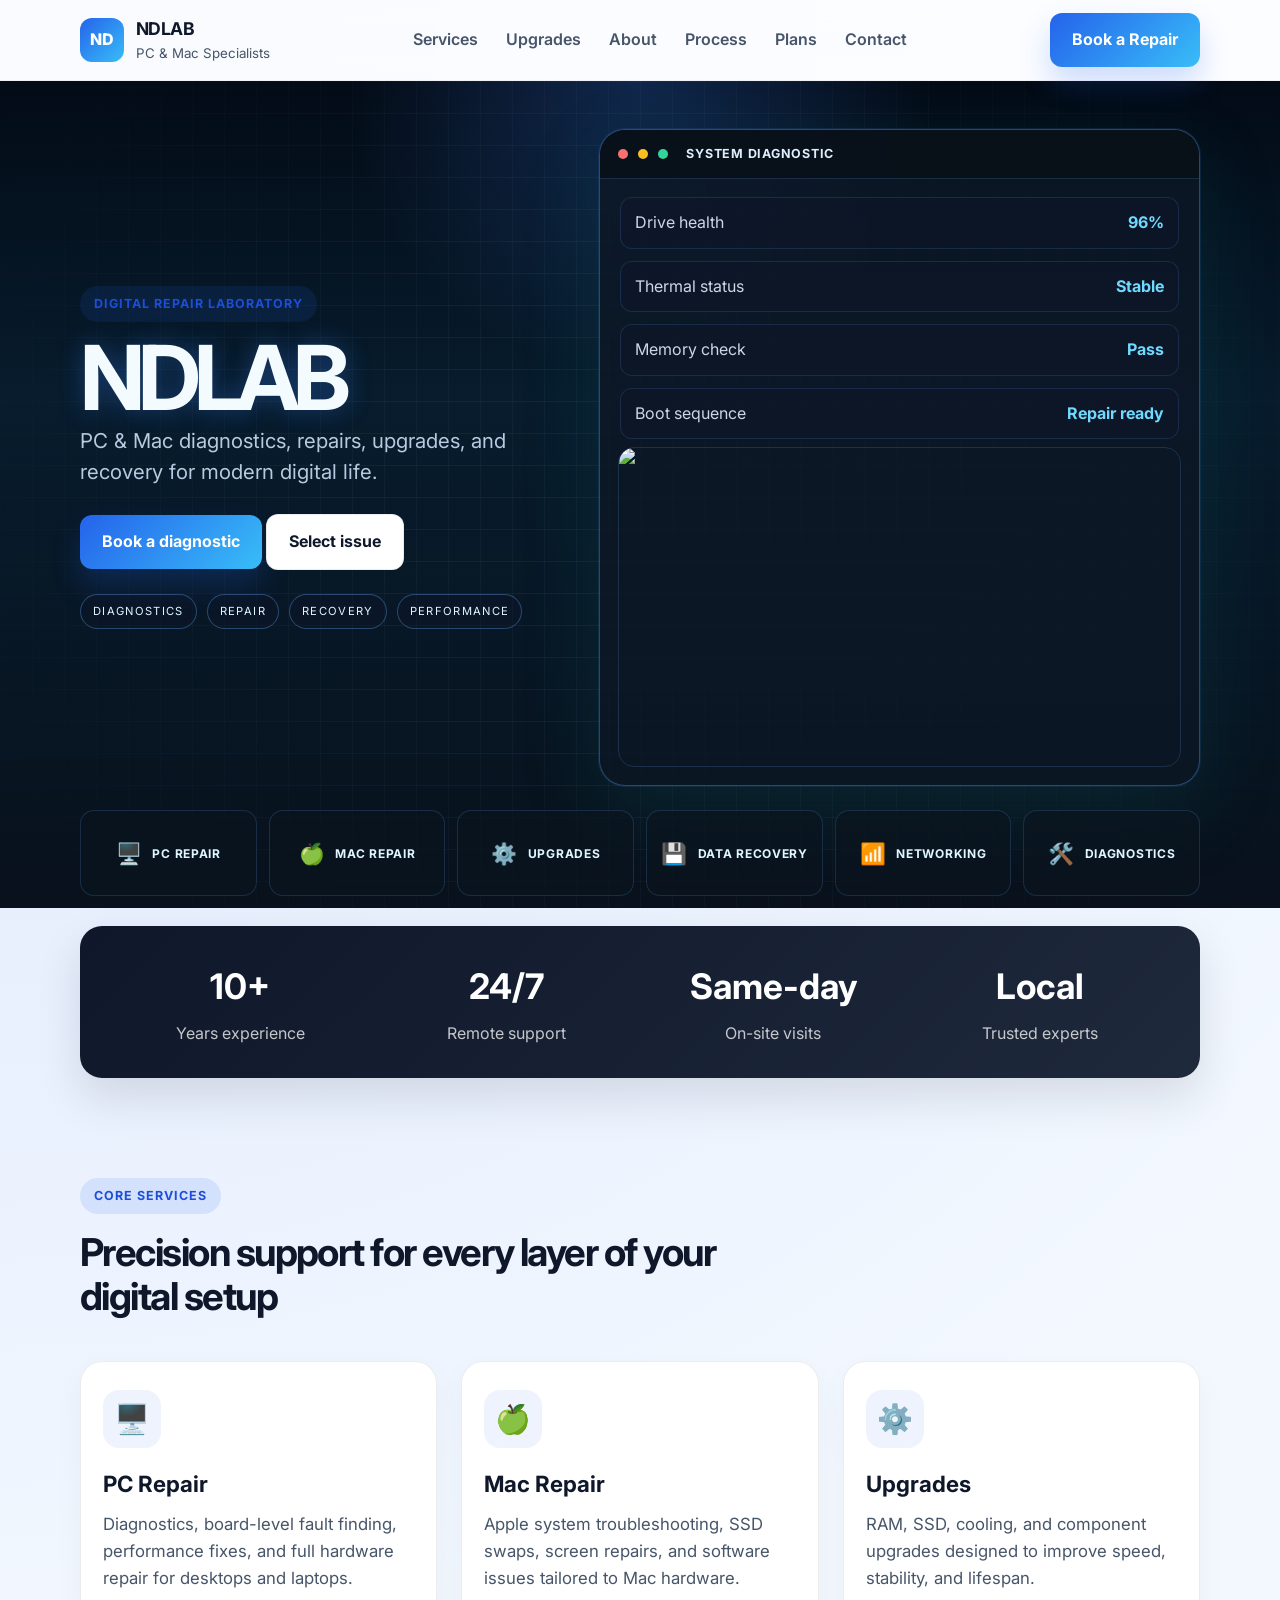
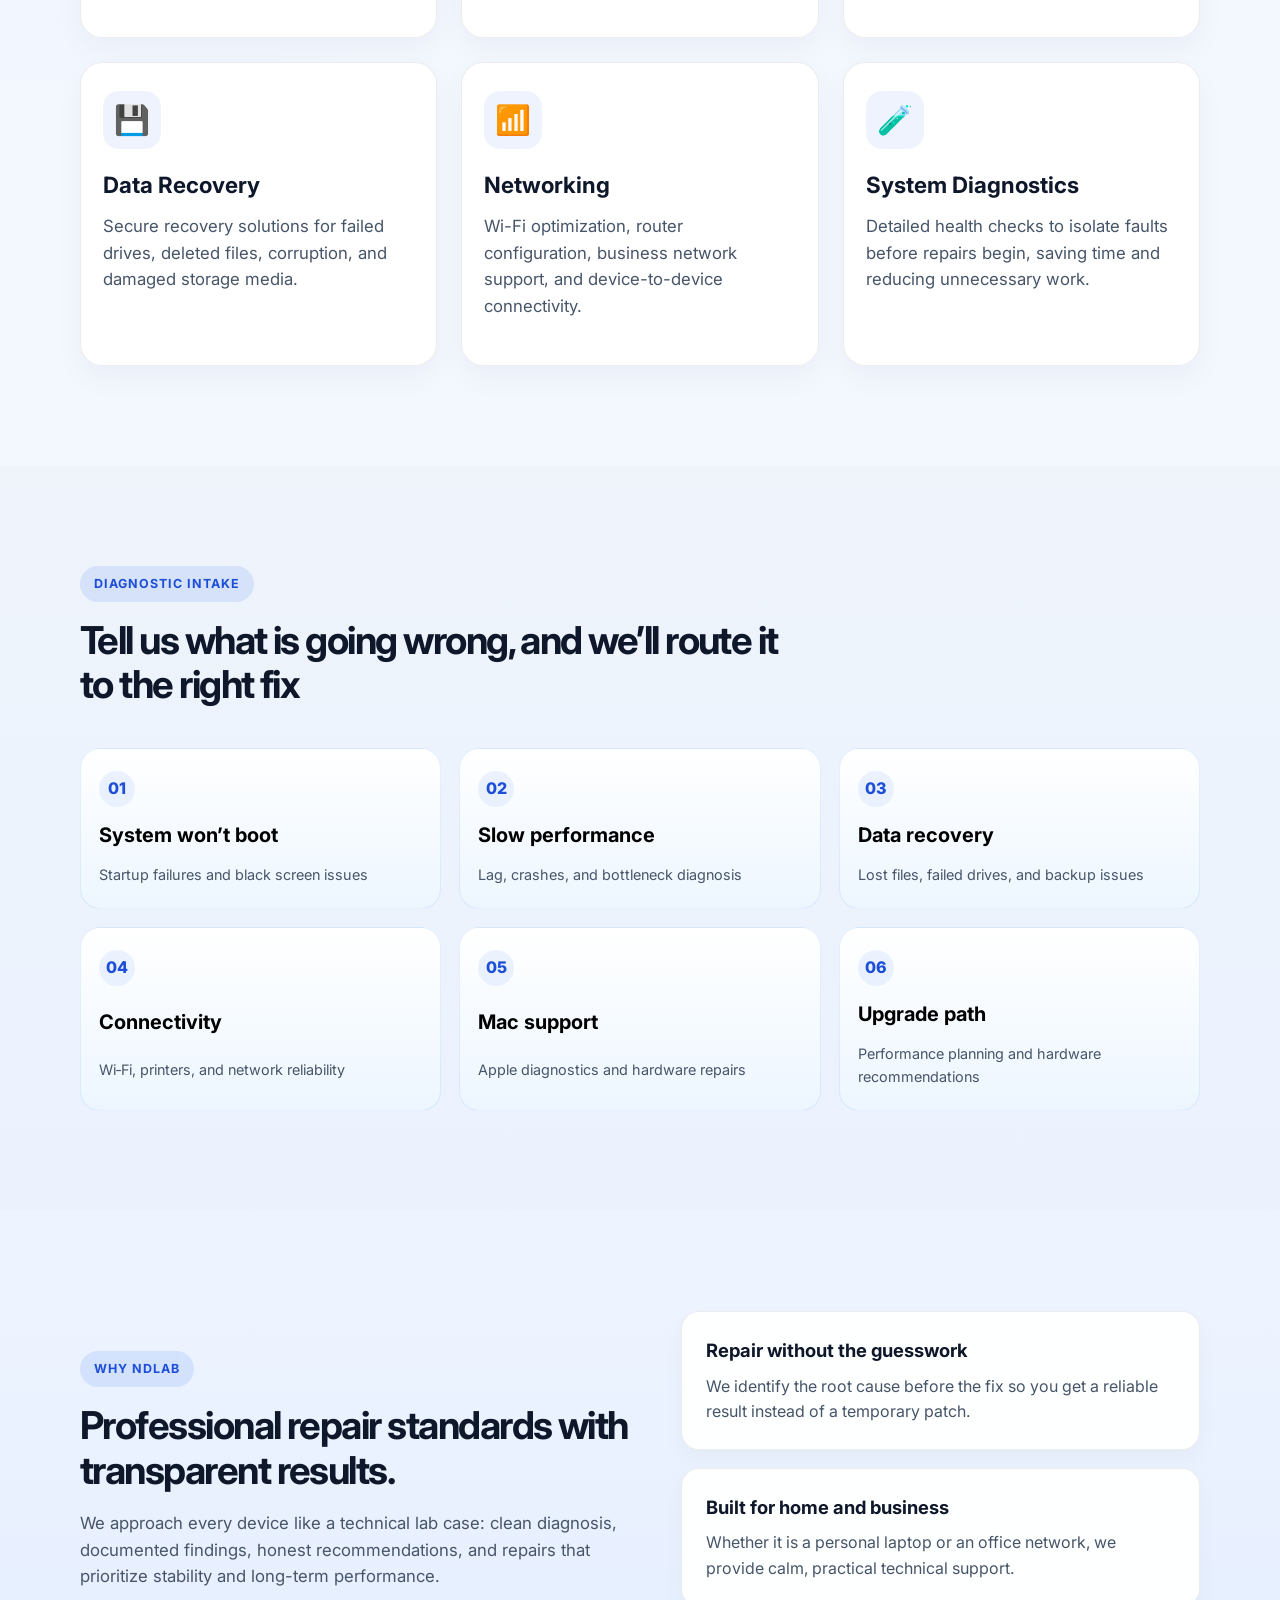
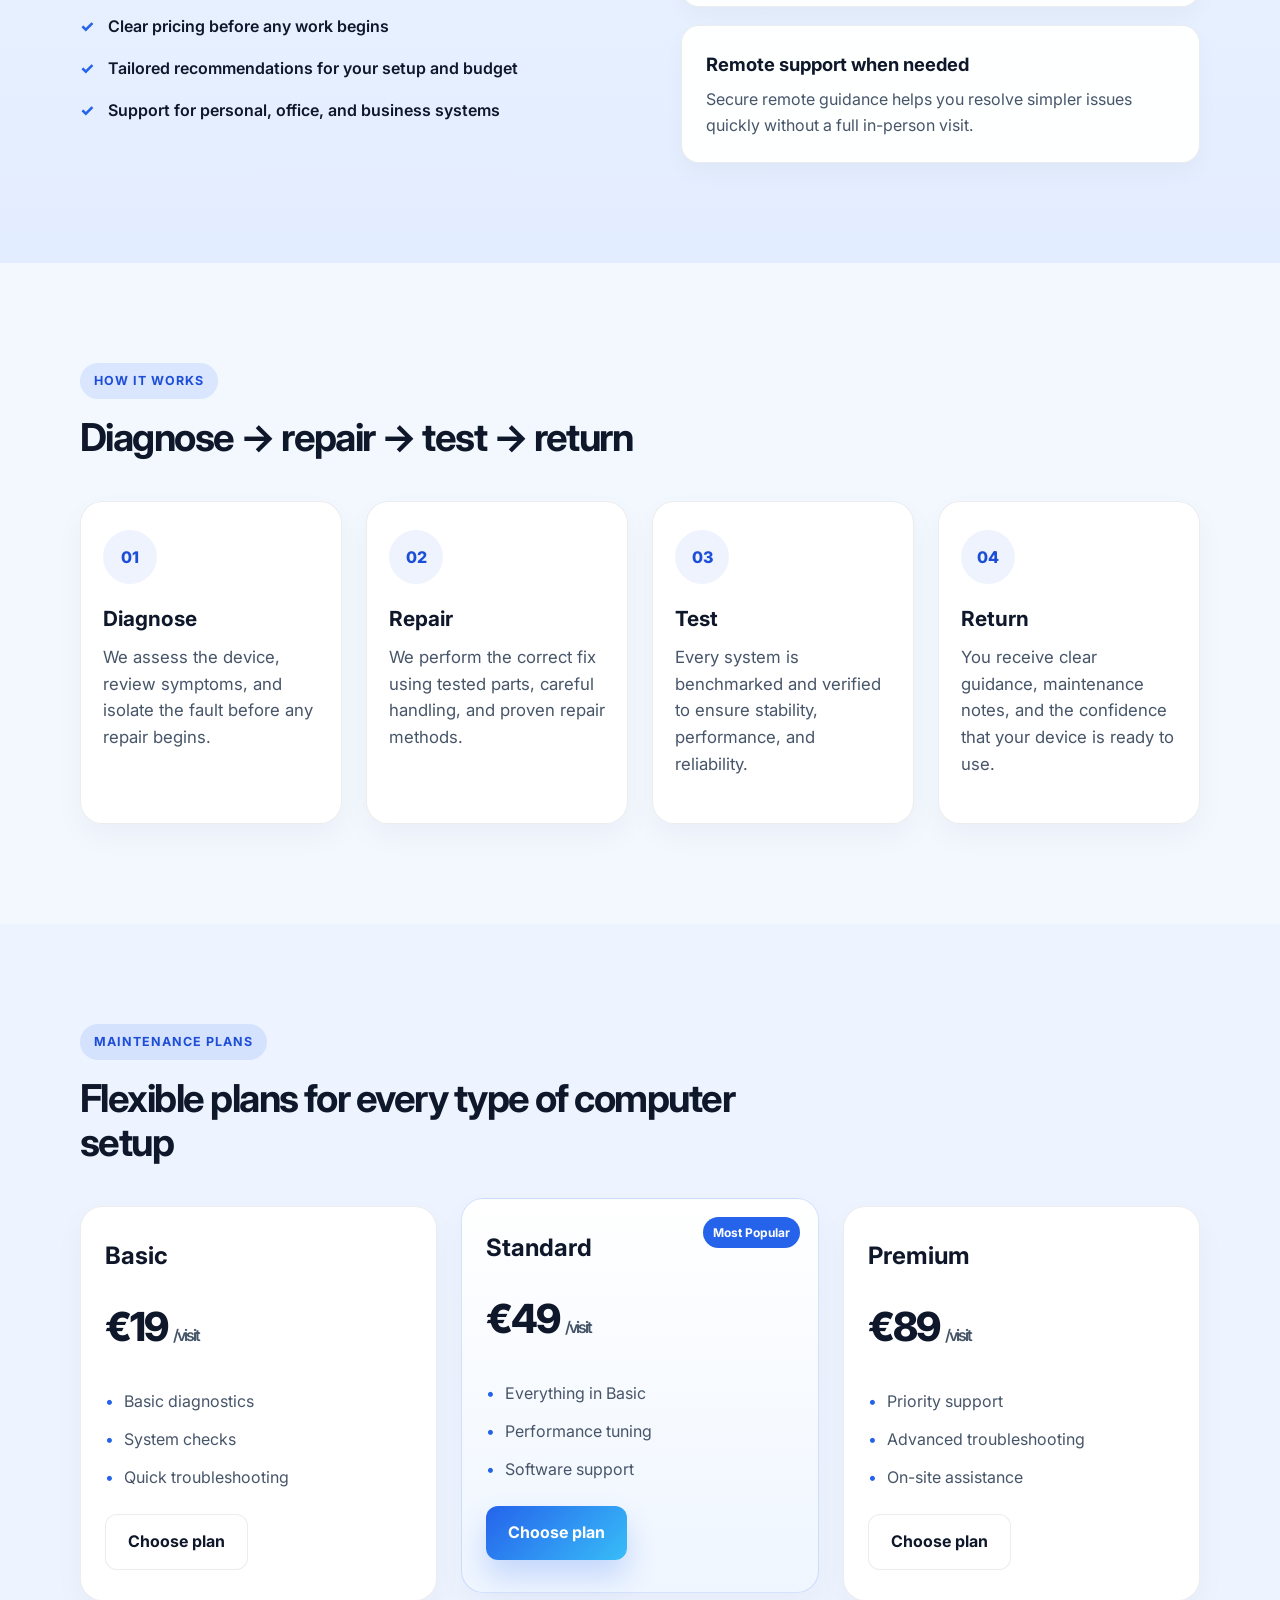
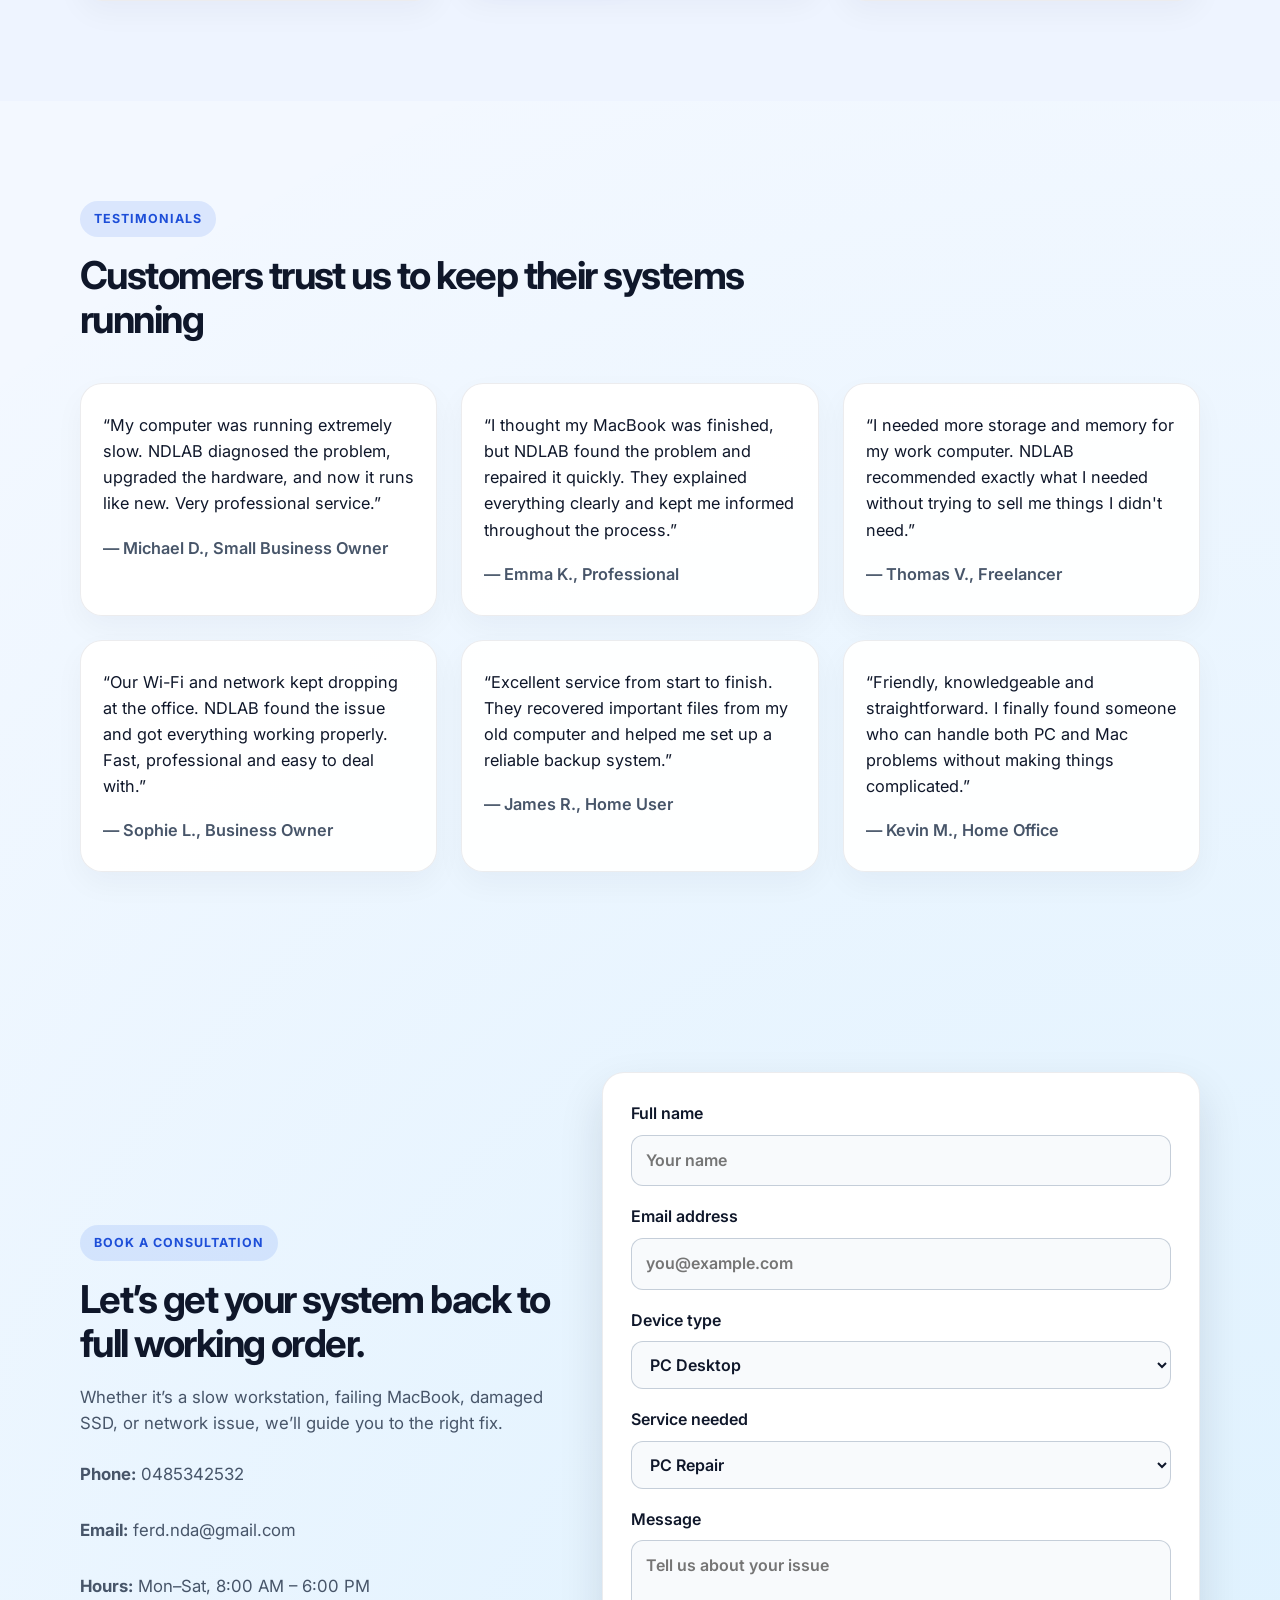
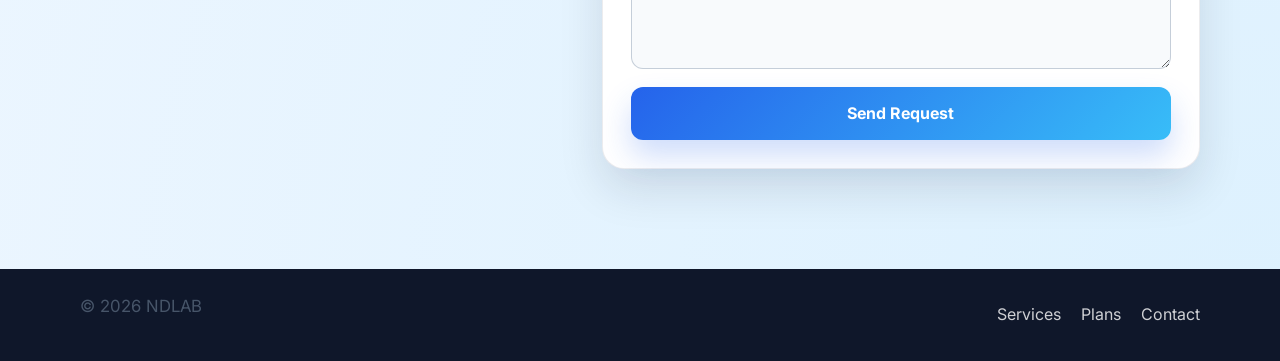
==== index.html @ 1971025f "Add files via upload" ====
<!DOCTYPE html>
<html lang="en">
  <head>
    <meta charset="UTF-8" />
    <meta name="viewport" content="width=device-width, initial-scale=1.0" />
    <meta
      name="description"
      content="NDLAB specializes in PC and Mac repair, upgrades, networking, and maintenance services for homes and businesses."
    />
    <title>NDLAB | PC & Mac Repair & Support</title>
    <link rel="preconnect" href="https://fonts.googleapis.com" />
    <link rel="preconnect" href="https://fonts.gstatic.com" crossorigin />
    <link
      href="https://fonts.googleapis.com/css2?family=Inter:wght@400;500;600;700;800&display=swap"
      rel="stylesheet"
    />
    <link rel="stylesheet" href="styles.css" />
  </head>
  <body>
    <header class="site-header">
      <div class="container nav">
        <div class="brand">
          <span class="brand-mark">ND</span>
          <div>
            <strong>NDLAB</strong>
            <small>PC & Mac Specialists</small>
          </div>
        </div>

        <nav class="main-nav" aria-label="Main navigation">
          <a href="services.html">Services</a>
          <a href="parts.html">Upgrades</a>
          <a href="#about">About</a>
          <a href="#process">Process</a>
          <a href="#pricing">Plans</a>
          <a href="#contact">Contact</a>
        </nav>

        <a class="btn btn-primary nav-cta" href="#contact">Book a Repair</a>
        <button class="menu-toggle" aria-label="Toggle menu">☰</button>
      </div>
    </header>

    <main>
      <section class="hero-lab">
        <div class="container lab-hero-grid">
          <div class="lab-copy">
            <span class="eyebrow">Digital repair laboratory</span>
            <h1>NDLAB</h1>
            <p class="hero-subtitle">PC &amp; Mac diagnostics, repairs, upgrades, and recovery for modern digital life.</p>
            <div class="hero-actions">
              <a class="btn btn-primary" href="#contact">Book a diagnostic</a>
              <a class="btn btn-secondary" href="#diagnostic">Select issue</a>
            </div>
            <ul class="hero-pills">
              <li>Diagnostics</li>
              <li>Repair</li>
              <li>Recovery</li>
              <li>Performance</li>
            </ul>
          </div>

          <div class="lab-console">
            <div class="console-header">
              <span class="dot red"></span>
              <span class="dot amber"></span>
              <span class="dot green"></span>
              <strong>System Diagnostic</strong>
            </div>

            <div class="console-body">
              <div class="console-row">
                <span>Drive health</span>
                <strong>96%</strong>
              </div>
              <div class="console-row">
                <span>Thermal status</span>
                <strong>Stable</strong>
              </div>
              <div class="console-row">
                <span>Memory check</span>
                <strong>Pass</strong>
              </div>
              <div class="console-row">
                <span>Boot sequence</span>
                <strong>Repair ready</strong>
              </div>
            </div>

            <div class="console-visual">
              <img src="photo-1721332155637-8b339526cf4c.avif" alt="Technician working on computer hardware" />
            </div>
          </div>
        </div>

        <div class="container lab-strip">
          <div><span>🖥️</span> PC Repair</div>
          <div><span>🍏</span> Mac Repair</div>
          <div><span>⚙️</span> Upgrades</div>
          <div><span>💾</span> Data Recovery</div>
          <div><span>📶</span> Networking</div>
          <div><span>🛠️</span> Diagnostics</div>
        </div>
      </section>

      <section class="stats-bar">
        <div class="container stats-grid">
          <div>
            <strong>10+</strong>
            <span>Years experience</span>
          </div>
          <div>
            <strong>24/7</strong>
            <span>Remote support</span>
          </div>
          <div>
            <strong>Same-day</strong>
            <span>On-site visits</span>
          </div>
          <div>
            <strong>Local</strong>
            <span>Trusted experts</span>
          </div>
        </div>
      </section>

      <section id="services" class="section services-lab">
        <div class="container">
          <div class="section-heading">
            <span class="eyebrow">Core services</span>
            <h2>Precision support for every layer of your digital setup</h2>
          </div>

          <div class="card-grid">
            <article class="info-card premium-card">
              <div class="icon">🖥️</div>
              <h3>PC Repair</h3>
              <p>Diagnostics, board-level fault finding, performance fixes, and full hardware repair for desktops and laptops.</p>
            </article>
            <article class="info-card premium-card">
              <div class="icon">🍏</div>
              <h3>Mac Repair</h3>
              <p>Apple system troubleshooting, SSD swaps, screen repairs, and software issues tailored to Mac hardware.</p>
            </article>
            <article class="info-card premium-card">
              <div class="icon">⚙️</div>
              <h3>Upgrades</h3>
              <p>RAM, SSD, cooling, and component upgrades designed to improve speed, stability, and lifespan.</p>
            </article>
            <article class="info-card premium-card">
              <div class="icon">💾</div>
              <h3>Data Recovery</h3>
              <p>Secure recovery solutions for failed drives, deleted files, corruption, and damaged storage media.</p>
            </article>
            <article class="info-card premium-card">
              <div class="icon">📶</div>
              <h3>Networking</h3>
              <p>Wi-Fi optimization, router configuration, business network support, and device-to-device connectivity.</p>
            </article>
            <article class="info-card premium-card">
              <div class="icon">🧪</div>
              <h3>System Diagnostics</h3>
              <p>Detailed health checks to isolate faults before repairs begin, saving time and reducing unnecessary work.</p>
            </article>
          </div>
        </div>
      </section>

      <section id="diagnostic" class="section diagnostic-section">
        <div class="container">
          <div class="section-heading">
            <span class="eyebrow">Diagnostic intake</span>
            <h2>Tell us what is going wrong, and we’ll route it to the right fix</h2>
          </div>

          <div class="intake-grid">
            <button class="intake-card" type="button">
              <span>01</span>
              <strong>System won’t boot</strong>
              <small>Startup failures and black screen issues</small>
            </button>
            <button class="intake-card" type="button">
              <span>02</span>
              <strong>Slow performance</strong>
              <small>Lag, crashes, and bottleneck diagnosis</small>
            </button>
            <button class="intake-card" type="button">
              <span>03</span>
              <strong>Data recovery</strong>
              <small>Lost files, failed drives, and backup issues</small>
            </button>
            <button class="intake-card" type="button">
              <span>04</span>
              <strong>Connectivity</strong>
              <small>Wi‑Fi, printers, and network reliability</small>
            </button>
            <button class="intake-card" type="button">
              <span>05</span>
              <strong>Mac support</strong>
              <small>Apple diagnostics and hardware repairs</small>
            </button>
            <button class="intake-card" type="button">
              <span>06</span>
              <strong>Upgrade path</strong>
              <small>Performance planning and hardware recommendations</small>
            </button>
          </div>
        </div>
      </section>

      <section id="about" class="section alt-section trust-section">
        <div class="container split-layout">
          <div class="panel">
            <span class="eyebrow">Why NDLAB</span>
            <h2>Professional repair standards with transparent results.</h2>
            <p>
              We approach every device like a technical lab case: clean diagnosis, documented findings,
              honest recommendations, and repairs that prioritize stability and long-term performance.
            </p>
            <ul class="check-list">
              <li>Clear pricing before any work begins</li>
              <li>Tailored recommendations for your setup and budget</li>
              <li>Support for personal, office, and business systems</li>
            </ul>
          </div>

          <div class="feature-box">
            <div class="feature-item trust-item">
              <strong>Repair without the guesswork</strong>
              <span>We identify the root cause before the fix so you get a reliable result instead of a temporary patch.</span>
            </div>
            <div class="feature-item trust-item">
              <strong>Built for home and business</strong>
              <span>Whether it is a personal laptop or an office network, we provide calm, practical technical support.</span>
            </div>
            <div class="feature-item trust-item">
              <strong>Remote support when needed</strong>
              <span>Secure remote guidance helps you resolve simpler issues quickly without a full in-person visit.</span>
            </div>
          </div>
        </div>
      </section>

      <section id="process" class="section process-section">
        <div class="container">
          <div class="section-heading">
            <span class="eyebrow">How it works</span>
            <h2>Diagnose → repair → test → return</h2>
          </div>

          <div class="steps-grid">
            <div class="step-item process-step">
              <span>01</span>
              <h3>Diagnose</h3>
              <p>We assess the device, review symptoms, and isolate the fault before any repair begins.</p>
            </div>
            <div class="step-item process-step">
              <span>02</span>
              <h3>Repair</h3>
              <p>We perform the correct fix using tested parts, careful handling, and proven repair methods.</p>
            </div>
            <div class="step-item process-step">
              <span>03</span>
              <h3>Test</h3>
              <p>Every system is benchmarked and verified to ensure stability, performance, and reliability.</p>
            </div>
            <div class="step-item process-step">
              <span>04</span>
              <h3>Return</h3>
              <p>You receive clear guidance, maintenance notes, and the confidence that your device is ready to use.</p>
            </div>
          </div>
        </div>
      </section>

      <section id="pricing" class="section alt-section">
        <div class="container">
          <div class="section-heading">
            <span class="eyebrow">Maintenance plans</span>
            <h2>Flexible plans for every type of computer setup</h2>
          </div>

          <div class="pricing-grid">
            <article class="price-card">
              <h3>Basic</h3>
              <div class="price">€19<span>/visit</span></div>
              <ul>
                <li>Basic diagnostics</li>
                <li>System checks</li>
                <li>Quick troubleshooting</li>
              </ul>
              <a href="#contact" class="btn btn-secondary">Choose plan</a>
            </article>

            <article class="price-card featured">
              <div class="popular">Most Popular</div>
              <h3>Standard</h3>
              <div class="price">€49<span>/visit</span></div>
              <ul>
                <li>Everything in Basic</li>
                <li>Performance tuning</li>
                <li>Software support</li>
              </ul>
              <a href="#contact" class="btn btn-primary">Choose plan</a>
            </article>

            <article class="price-card">
              <h3>Premium</h3>
              <div class="price">€89<span>/visit</span></div>
              <ul>
                <li>Priority support</li>
                <li>Advanced troubleshooting</li>
                <li>On-site assistance</li>
              </ul>
              <a href="#contact" class="btn btn-secondary">Choose plan</a>
            </article>
          </div>
        </div>
      </section>

      <section class="section testimonial-section">
        <div class="container">
          <div class="section-heading">
            <span class="eyebrow">Testimonials</span>
            <h2>Customers trust us to keep their systems running</h2>
          </div>

          <div class="testimonial-grid">
            <blockquote>
              “My computer was running extremely slow. NDLAB diagnosed the problem, upgraded the hardware, and now it runs like new. Very professional service.”
              <footer>— Michael D., Small Business Owner</footer>
            </blockquote>
            <blockquote>
              “I thought my MacBook was finished, but NDLAB found the problem and repaired it quickly. They explained everything clearly and kept me informed throughout the process.”
              <footer>— Emma K., Professional</footer>
            </blockquote>
            <blockquote>
              “I needed more storage and memory for my work computer. NDLAB recommended exactly what I needed without trying to sell me things I didn't need.”
              <footer>— Thomas V., Freelancer</footer>
            </blockquote>
            <blockquote>
              “Our Wi-Fi and network kept dropping at the office. NDLAB found the issue and got everything working properly. Fast, professional and easy to deal with.”
              <footer>— Sophie L., Business Owner</footer>
            </blockquote>
            <blockquote>
              “Excellent service from start to finish. They recovered important files from my old computer and helped me set up a reliable backup system.”
              <footer>— James R., Home User</footer>
            </blockquote>
            <blockquote>
              “Friendly, knowledgeable and straightforward. I finally found someone who can handle both PC and Mac problems without making things complicated.”
              <footer>— Kevin M., Home Office</footer>
            </blockquote>
          </div>
        </div>
      </section>

      <section id="contact" class="section cta-section">
        <div class="container contact-grid">
          <div class="contact-copy">
            <span class="eyebrow">Book a consultation</span>
            <h2>Let’s get your system back to full working order.</h2>
            <p>Whether it’s a slow workstation, failing MacBook, damaged SSD, or network issue, we’ll guide you to the right fix.</p>
            <div class="contact-points">
              <p><strong>Phone:</strong> 0485342532</p>
              <p><strong>Email:</strong> ferd.nda@gmail.com</p>
              <p><strong>Hours:</strong> Mon–Sat, 8:00 AM – 6:00 PM</p>
            </div>
          </div>

          <form class="contact-form" id="contactForm">
            <label>
              Full name
              <input type="text" name="name" placeholder="Your name" required />
            </label>
            <label>
              Email address
              <input type="email" name="email" placeholder="you@example.com" required />
            </label>
            <label>
              Device type
              <select name="device">
                <option>PC Desktop</option>
                <option>Laptop</option>
                <option>MacBook / Mac</option>
                <option>Networking / Wi‑Fi</option>
                <option>Other</option>
              </select>
            </label>
            <label>
              Service needed
              <select name="service">
                <option>PC Repair</option>
                <option>Mac Repair</option>
                <option>Upgrades</option>
                <option>Data Recovery</option>
                <option>Diagnostics</option>
                <option>Maintenance Plan</option>
              </select>
            </label>
            <label>
              Message
              <textarea name="message" rows="4" placeholder="Tell us about your issue"></textarea>
            </label>
            <button class="btn btn-primary" type="submit">Send Request</button>
          </form>
        </div>
      </section>
    </main>

    <footer class="site-footer">
      <div class="container footer-row">
        <p>© <span id="year"></span> NDLAB</p>
        <div class="footer-links">
          <a href="services.html">Services</a>
          <a href="#pricing">Plans</a>
          <a href="#contact">Contact</a>
        </div>
      </div>
    </footer>

    <script src="script.js"></script>
  </body>
</html>
---- styles.css ----
:root {
  --bg: #f3f8ff;
  --bg-soft: #eaf3ff;
  --bg-card: rgba(255, 255, 255, 0.9);
  --bg-strong: #0f172a;
  --card: rgba(255, 255, 255, 0.95);
  --card-2: #edf3ff;
  --primary: #2563eb;
  --primary-dark: #1d4ed8;
  --accent: #38bdf8;
  --text: #0f172a;
  --muted: #475569;
  --border: rgba(15, 23, 42, 0.08);
  --shadow: 0 20px 45px rgba(15, 23, 42, 0.12);
  --glow: 0 0 0 1px rgba(37, 99, 235, 0.08), 0 24px 40px rgba(37, 99, 235, 0.12);
}

* {
  box-sizing: border-box;
}

html {
  scroll-behavior: smooth;
}

body {
  margin: 0;
  font-family: "Inter", sans-serif;
  background:
    radial-gradient(circle at top left, rgba(37, 99, 235, 0.12), transparent 25%),
    radial-gradient(circle at bottom right, rgba(56, 189, 248, 0.12), transparent 30%),
    var(--bg);
  color: var(--text);
  line-height: 1.6;
}

a {
  text-decoration: none;
  color: inherit;
}

img {
  max-width: 100%;
  display: block;
}

button,
input,
select,
textarea {
  font: inherit;
}

.container {
  width: min(1120px, calc(100% - 32px));
  margin: 0 auto;
}

.section {
  padding: 100px 0;
}

.alt-section {
  background: #eef4ff;
}

.eyebrow {
  display: inline-block;
  margin-bottom: 16px;
  border-radius: 999px;
  padding: 8px 14px;
  background: rgba(37, 99, 235, 0.12);
  color: var(--primary-dark);
  font-size: 0.78rem;
  font-weight: 700;
  letter-spacing: 0.08em;
  text-transform: uppercase;
}

h1,
h2,
h3,
p {
  margin-top: 0;
}

h1 {
  font-size: clamp(2.5rem, 5vw, 4.4rem);
  line-height: 1.1;
  letter-spacing: -0.05em;
  margin-bottom: 20px;
}

h2 {
  font-size: clamp(2rem, 3vw, 3rem);
  line-height: 1.15;
  letter-spacing: -0.04em;
  margin-bottom: 18px;
}

p {
  color: var(--muted);
  font-size: 1.05rem;
}

.btn {
  display: inline-flex;
  align-items: center;
  justify-content: center;
  border: none;
  border-radius: 12px;
  padding: 14px 22px;
  font-weight: 700;
  transition: transform 0.2s ease, box-shadow 0.2s ease;
  cursor: pointer;
}

.btn:hover {
  transform: translateY(-1px);
}

.btn-primary {
  background: linear-gradient(135deg, var(--primary), var(--accent));
  color: #fff;
  box-shadow: 0 16px 30px rgba(37, 99, 235, 0.22);
}

.btn-secondary {
  background: #fff;
  color: var(--text);
  border: 1px solid var(--border);
}

.site-header {
  position: sticky;
  top: 0;
  z-index: 100;
  background: rgba(255, 255, 255, 0.82);
  backdrop-filter: blur(14px);
  border-bottom: 1px solid rgba(15, 23, 42, 0.04);
}

.nav {
  display: flex;
  align-items: center;
  justify-content: space-between;
  min-height: 80px;
  gap: 24px;
}

.brand {
  display: inline-flex;
  align-items: center;
  gap: 12px;
}

.brand-mark {
  display: grid;
  place-items: center;
  width: 44px;
  height: 44px;
  border-radius: 12px;
  background: linear-gradient(135deg, var(--primary), var(--accent));
  color: #fff;
  font-weight: 800;
}

.brand strong,
.brand small {
  display: block;
}

.brand strong {
  font-size: 1.1rem;
  letter-spacing: -0.03em;
}

.brand small {
  color: var(--muted);
}

.main-nav {
  display: flex;
  align-items: center;
  gap: 28px;
  color: var(--muted);
  font-weight: 600;
}

.main-nav a:hover {
  color: var(--text);
}

.nav-cta {
  white-space: nowrap;
}

.menu-toggle {
  display: none;
  background: transparent;
  border: 1px solid var(--border);
  width: 44px;
  height: 44px;
  border-radius: 10px;
  font-size: 1.4rem;
}

.hero-lab {
  position: relative;
  overflow: hidden;
  padding: 48px 0 12px;
  background:
    radial-gradient(circle at top, rgba(59, 130, 246, 0.24), transparent 28%),
    linear-gradient(180deg, #030b16 0%, #071c2d 38%, #08111c 100%);
}

.hero-lab::before {
  content: "";
  position: absolute;
  inset: 0;
  background-image: linear-gradient(rgba(148, 163, 184, 0.08) 1px, transparent 1px), linear-gradient(90deg, rgba(148, 163, 184, 0.06) 1px, transparent 1px);
  background-size: 32px 32px;
  mask-image: radial-gradient(circle at center, black 35%, transparent 100%);
  pointer-events: none;
}

.lab-hero-grid {
  position: relative;
  z-index: 1;
  display: grid;
  grid-template-columns: 0.9fr 1.1fr;
  gap: 28px;
  align-items: center;
}

.lab-copy {
  padding: 18px 0;
}

.lab-copy h1 {
  margin-bottom: 8px;
  font-size: clamp(3.8rem, 7vw, 7rem);
  letter-spacing: -0.08em;
  line-height: 0.9;
  color: #f4fbff;
  text-transform: uppercase;
  text-shadow: 0 0 24px rgba(59, 130, 246, 0.35);
}

.hero-subtitle {
  max-width: 620px;
  color: rgba(214, 233, 255, 0.85);
  font-size: clamp(1rem, 1.6vw, 1.45rem);
  line-height: 1.5;
}

.hero-actions {
  margin: 26px 0 24px;
}

.hero-pills {
  list-style: none;
  margin: 0;
  padding: 0;
  display: flex;
  flex-wrap: wrap;
  gap: 10px;
}

.hero-pills li {
  border: 1px solid rgba(96, 165, 250, 0.35);
  background: rgba(15, 23, 42, 0.42);
  color: #dff5ff;
  border-radius: 999px;
  padding: 8px 12px;
  font-size: 0.7rem;
  letter-spacing: 0.12em;
  text-transform: uppercase;
}

.lab-console {
  position: relative;
  border: 1px solid rgba(96, 165, 250, 0.35);
  border-radius: 26px;
  background: rgba(13, 24, 37, 0.82);
  box-shadow: 0 28px 80px rgba(15, 118, 110, 0.18), 0 0 0 1px rgba(59, 130, 246, 0.14);
  overflow: hidden;
}

.console-header {
  display: flex;
  align-items: center;
  gap: 10px;
  padding: 14px 18px;
  border-bottom: 1px solid rgba(96, 165, 250, 0.2);
  background: rgba(8, 16, 24, 0.9);
  color: #dfeefe;
}

.dot {
  display: inline-block;
  width: 10px;
  height: 10px;
  border-radius: 50%;
}

.dot.red { background: #f87171; }
.dot.amber { background: #fbbf24; }
.dot.green { background: #34d399; }

.console-header strong {
  margin-left: 8px;
  letter-spacing: 0.06em;
  text-transform: uppercase;
  font-size: 0.78rem;
}

.console-body {
  padding: 18px 20px 8px;
  display: grid;
  gap: 12px;
}

.console-row {
  display: flex;
  align-items: center;
  justify-content: space-between;
  gap: 18px;
  border: 1px solid rgba(96, 165, 250, 0.15);
  border-radius: 12px;
  background: rgba(15, 23, 42, 0.56);
  padding: 12px 14px;
  color: rgba(224, 236, 252, 0.9);
}

.console-row strong {
  color: #70d9ff;
  font-weight: 700;
}

.console-visual {
  padding: 0 18px 18px;
}

.console-visual img {
  width: 100%;
  height: 320px;
  object-fit: cover;
  border-radius: 16px;
  border: 1px solid rgba(96, 165, 250, 0.18);
}

.lab-strip {
  position: relative;
  z-index: 1;
  margin-top: 24px;
  display: grid;
  grid-template-columns: repeat(6, minmax(0, 1fr));
  gap: 12px;
}

.lab-strip div {
  display: flex;
  align-items: center;
  justify-content: center;
  gap: 10px;
  min-height: 86px;
  background: rgba(10, 20, 31, 0.7);
  border: 1px solid rgba(96, 165, 250, 0.18);
  border-radius: 14px;
  color: #dff6ff;
  font-weight: 700;
  letter-spacing: 0.06em;
  text-transform: uppercase;
  font-size: 0.75rem;
}

.lab-strip span {
  font-size: 1.3rem;
}

.services-lab {
  position: relative;
}

.premium-card {
  background: linear-gradient(180deg, rgba(255,255,255,0.98), rgba(240,247,255,0.9));
  border: 1px solid rgba(59, 130, 246, 0.12);
  box-shadow: 0 18px 30px rgba(15, 23, 42, 0.04);
}

.diagnostic-section {
  background: linear-gradient(180deg, rgba(15,23,42,0.02), rgba(37,99,235,0.04));
}

.intake-grid {
  display: grid;
  grid-template-columns: repeat(3, minmax(0, 1fr));
  gap: 18px;
}

.intake-card {
  border: 1px solid rgba(59, 130, 246, 0.12);
  background: linear-gradient(180deg, #ffffff, #edf6ff);
  border-radius: 20px;
  padding: 22px 18px;
  text-align: left;
  display: grid;
  gap: 12px;
  cursor: pointer;
  transition: transform 0.2s ease, box-shadow 0.2s ease;
}

.intake-card:hover {
  transform: translateY(-4px);
  box-shadow: 0 18px 30px rgba(15, 23, 42, 0.08);
}

.intake-card span {
  display: inline-flex;
  width: 36px;
  height: 36px;
  align-items: center;
  justify-content: center;
  border-radius: 50%;
  background: rgba(37, 99, 235, 0.08);
  color: var(--primary-dark);
  font-weight: 800;
}

.intake-card strong {
  font-size: 1.25rem;
}

.intake-card small {
  color: var(--muted);
  font-size: 0.9rem;
}

.trust-section {
  background: linear-gradient(180deg, rgba(238,244,255,0.9), rgba(222,234,255,0.8));
}

.trust-item {
  border-left: 4px solid var(--primary);
}

.process-step {
  background: linear-gradient(180deg, #ffffff, #f4f9ff);
}

@media (max-width: 900px) {
  .lab-hero-grid,
  .contact-grid,
  .split-layout,
  .card-grid,
  .steps-grid,
  .pricing-grid,
  .testimonial-grid,
  .intake-grid {
    grid-template-columns: 1fr 1fr;
  }

  .lab-hero-grid,
  .split-layout,
  .contact-grid {
    grid-template-columns: 1fr;
  }

  .lab-strip {
    grid-template-columns: repeat(3, minmax(0, 1fr));
  }

  .main-nav {
    position: absolute;
    top: 86px;
    left: 16px;
    right: 16px;
    display: none;
    flex-direction: column;
    align-items: flex-start;
    background: rgba(255, 255, 255, 0.96);
    border: 1px solid var(--border);
    border-radius: 16px;
    box-shadow: var(--shadow);
    padding: 20px;
  }

  .main-nav.open {
    display: flex;
  }

  .menu-toggle {
    display: inline-flex;
    align-items: center;
    justify-content: center;
  }

  .nav-cta {
    display: none;
  }
}

@media (max-width: 640px) {
  .section {
    padding: 78px 0;
  }

  .card-grid,
  .steps-grid,
  .pricing-grid,
  .testimonial-grid,
  .stats-grid,
  .intake-grid,
  .lab-strip {
    grid-template-columns: 1fr;
  }

  .hero-lab {
    padding-top: 28px;
  }

  .lab-copy h1 {
    font-size: 3.1rem;
  }

  .hero-subtitle {
    font-size: 1rem;
  }

  .console-visual img {
    height: 230px;
  }

  .site-header {
    position: sticky;
  }
}

.stats-bar {
  padding: 18px 0 0;
}

.stats-grid {
  background: linear-gradient(135deg, #0f172a, #1e293b);
  border-radius: 22px;
  display: grid;
  grid-template-columns: repeat(4, minmax(0, 1fr));
  gap: 18px;
  padding: 32px 36px;
  box-shadow: var(--shadow);
}

.stats-grid div {
  text-align: center;
  color: #fff;
}

.stats-grid strong {
  display: block;
  font-size: clamp(1.5rem, 3vw, 2.2rem);
  margin-bottom: 6px;
}

.stats-grid span {
  color: rgba(255, 255, 255, 0.75);
}

.section-heading {
  max-width: 700px;
  margin-bottom: 42px;
}

.card-grid,
.steps-grid,
.pricing-grid,
.testimonial-grid,
.service-list {
  display: grid;
  gap: 24px;
}

.card-grid {
  grid-template-columns: repeat(3, minmax(0, 1fr));
}

.info-card,
.step-item,
.price-card,
.testimonial-grid blockquote {
  background: var(--card);
  border: 1px solid var(--border);
  border-radius: 22px;
  padding: 28px 22px;
  box-shadow: 0 12px 30px rgba(15, 23, 42, 0.04);
}

.icon {
  display: inline-grid;
  place-items: center;
  width: 58px;
  height: 58px;
  border-radius: 16px;
  background: rgba(37, 99, 235, 0.08);
  font-size: 1.8rem;
  margin-bottom: 18px;
}

.info-card h3 {
  font-size: 1.4rem;
  margin-bottom: 10px;
}

.split-layout {
  display: grid;
  grid-template-columns: 1.05fr 0.95fr;
  gap: 28px;
  align-items: center;
}

.check-list {
  list-style: none;
  padding: 0;
  margin: 24px 0 0;
  display: grid;
  gap: 16px;
  color: var(--text);
  font-weight: 600;
}

.check-list li {
  position: relative;
  padding-left: 28px;
}

.check-list li::before {
  content: "✓";
  position: absolute;
  left: 0;
  color: var(--primary);
  font-weight: 800;
}

.feature-box {
  display: grid;
  gap: 18px;
}

.feature-item {
  background: var(--card);
  border: 1px solid var(--border);
  border-radius: 18px;
  padding: 24px;
  box-shadow: 0 10px 22px rgba(15, 23, 42, 0.03);
}

.feature-item strong {
  display: block;
  font-size: 1.15rem;
  margin-bottom: 8px;
}

.feature-item span {
  color: var(--muted);
}

.steps-grid {
  grid-template-columns: repeat(4, minmax(0, 1fr));
}

.step-item span {
  display: inline-flex;
  align-items: center;
  justify-content: center;
  width: 54px;
  height: 54px;
  border-radius: 50%;
  background: rgba(37, 99, 235, 0.08);
  font-weight: 800;
  color: var(--primary-dark);
  margin-bottom: 18px;
}

.step-item h3 {
  font-size: 1.3rem;
  margin-bottom: 8px;
}

.pricing-grid {
  grid-template-columns: repeat(3, minmax(0, 1fr));
}

.price-card {
  position: relative;
  padding: 30px 24px;
}

.price-card.featured {
  background: linear-gradient(180deg, #ffffff, #eff6ff);
  border-color: rgba(37, 99, 235, 0.18);
  transform: translateY(-8px);
}

.popular {
  position: absolute;
  top: 18px;
  right: 18px;
  background: var(--primary);
  color: #fff;
  border-radius: 999px;
  padding: 6px 10px;
  font-size: 0.75rem;
  font-weight: 700;
}

.price-card h3 {
  margin-bottom: 20px;
  font-size: 1.5rem;
}

.price {
  display: flex;
  align-items: baseline;
  gap: 6px;
  font-size: 2.5rem;
  font-weight: 800;
  letter-spacing: -0.05em;
  margin-bottom: 30px;
}

.price span {
  font-size: 1rem;
  color: var(--muted);
  font-weight: 600;
}

.price-card ul {
  list-style: none;
  padding: 0;
  margin: 0 0 24px;
  display: grid;
  gap: 12px;
  color: var(--muted);
}

.price-card li::before {
  content: "•";
  color: var(--primary);
  margin-right: 10px;
}

.testimonial-grid {
  grid-template-columns: repeat(3, minmax(0, 1fr));
}

.service-list {
  grid-template-columns: repeat(2, minmax(0, 1fr));
}

.parts-grid {
  display: grid;
  grid-template-columns: repeat(3, minmax(0, 1fr));
  gap: 24px;
}

.service-page-card,
.part-card {
  display: grid;
  gap: 18px;
  align-items: start;
  background: var(--card);
  border: 1px solid var(--border);
  border-radius: 22px;
  padding: 28px 24px;
  box-shadow: 0 12px 30px rgba(15, 23, 42, 0.04);
}

.service-page-card {
  grid-template-columns: 74px 1fr;
}

.part-card {
  min-height: 100%;
  transition: transform 0.2s ease, box-shadow 0.2s ease;
}

.part-card:hover {
  transform: translateY(-4px);
  box-shadow: 0 18px 36px rgba(15, 23, 42, 0.06);
}

.featured-part {
  background: linear-gradient(180deg, #ffffff, #edf6ff);
  border-color: rgba(37, 99, 235, 0.18);
}

.service-icon,
.part-icon {
  display: grid;
  place-items: center;
  width: 58px;
  height: 58px;
  border-radius: 16px;
  background: rgba(37, 99, 235, 0.08);
  font-size: 1.8rem;
}

.service-page-card h2,
.part-card h3 {
  font-size: 1.5rem;
  margin-bottom: 10px;
}

.premium-heading {
  max-width: 760px;
}

.premium-split {
  align-items: start;
}

.premium-feature-item {
  border-left: 4px solid var(--primary);
  background: rgba(255, 255, 255, 0.9);
}

.premium-step {
  background: linear-gradient(180deg, #ffffff, #f8fbff);
}

.premium-cta-wrap {
  padding-top: 0;
}

.premium-cta {
  background: linear-gradient(135deg, rgba(37, 99, 235, 0.08), rgba(56, 189, 248, 0.08));
  border: 1px solid rgba(37, 99, 235, 0.12);
  border-radius: 24px;
  padding: 30px 28px;
}

.page-hero {
  padding: 100px 0 60px;
}

.page-hero-inner {
  max-width: 760px;
}

.page-hero h1 {
  margin-bottom: 16px;
}

.service-cta {
  display: flex;
  align-items: center;
  justify-content: space-between;
  gap: 20px;
}

blockquote {
  margin: 0;
  color: var(--text);
  font-size: 1.02rem;
}

blockquote footer {
  margin-top: 18px;
  color: var(--muted);
  font-weight: 600;
}

.contact-grid {
  display: grid;
  grid-template-columns: 0.9fr 1.1fr;
  gap: 32px;
  align-items: center;
}

.contact-points {
  margin-top: 24px;
  display: grid;
  gap: 12px;
}

.contact-form {
  background: #fff;
  border: 1px solid var(--border);
  border-radius: 22px;
  box-shadow: var(--shadow);
  padding: 28px;
  display: grid;
  gap: 18px;
}

.contact-form label {
  display: grid;
  gap: 8px;
  color: var(--text);
  font-weight: 600;
}

.contact-form input,
.contact-form select,
.contact-form textarea {
  width: 100%;
  border: 1px solid rgba(148, 163, 184, 0.5);
  border-radius: 12px;
  background: #f8fafc;
  padding: 12px 14px;
  color: var(--text);
}

.contact-form textarea {
  resize: vertical;
}

.site-footer {
  background: var(--bg-strong);
  color: rgba(255, 255, 255, 0.8);
  padding: 24px 0;
}

.footer-row {
  display: flex;
  align-items: center;
  justify-content: space-between;
  gap: 18px;
}

.footer-links {
  display: flex;
  gap: 20px;
}

@media (max-width: 900px) {
  .hero-grid,
  .split-layout,
  .contact-grid,
  .card-grid,
  .steps-grid,
  .pricing-grid,
  .testimonial-grid {
    grid-template-columns: 1fr 1fr;
  }

  .hero-grid,
  .split-layout,
  .contact-grid {
    grid-template-columns: 1fr;
  }

  .main-nav {
    position: absolute;
    top: 86px;
    left: 16px;
    right: 16px;
    display: none;
    flex-direction: column;
    align-items: flex-start;
    background: rgba(255, 255, 255, 0.96);
    border: 1px solid var(--border);
    border-radius: 16px;
    box-shadow: var(--shadow);
    padding: 20px;
  }

  .main-nav.open {
    display: flex;
  }

  .menu-toggle {
    display: inline-flex;
    align-items: center;
    justify-content: center;
  }

  .nav-cta {
    display: none;
  }
}

@media (max-width: 640px) {
  .section {
    padding: 78px 0;
  }

  .card-grid,
  .steps-grid,
  .pricing-grid,
  .testimonial-grid,
  .stats-grid {
    grid-template-columns: 1fr;
  }

  .hero {
    padding-top: 56px;
  }

  .hero-trust {
    flex-direction: column;
    align-items: flex-start;
  }

  .brand strong {
    font-size: 1rem;
  }

  .footer-row {
    flex-direction: column;
    text-align: center;
  }
}
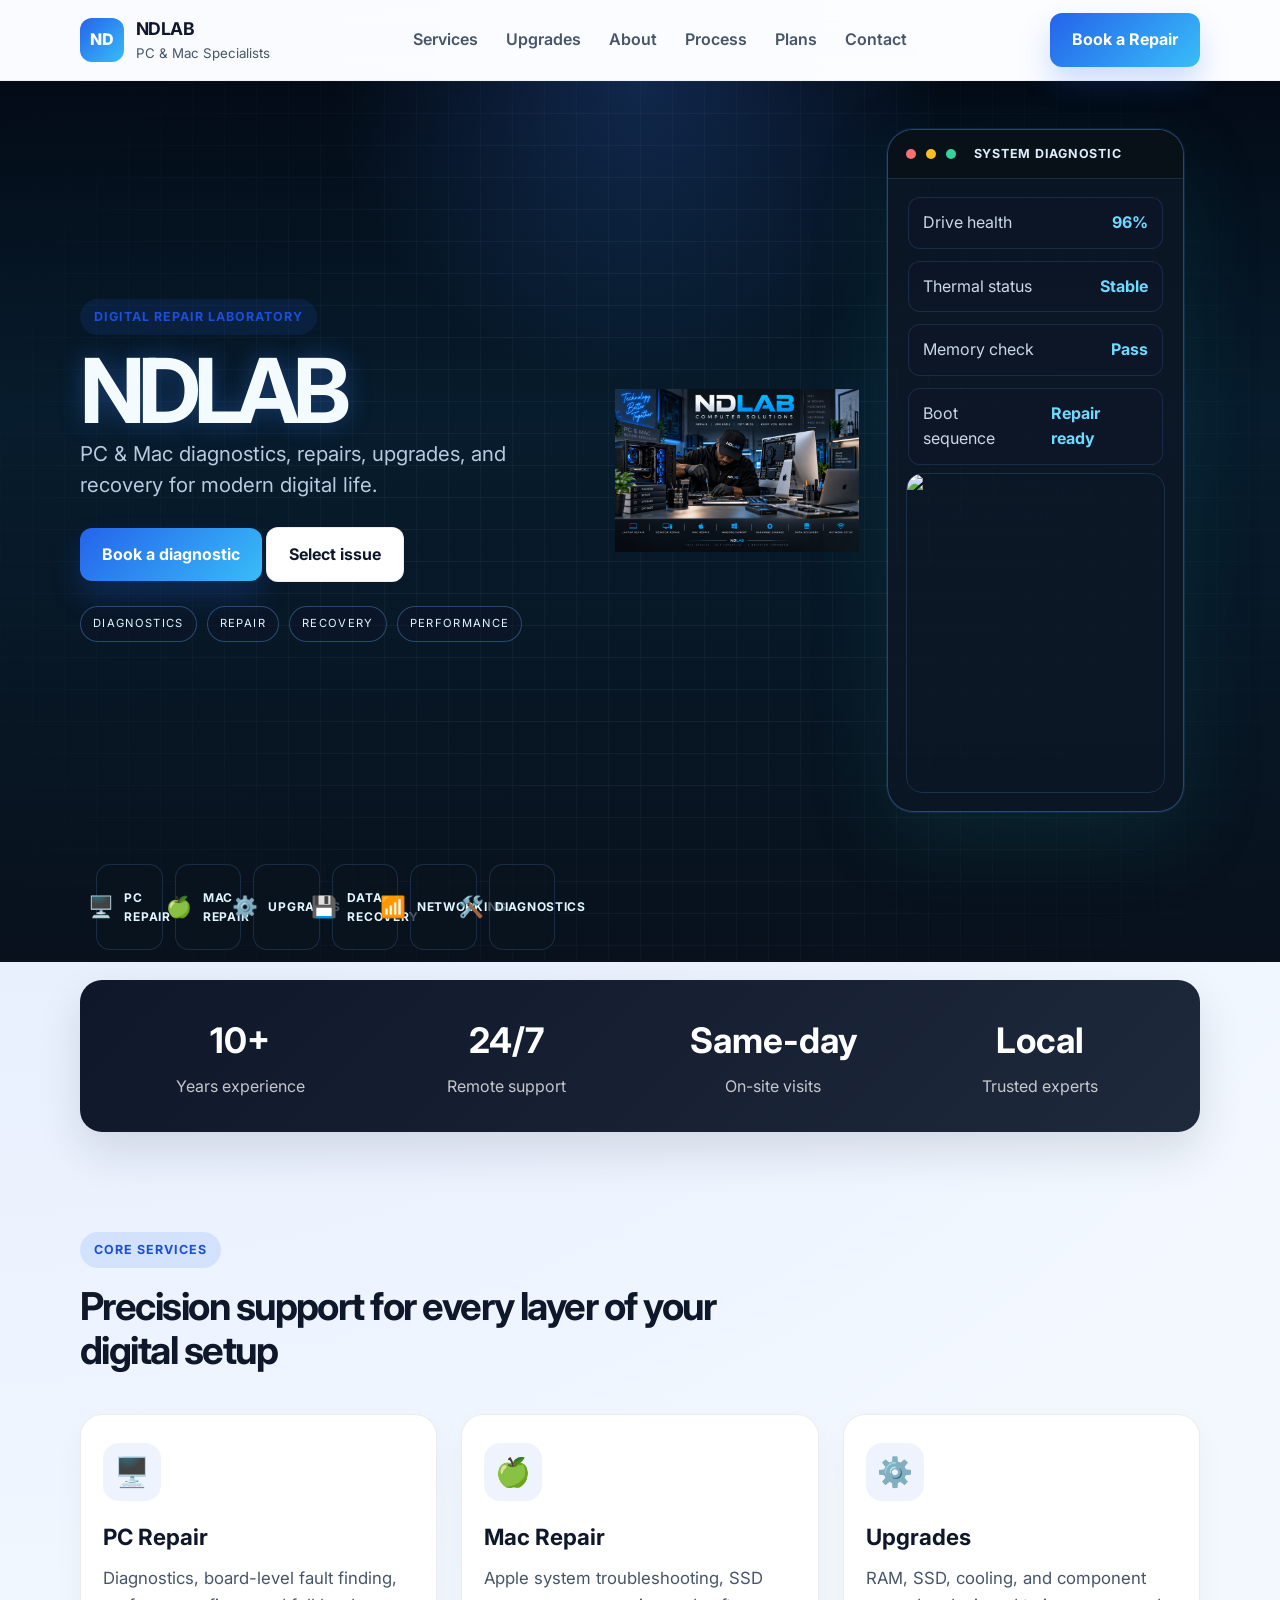
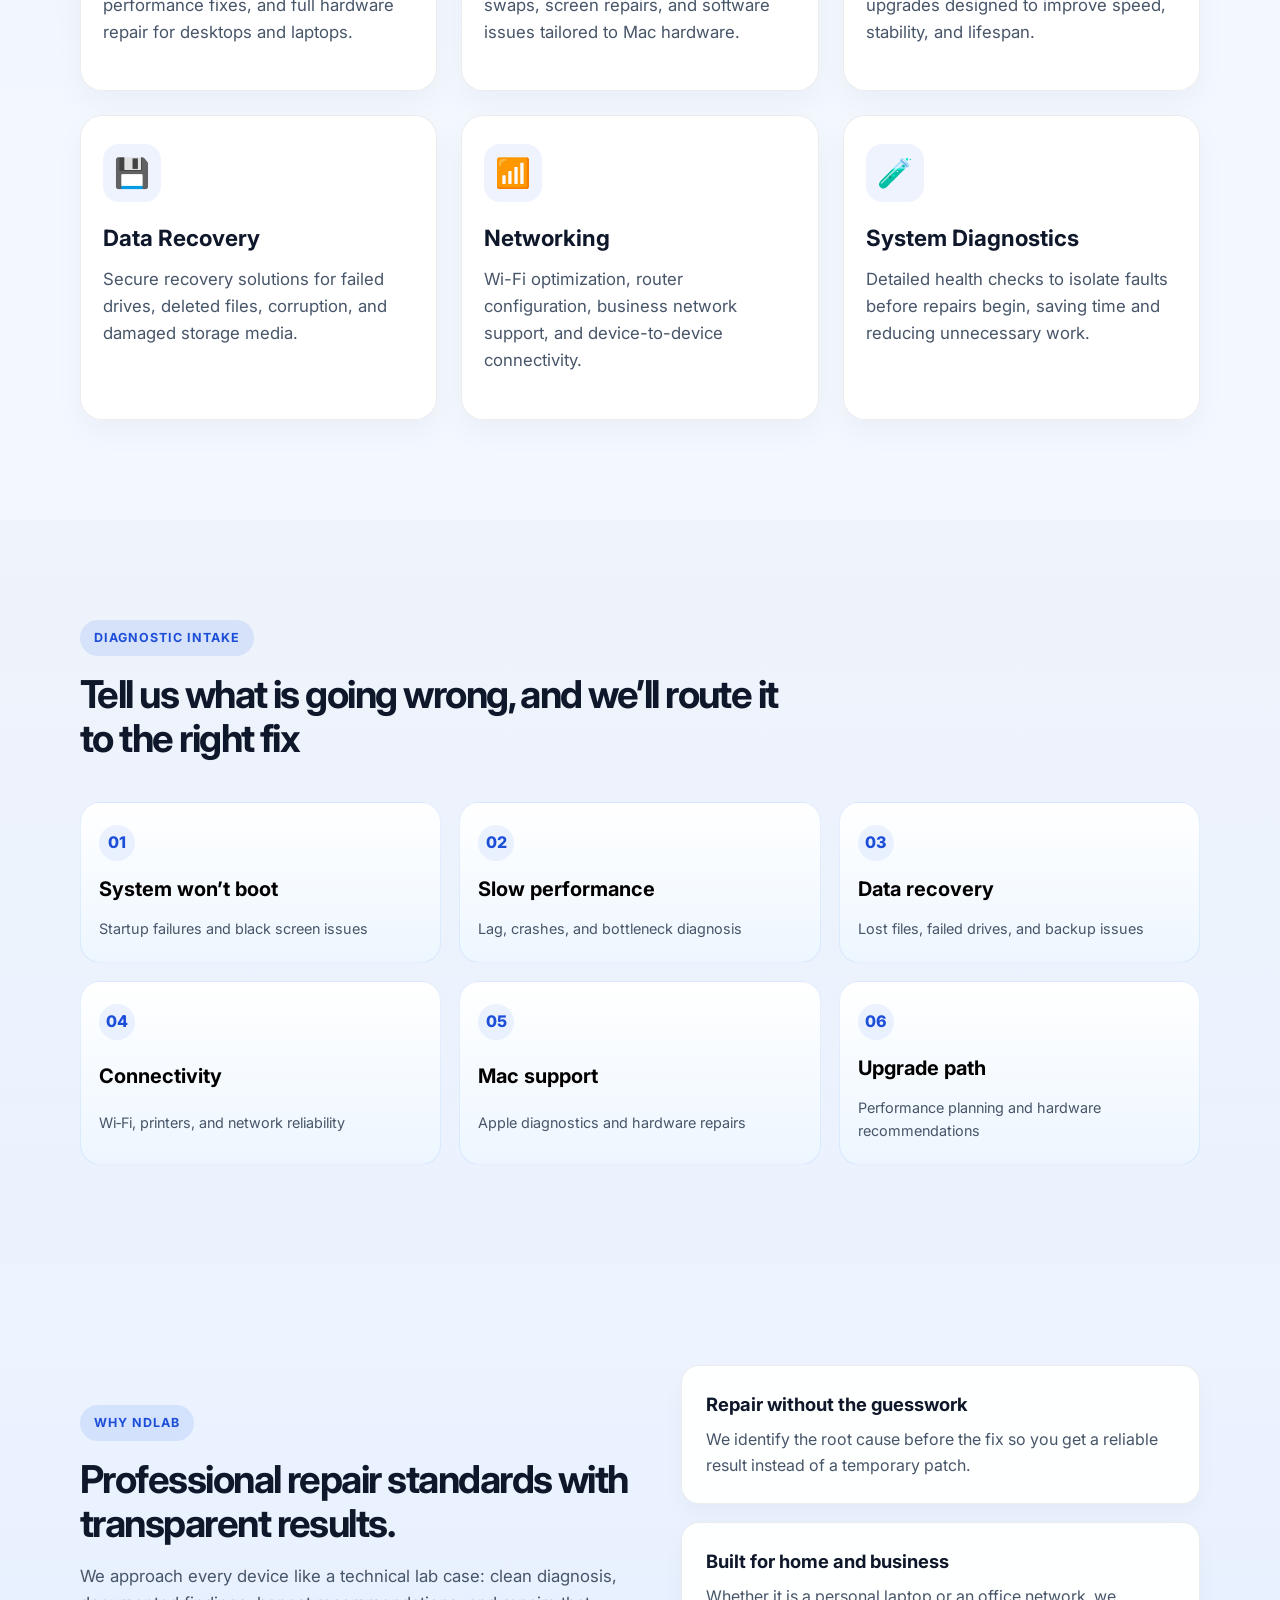
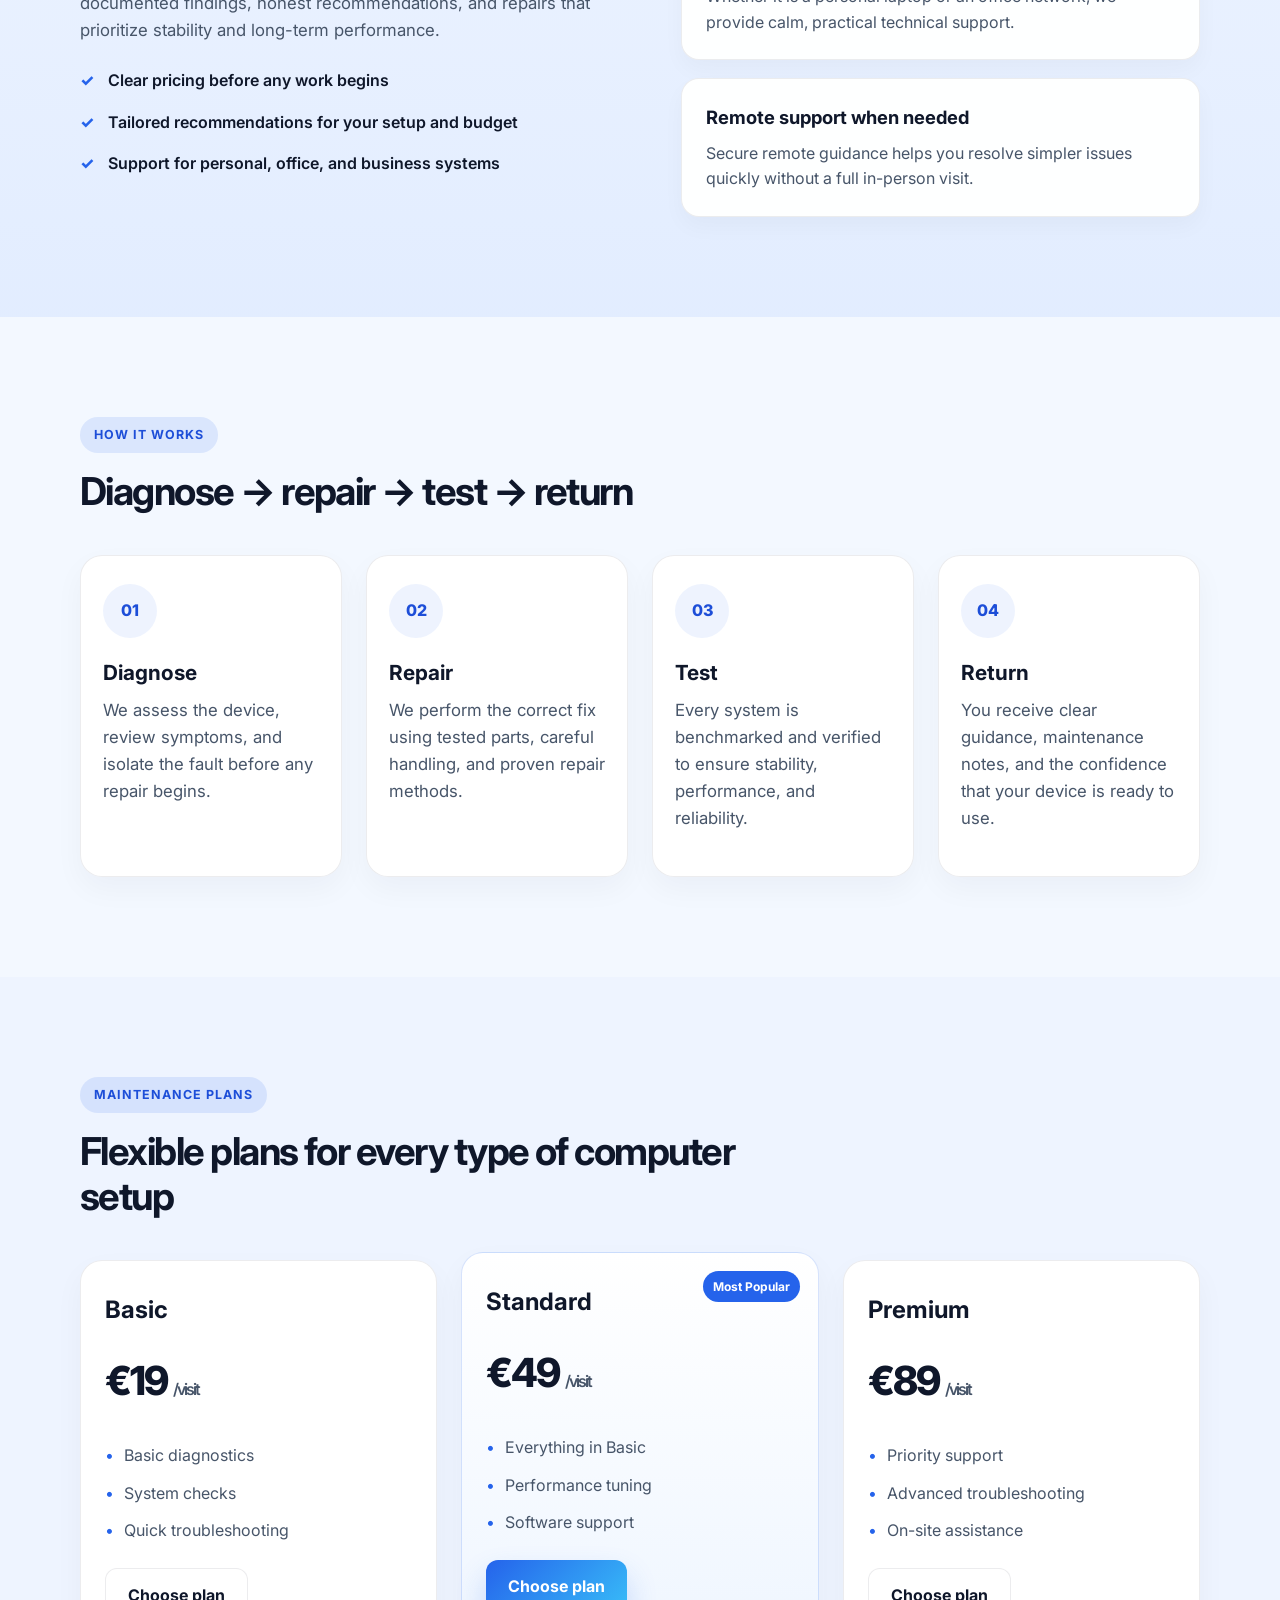
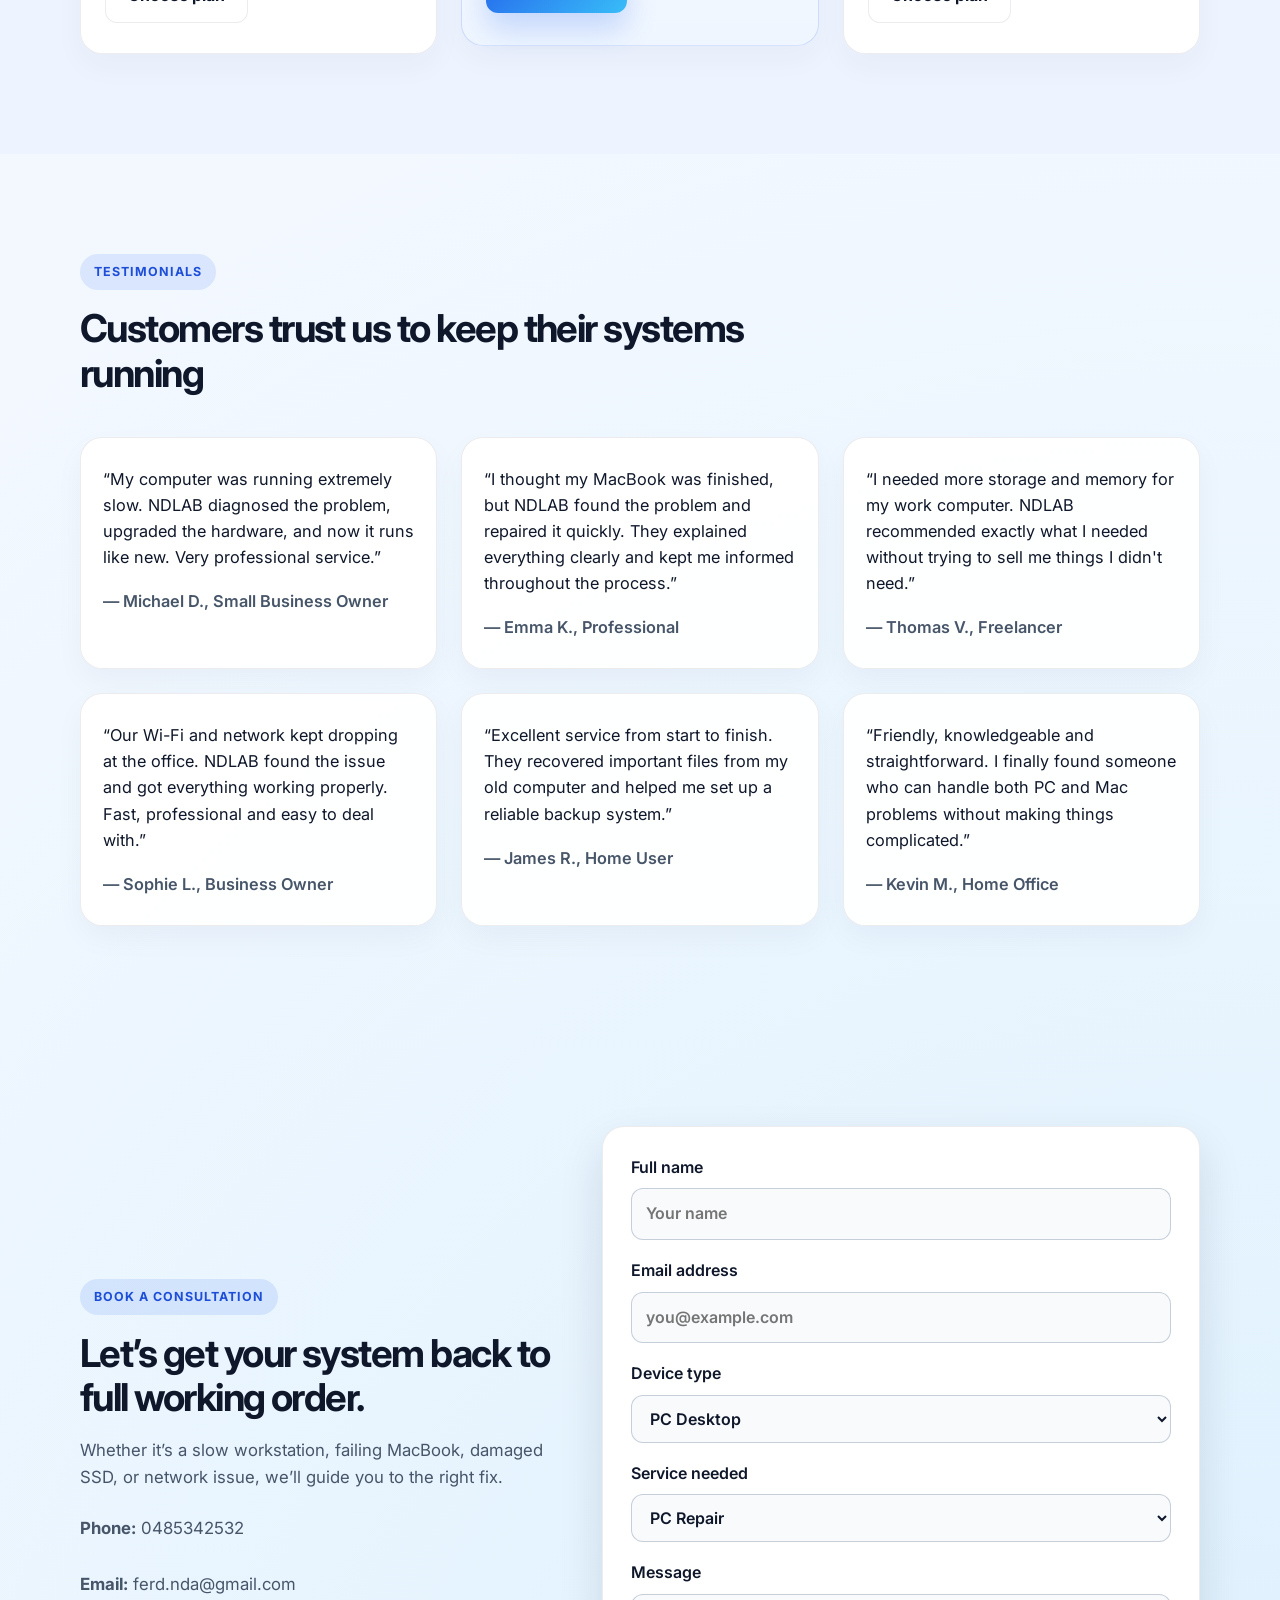
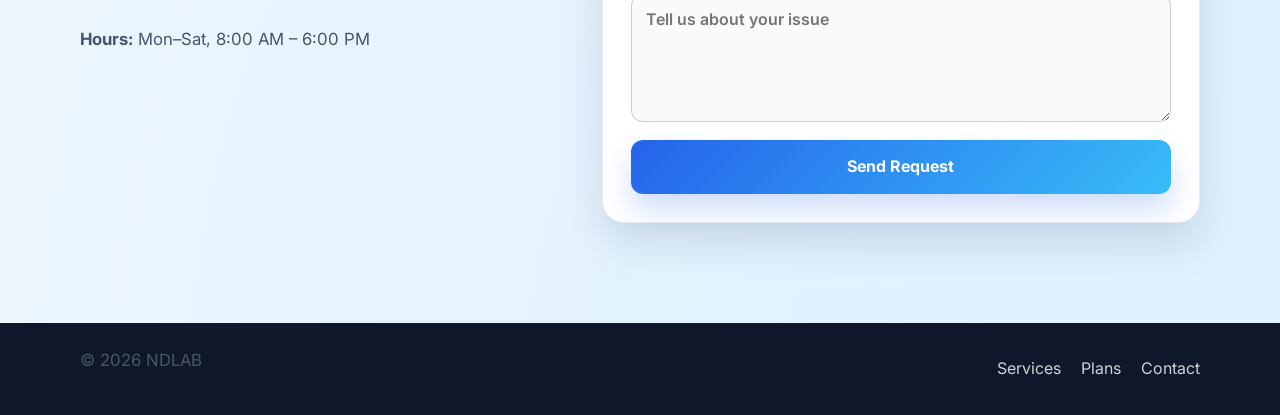
==== commit 7881ddf0: "Enhance lab console layout with image and container Added a new container and image section for lab " ====
--- a/index.html
+++ b/index.html
@@ -59,8 +59,11 @@
               <li>Performance</li>
             </ul>
           </div>
-
-          <div class="lab-console">
+<div class="container lab-hero-grid">
+   <div class="lab-image">
+    <img src="6c65e313-40c5-46fc-a94d-f9457166112c.png" alt="NDLAB repair laboratory">
+   </div>
+       <div class="lab-console">
             <div class="console-header">
               <span class="dot red"></span>
               <span class="dot amber"></span>
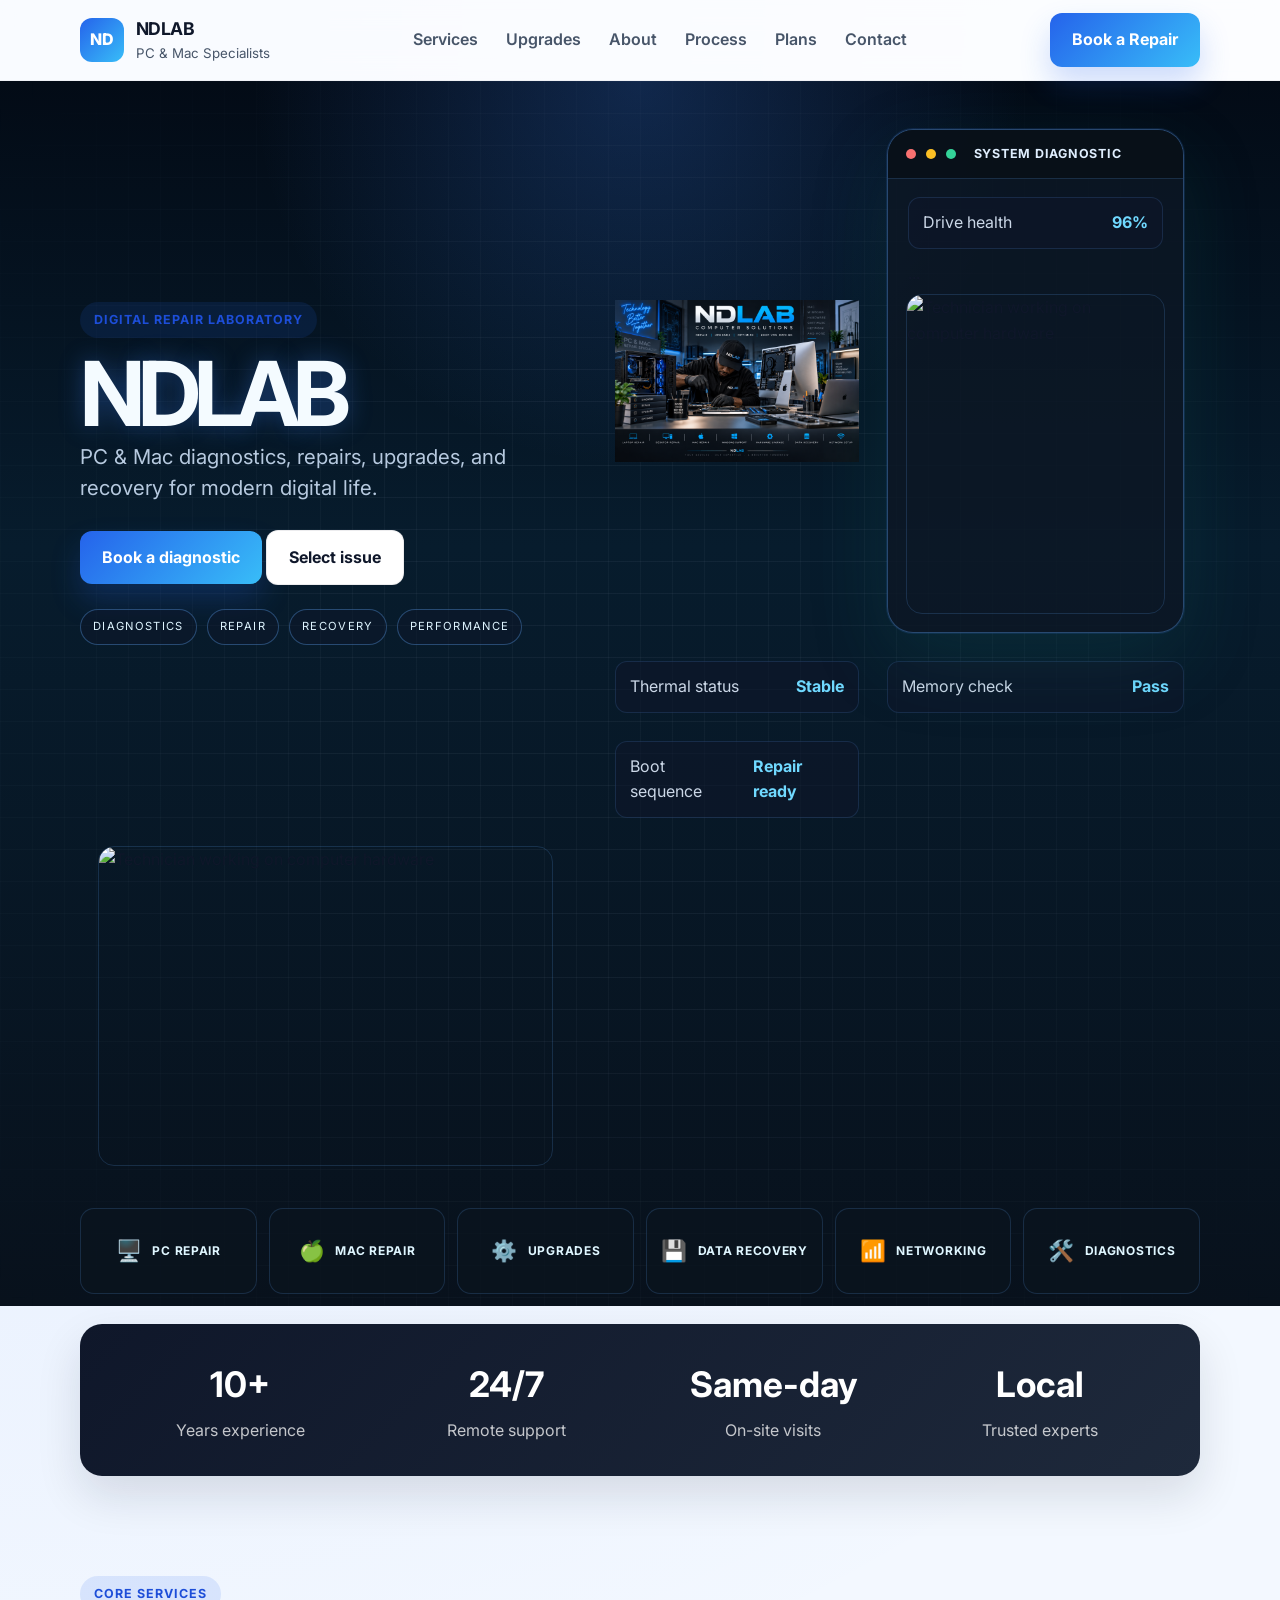
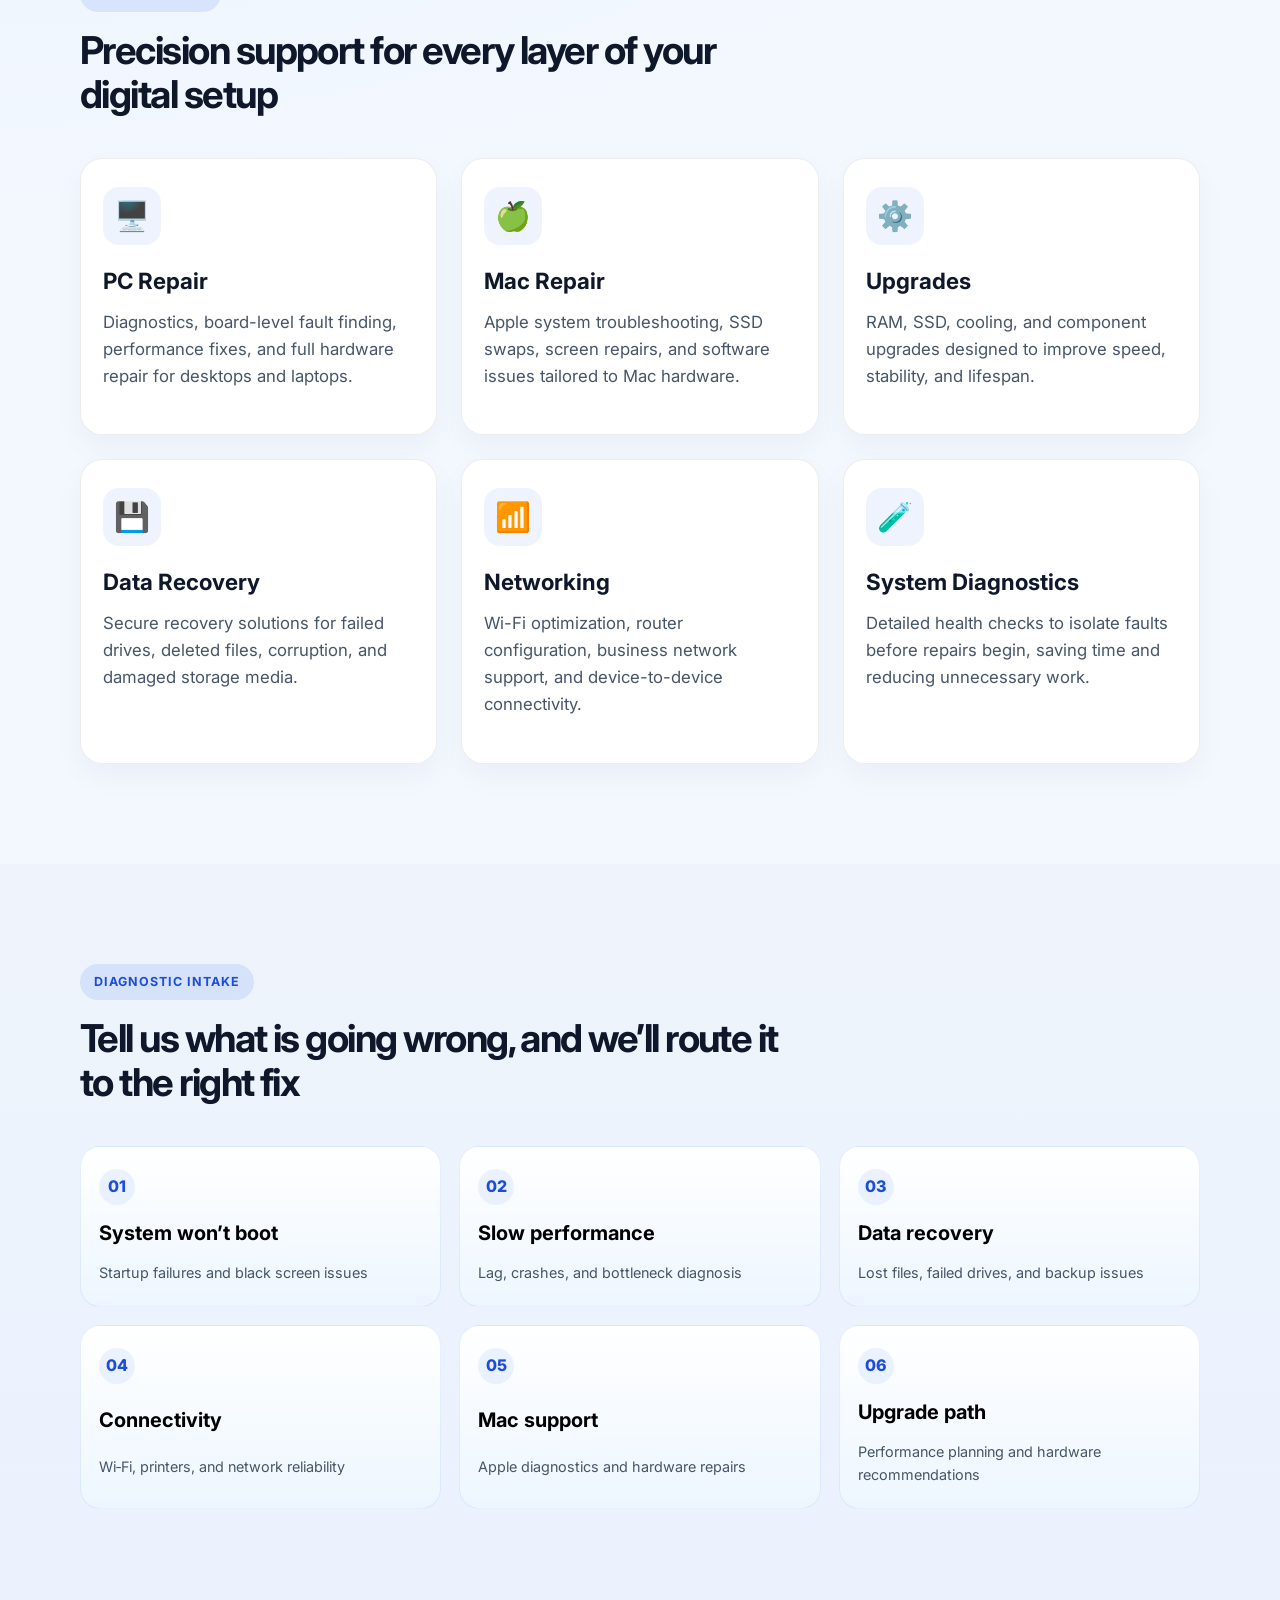
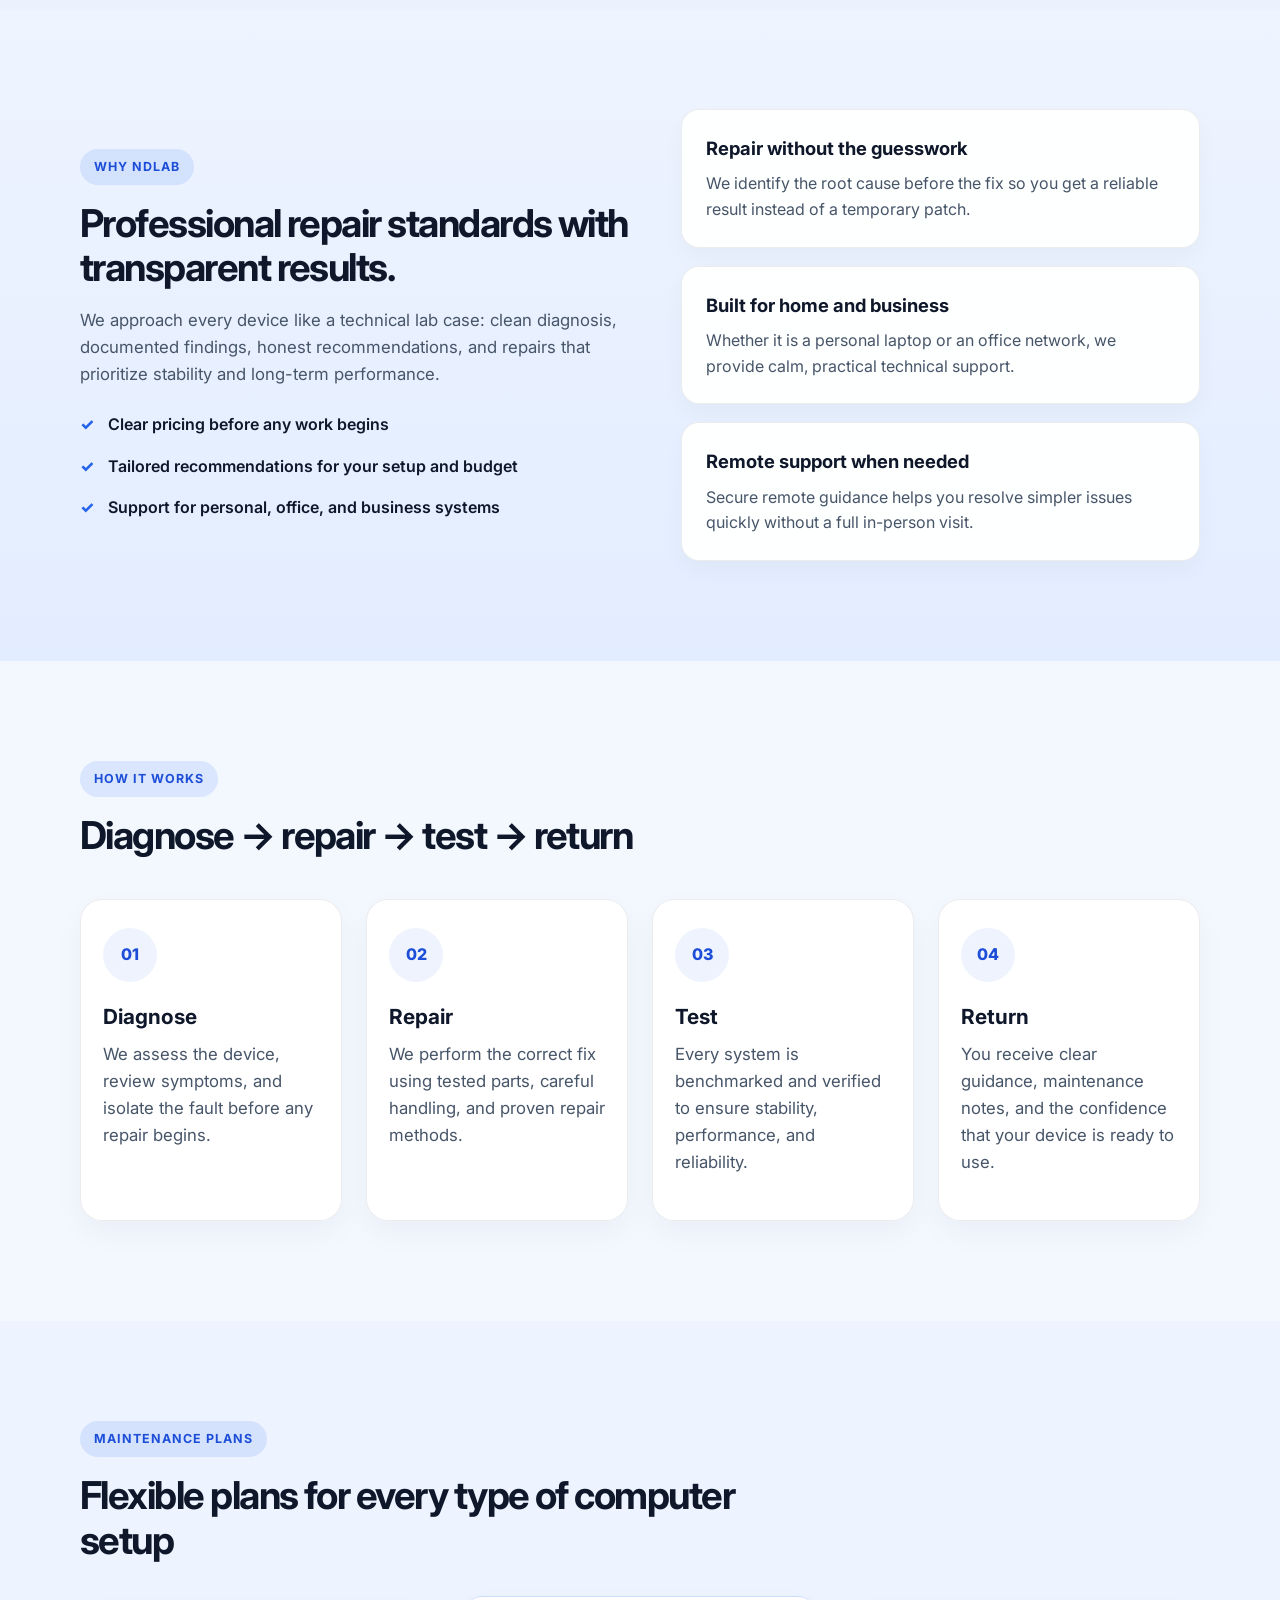
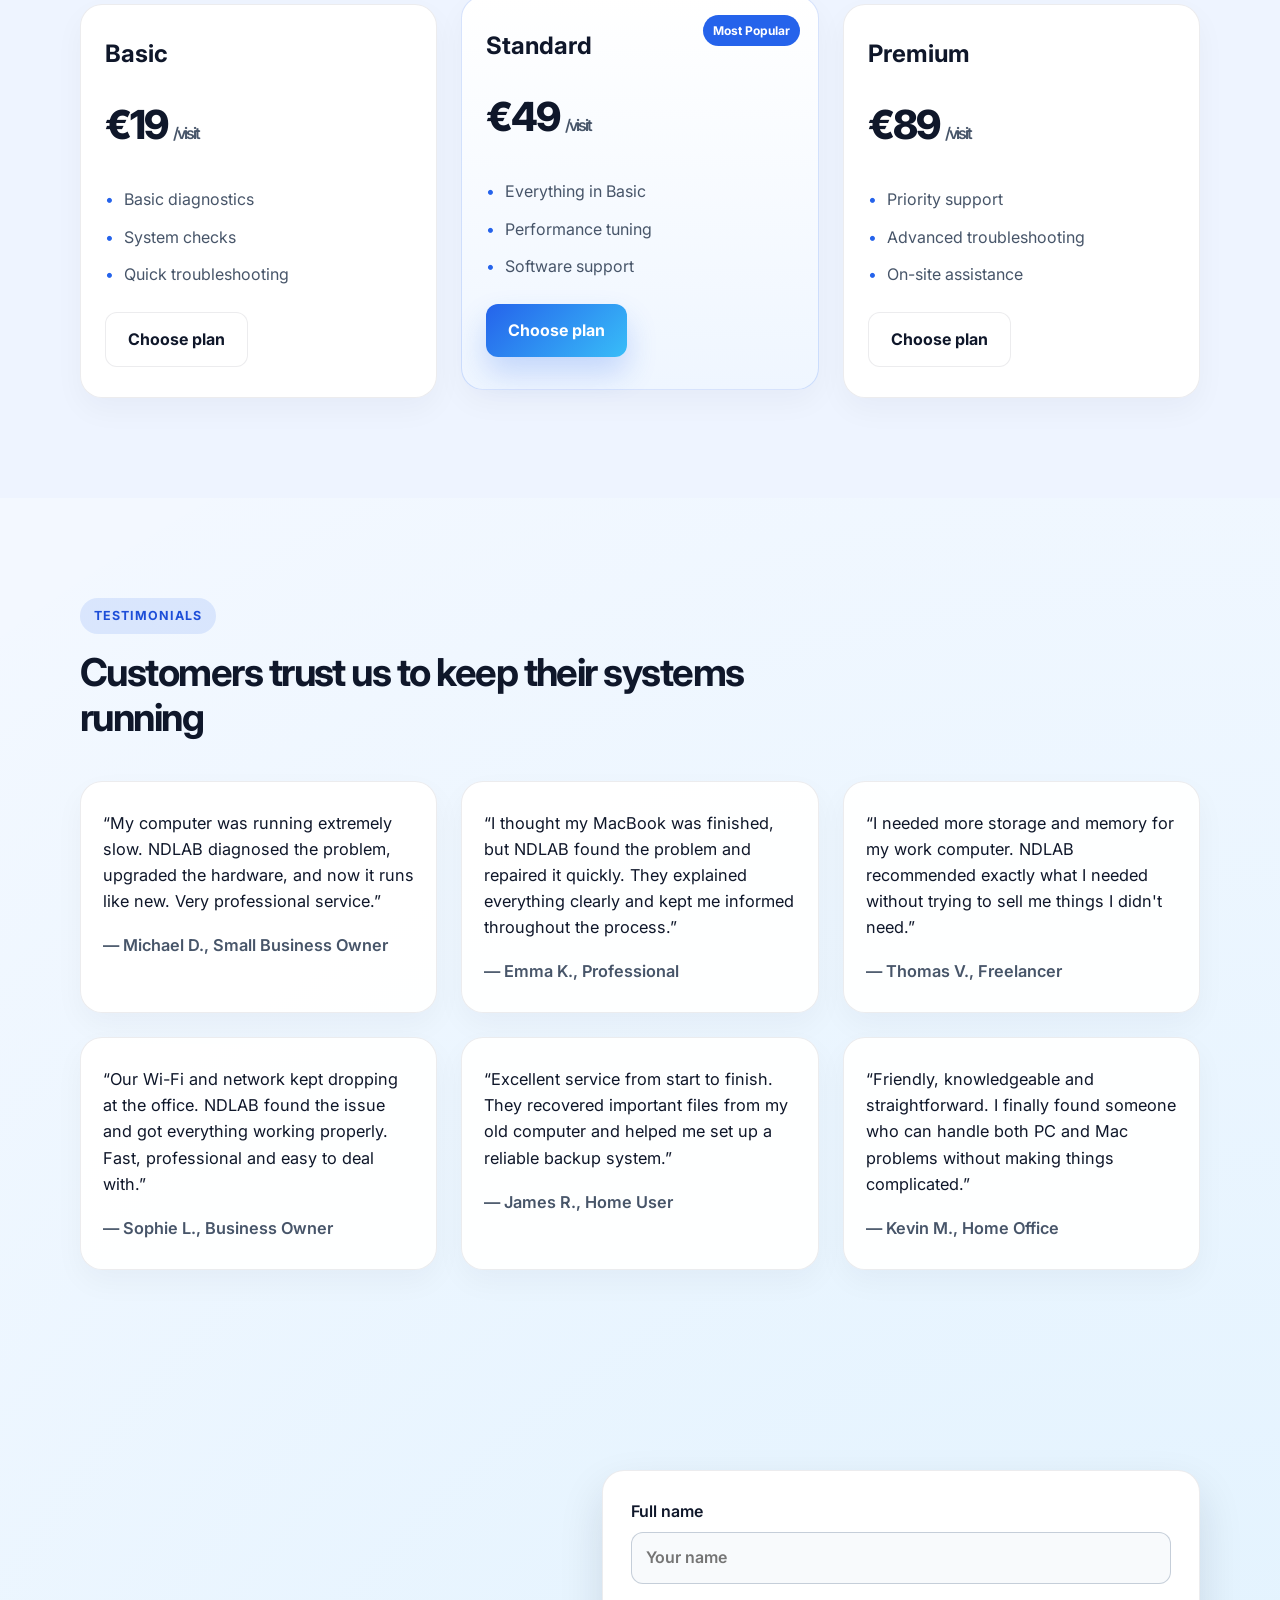
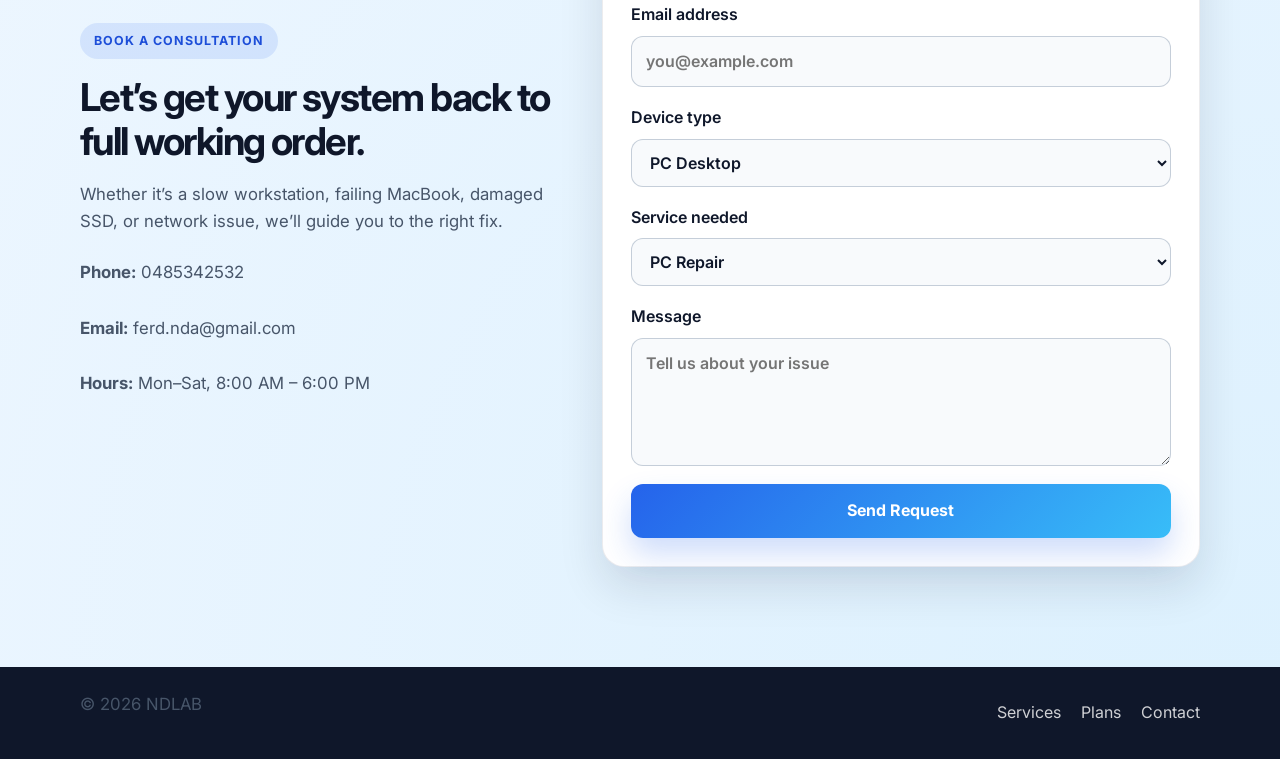
==== commit 9dd6b743: "Add image to console visual section in index.html" ====
--- a/index.html
+++ b/index.html
@@ -76,6 +76,13 @@
                 <span>Drive health</span>
                 <strong>96%</strong>
               </div>
+              ...
+  </div>
+
+  <div class="console-visual">
+    <img src="photo-1721332155637-8b339526cf4c.avif" alt="Technician working on computer hardware" />
+  </div>
+</div>
               <div class="console-row">
                 <span>Thermal status</span>
                 <strong>Stable</strong>
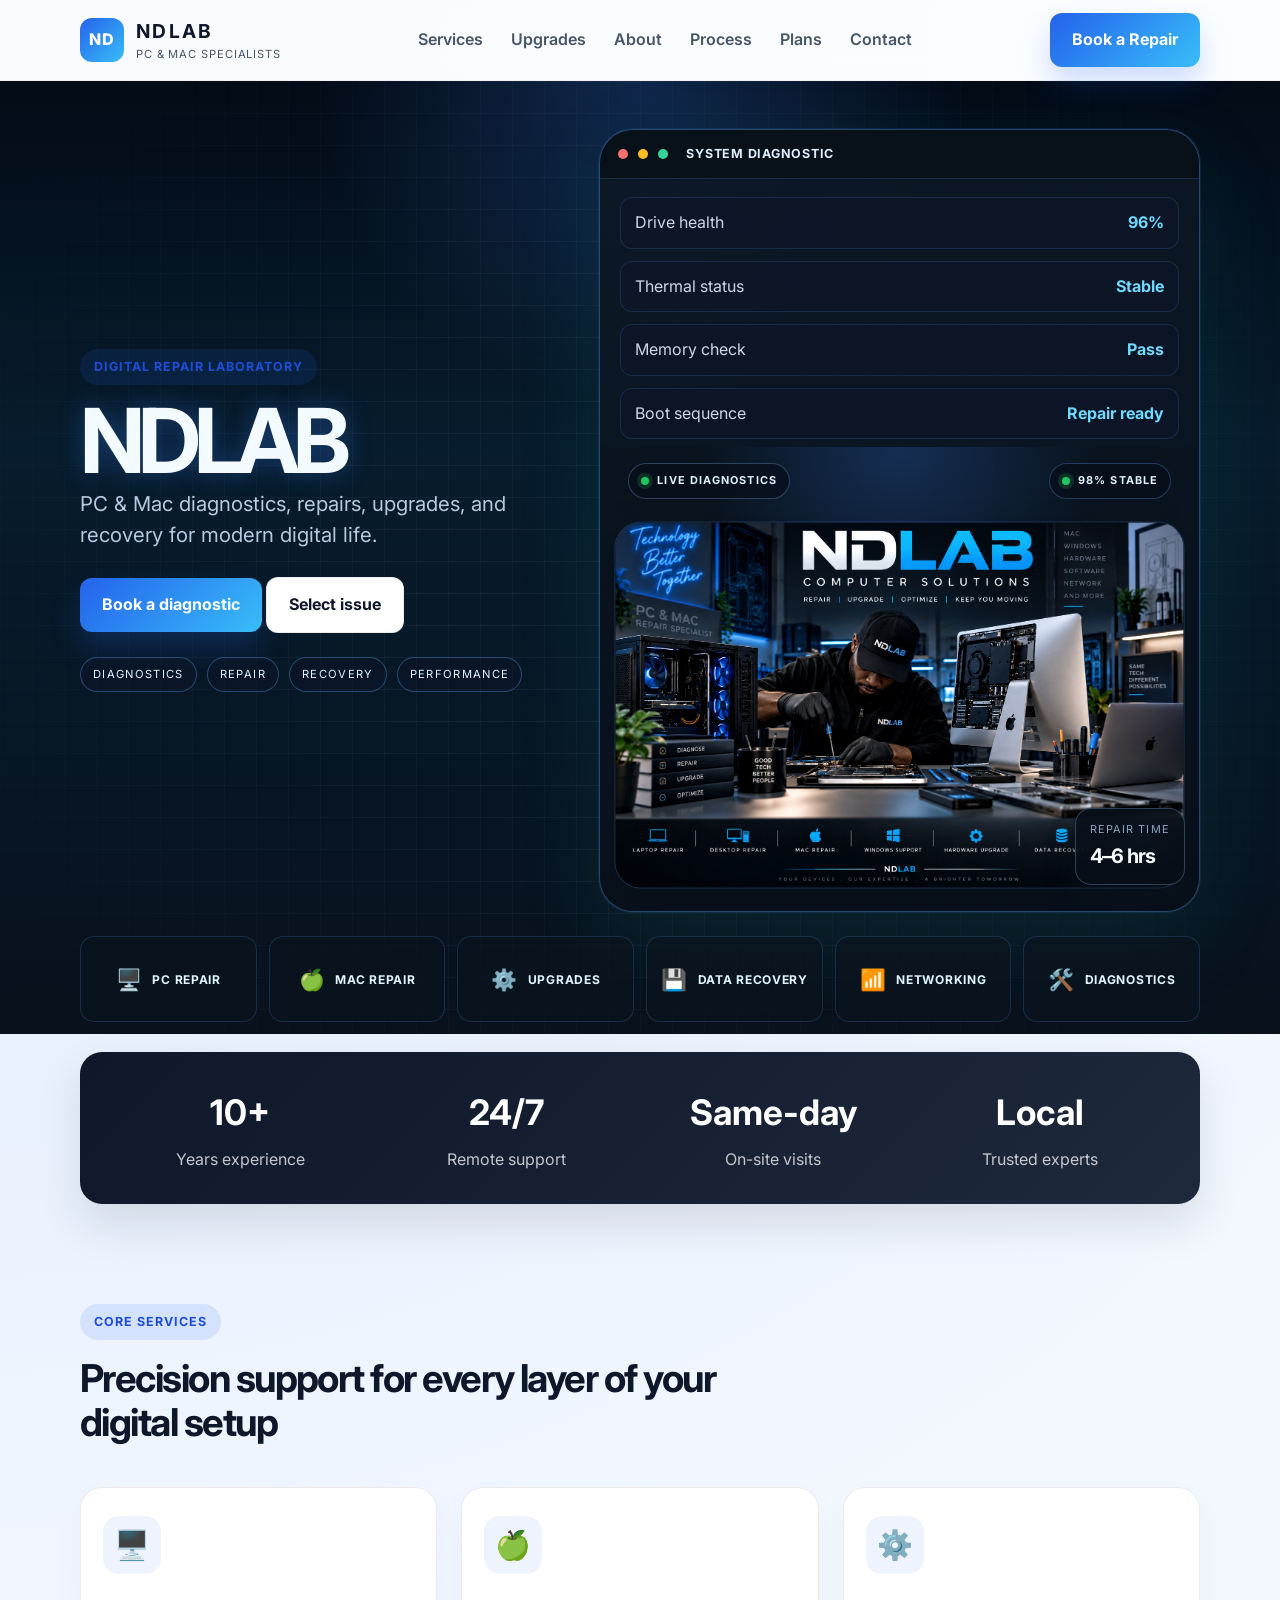
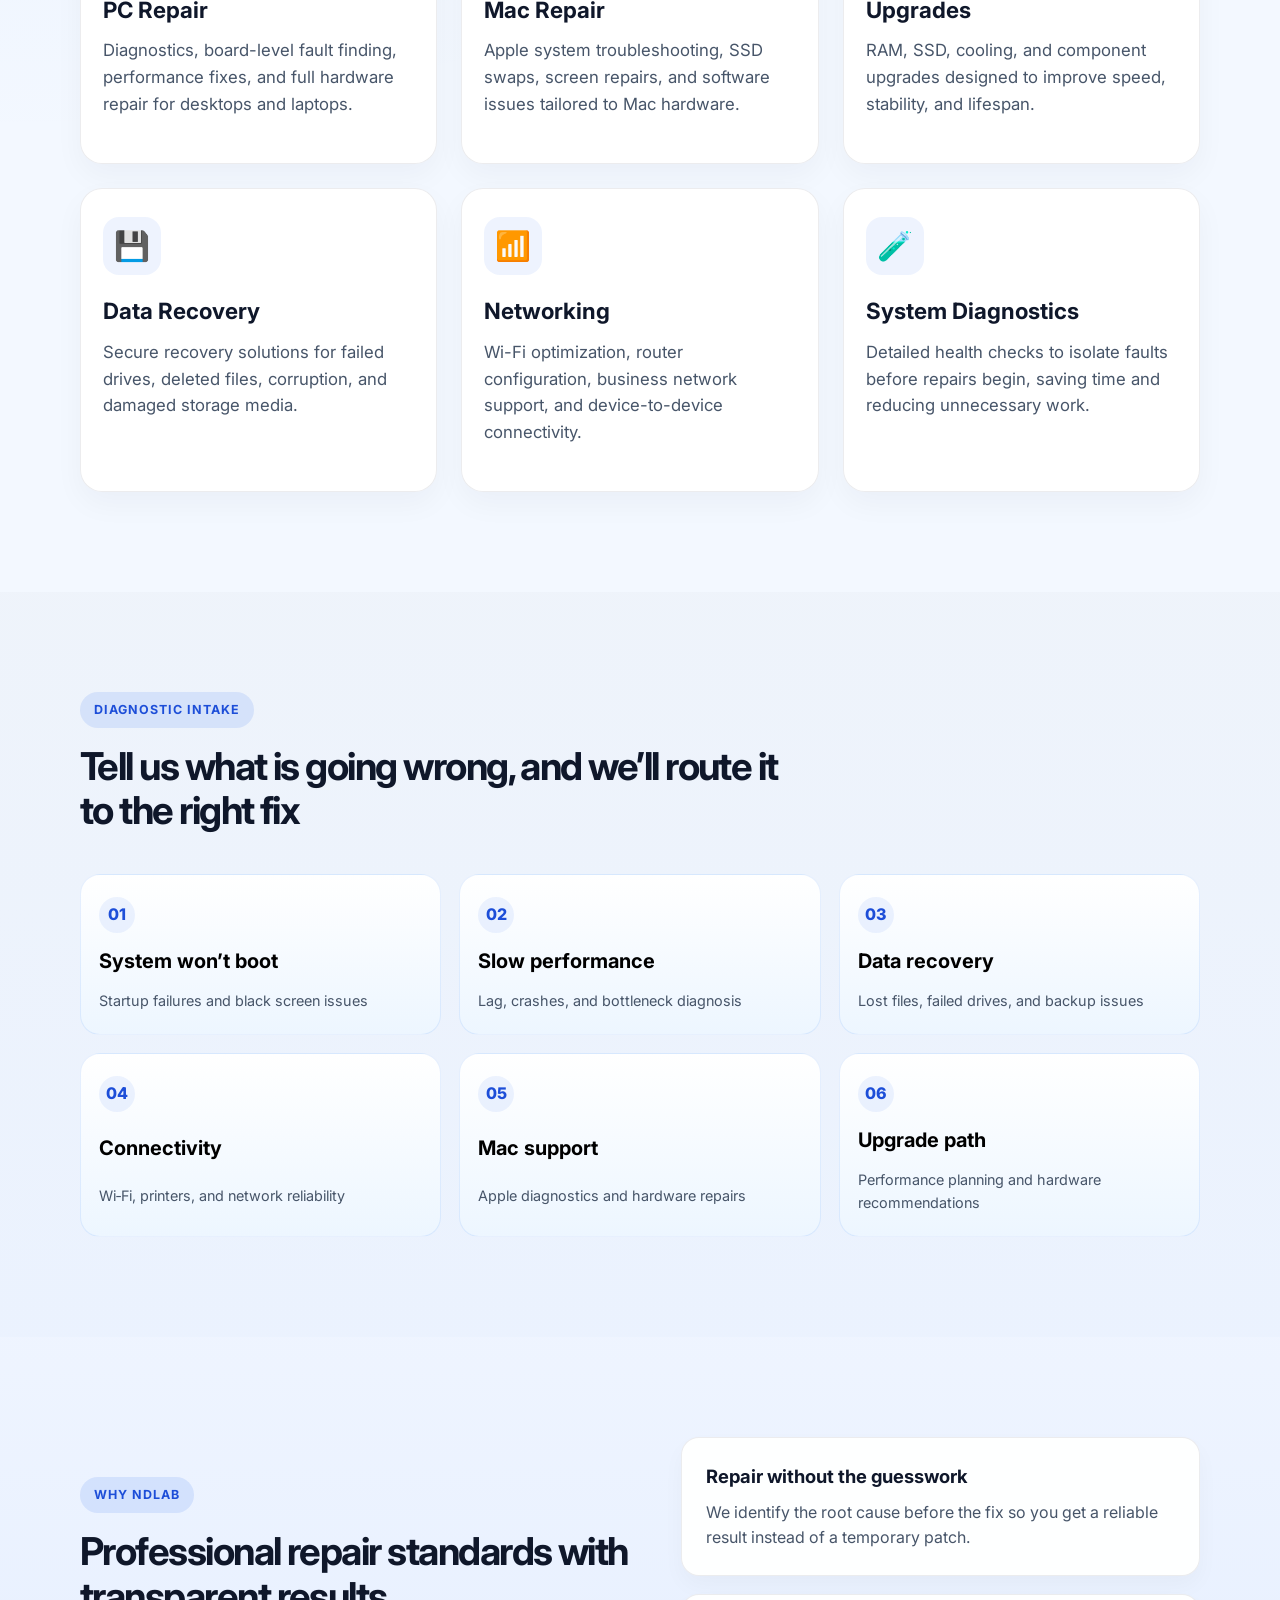
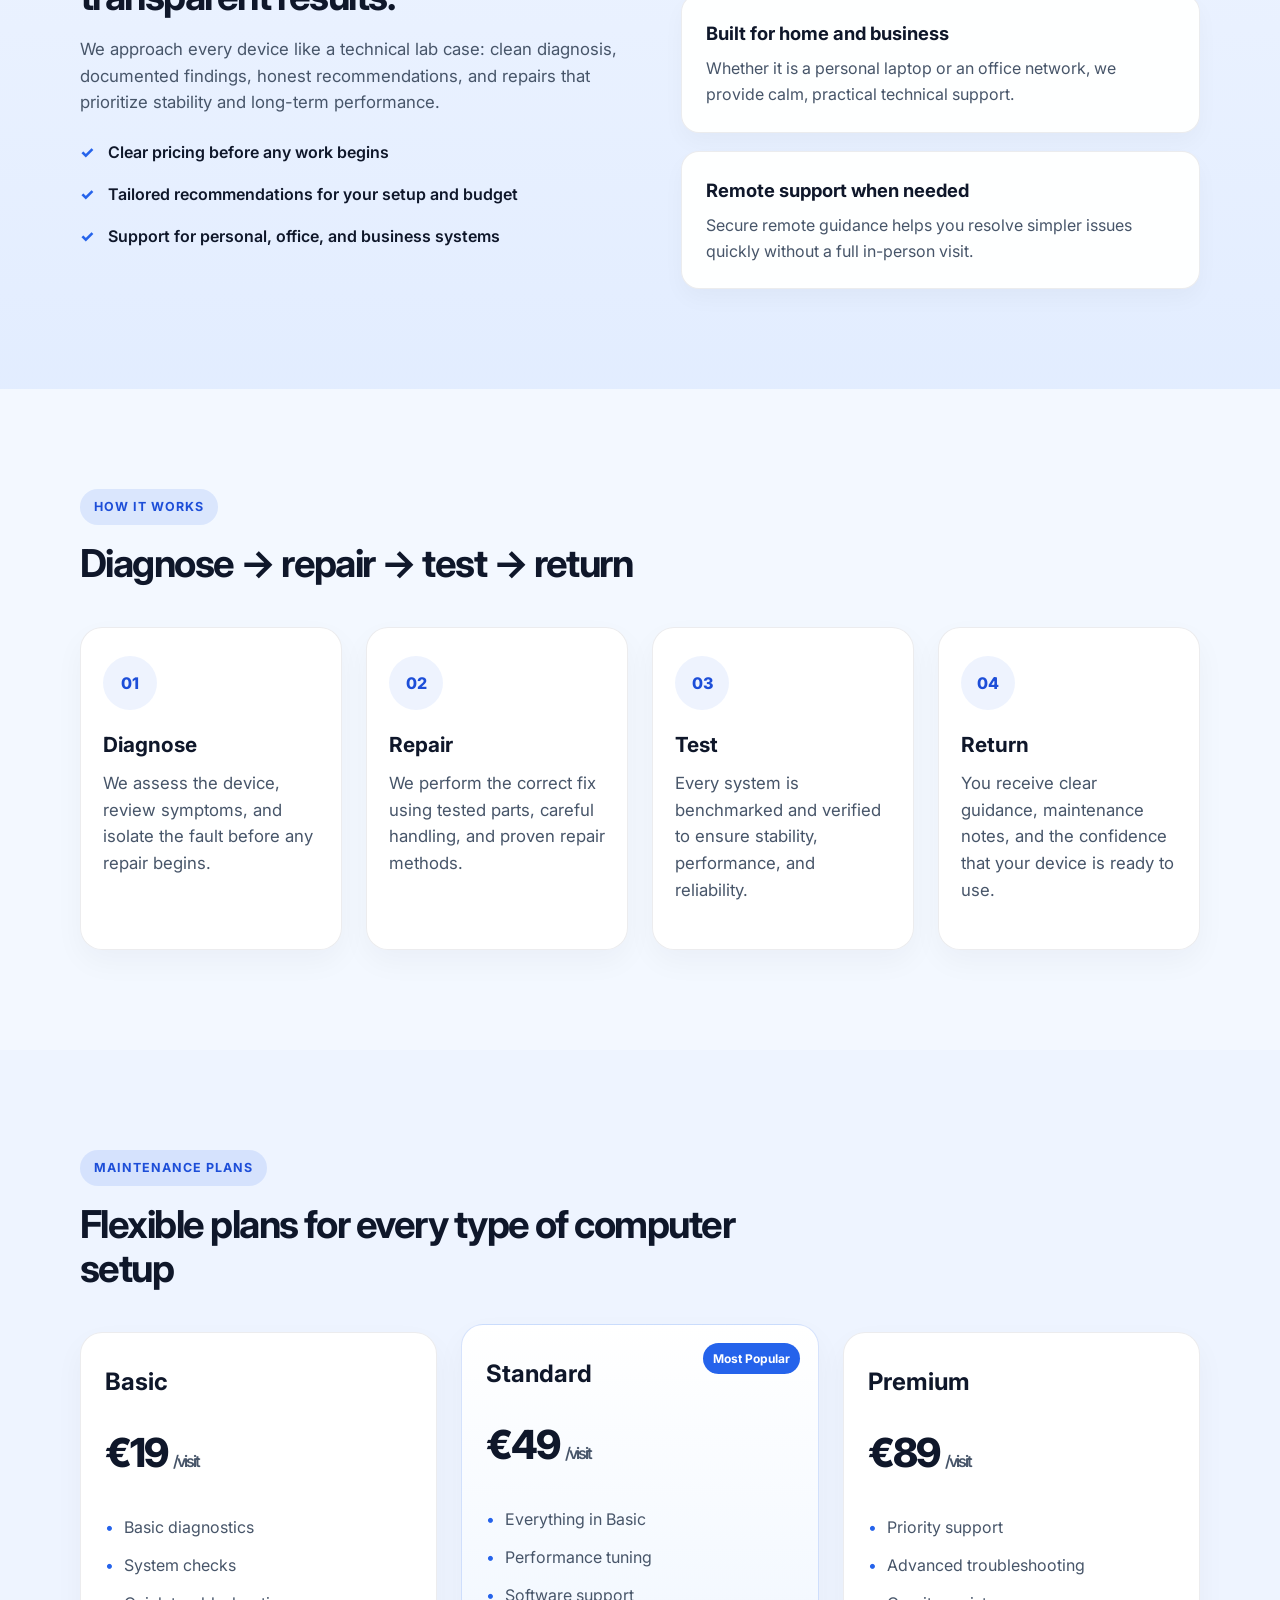
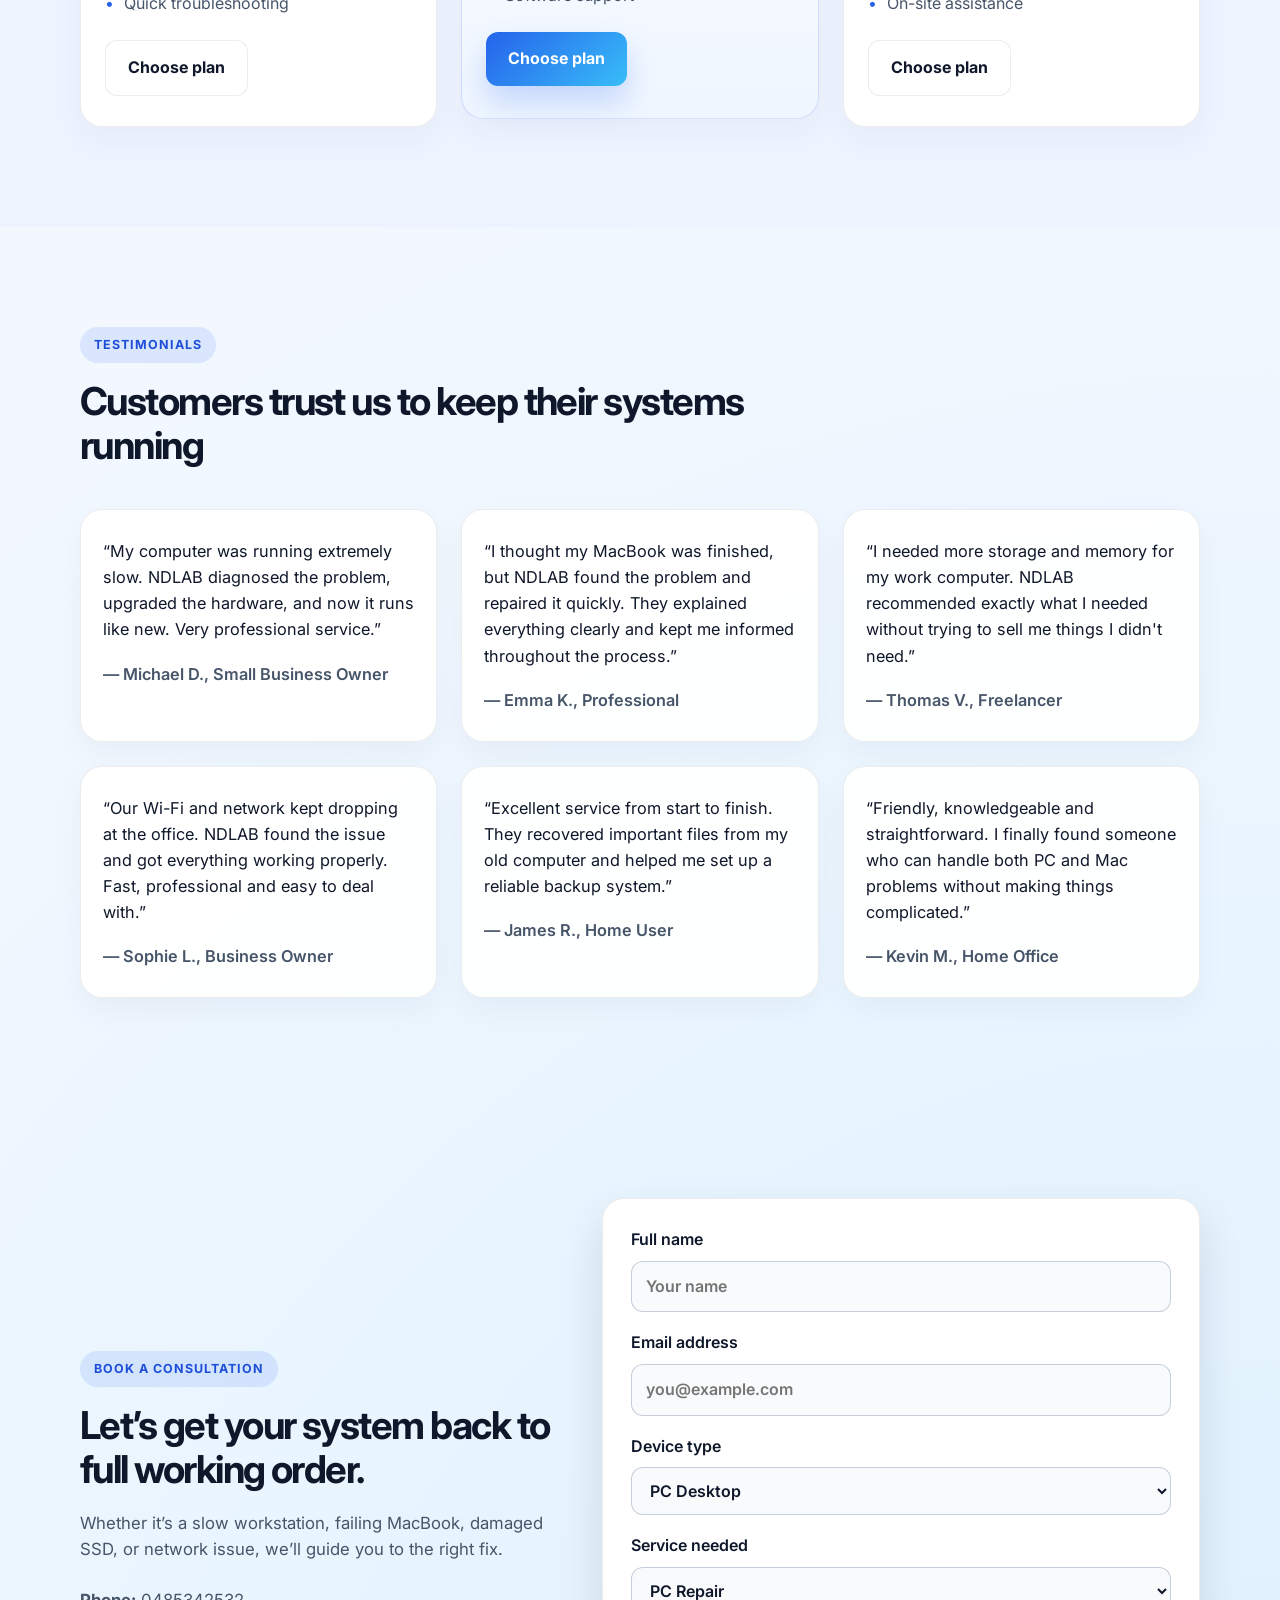
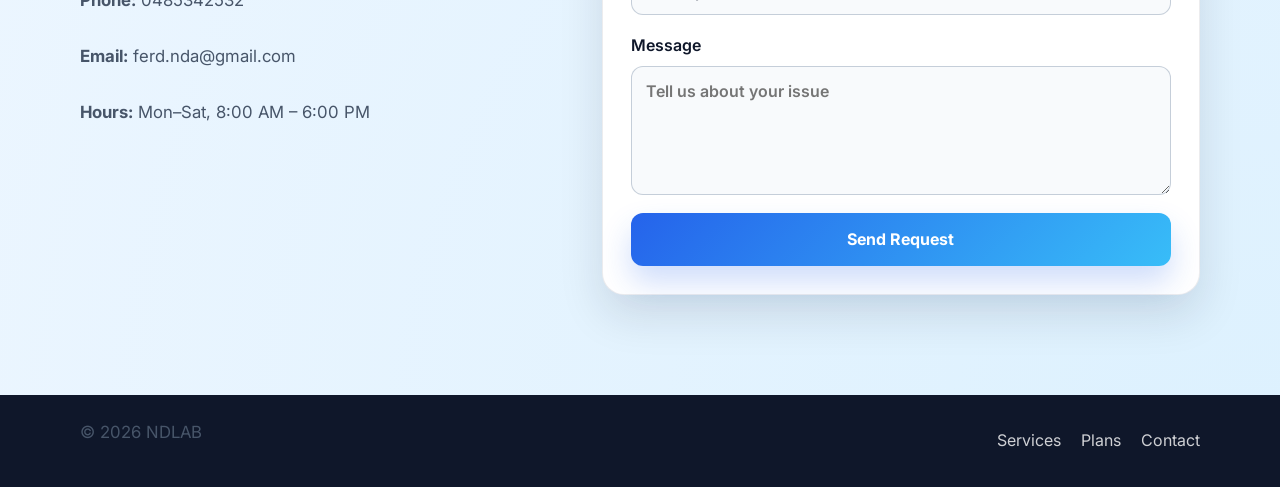
==== commit 3866402d: "Refactor lab console layout and update visuals Removed old lab image and console visual elements, ad" ====
--- a/index.html
+++ b/index.html
@@ -59,11 +59,8 @@
               <li>Performance</li>
             </ul>
           </div>
-<div class="container lab-hero-grid">
-   <div class="lab-image">
-    <img src="6c65e313-40c5-46fc-a94d-f9457166112c.png" alt="NDLAB repair laboratory">
-   </div>
-       <div class="lab-console">
+
+          <div class="lab-console">
             <div class="console-header">
               <span class="dot red"></span>
               <span class="dot amber"></span>
@@ -76,13 +73,6 @@
                 <span>Drive health</span>
                 <strong>96%</strong>
               </div>
-              ...
-  </div>
-
-  <div class="console-visual">
-    <img src="photo-1721332155637-8b339526cf4c.avif" alt="Technician working on computer hardware" />
-  </div>
-</div>
               <div class="console-row">
                 <span>Thermal status</span>
                 <strong>Stable</strong>
@@ -98,7 +88,19 @@
             </div>
 
             <div class="console-visual">
-              <img src="photo-1721332155637-8b339526cf4c.avif" alt="Technician working on computer hardware" />
+              <div class="visual-badges" aria-label="System status indicators">
+                <span class="visual-badge badge-live">Live diagnostics</span>
+                <span class="visual-badge badge-score">98% stable</span>
+              </div>
+
+              <img src="6c65e313-40c5-46fc-a94d-f9457166112c.png" alt="Technician working on computer hardware" />
+
+              <div class="visual-overlay">
+                <div class="overlay-card">
+                  <span>Repair time</span>
+                  <strong>4–6 hrs</strong>
+                </div>
+              </div>
             </div>
           </div>
         </div>
--- a/styles.css
+++ b/styles.css
@@ -163,6 +163,7 @@
   background: linear-gradient(135deg, var(--primary), var(--accent));
   color: #fff;
   font-weight: 800;
+  letter-spacing: 0.06em;
 }
 
 .brand strong,
@@ -171,12 +172,17 @@
 }
 
 .brand strong {
-  font-size: 1.1rem;
-  letter-spacing: -0.03em;
+  color: var(--text);
+  font-size: 1.2rem;
+  letter-spacing: 0.12em;
+  text-transform: uppercase;
 }
 
 .brand small {
   color: var(--muted);
+  letter-spacing: 0.08em;
+  text-transform: uppercase;
+  font-size: 0.7rem;
 }
 
 .main-nav {
@@ -231,6 +237,12 @@
   grid-template-columns: 0.9fr 1.1fr;
   gap: 28px;
   align-items: center;
+}
+
+.lab-copy,
+.lab-console {
+  position: relative;
+  z-index: 1;
 }
 
 .lab-copy {
@@ -281,8 +293,8 @@
 .lab-console {
   position: relative;
   border: 1px solid rgba(96, 165, 250, 0.35);
-  border-radius: 26px;
-  background: rgba(13, 24, 37, 0.82);
+  border-radius: 34px;
+  background: linear-gradient(180deg, rgba(13, 24, 37, 0.9), rgba(10, 17, 27, 0.85));
   box-shadow: 0 28px 80px rgba(15, 118, 110, 0.18), 0 0 0 1px rgba(59, 130, 246, 0.14);
   overflow: hidden;
 }
@@ -295,6 +307,7 @@
   border-bottom: 1px solid rgba(96, 165, 250, 0.2);
   background: rgba(8, 16, 24, 0.9);
   color: #dfeefe;
+  border-radius: 34px 34px 0 0;
 }
 
 .dot {
@@ -339,15 +352,103 @@
 }
 
 .console-visual {
-  padding: 0 18px 18px;
+  position: relative;
+  padding: 20px 20px 26px;
+  background: radial-gradient(circle at top, rgba(59, 130, 246, 0.24), rgba(8, 16, 24, 0.16) 35%, rgba(8, 16, 24, 0) 75%), linear-gradient(180deg, rgba(8, 16, 24, 0.18), rgba(8, 16, 24, 0.04));
+  border-radius: 0 0 34px 34px;
+  display: flex;
+  justify-content: center;
+  align-items: center;
+}
+
+.visual-badges {
+  position: absolute;
+  top: 16px;
+  left: 28px;
+  right: 28px;
+  z-index: 2;
+  display: flex;
+  justify-content: space-between;
+  gap: 12px;
+  pointer-events: none;
+}
+
+.visual-badge {
+  display: inline-flex;
+  align-items: center;
+  gap: 8px;
+  padding: 8px 12px;
+  border: 1px solid rgba(147, 197, 253, 0.28);
+  border-radius: 999px;
+  background: rgba(8, 15, 26, 0.72);
+  color: #e0f2fe;
+  font-size: 0.68rem;
+  font-weight: 700;
+  letter-spacing: 0.1em;
+  text-transform: uppercase;
+  backdrop-filter: blur(10px);
+}
+
+.visual-badge::before {
+  content: "";
+  width: 8px;
+  height: 8px;
+  border-radius: 50%;
+  background: #22c55e;
+  box-shadow: 0 0 0 4px rgba(34, 197, 94, 0.18);
+}
+
+.badge-score {
+  border-color: rgba(96, 165, 250, 0.3);
 }
 
 .console-visual img {
-  width: 100%;
-  height: 320px;
+  position: relative;
+  z-index: 1;
+  display: block;
+  width: min(100%, 600px);
+  height: 360px;
+  margin: 58px auto 0;
   object-fit: cover;
+  object-position: center 38%;
+  border-radius: 26px;
+  border: 1px solid rgba(96, 165, 250, 0.2);
+  filter: saturate(0.88) contrast(1.08) brightness(1.02);
+  box-shadow: 0 18px 35px rgba(10, 20, 31, 0.28);
+  transform: scale(1.02);
+}
+
+.visual-overlay {
+  position: absolute;
+  right: calc(50% - 230px);
+  bottom: 26px;
+  z-index: 2;
+  transform: translateX(50%);
+}
+
+.overlay-card {
+  display: grid;
+  gap: 2px;
+  padding: 12px 14px;
+  border: 1px solid rgba(147, 197, 253, 0.28);
   border-radius: 16px;
-  border: 1px solid rgba(96, 165, 250, 0.18);
+  background: rgba(8, 15, 26, 0.8);
+  color: #e0f2fe;
+  backdrop-filter: blur(10px);
+  box-shadow: 0 18px 32px rgba(15, 23, 42, 0.2);
+}
+
+.overlay-card span {
+  font-size: 0.68rem;
+  letter-spacing: 0.1em;
+  text-transform: uppercase;
+  color: rgba(191, 219, 254, 0.72);
+}
+
+.overlay-card strong {
+  font-size: 1.25rem;
+  letter-spacing: -0.05em;
+  color: #f8fbff;
 }
 
 .lab-strip {
@@ -532,6 +633,19 @@
     height: 230px;
   }
 
+  .visual-badges {
+    left: 18px;
+    right: 18px;
+    top: 12px;
+    flex-direction: column;
+    align-items: flex-start;
+  }
+
+  .visual-overlay {
+    right: 18px;
+    bottom: 18px;
+  }
+
   .site-header {
     position: sticky;
   }
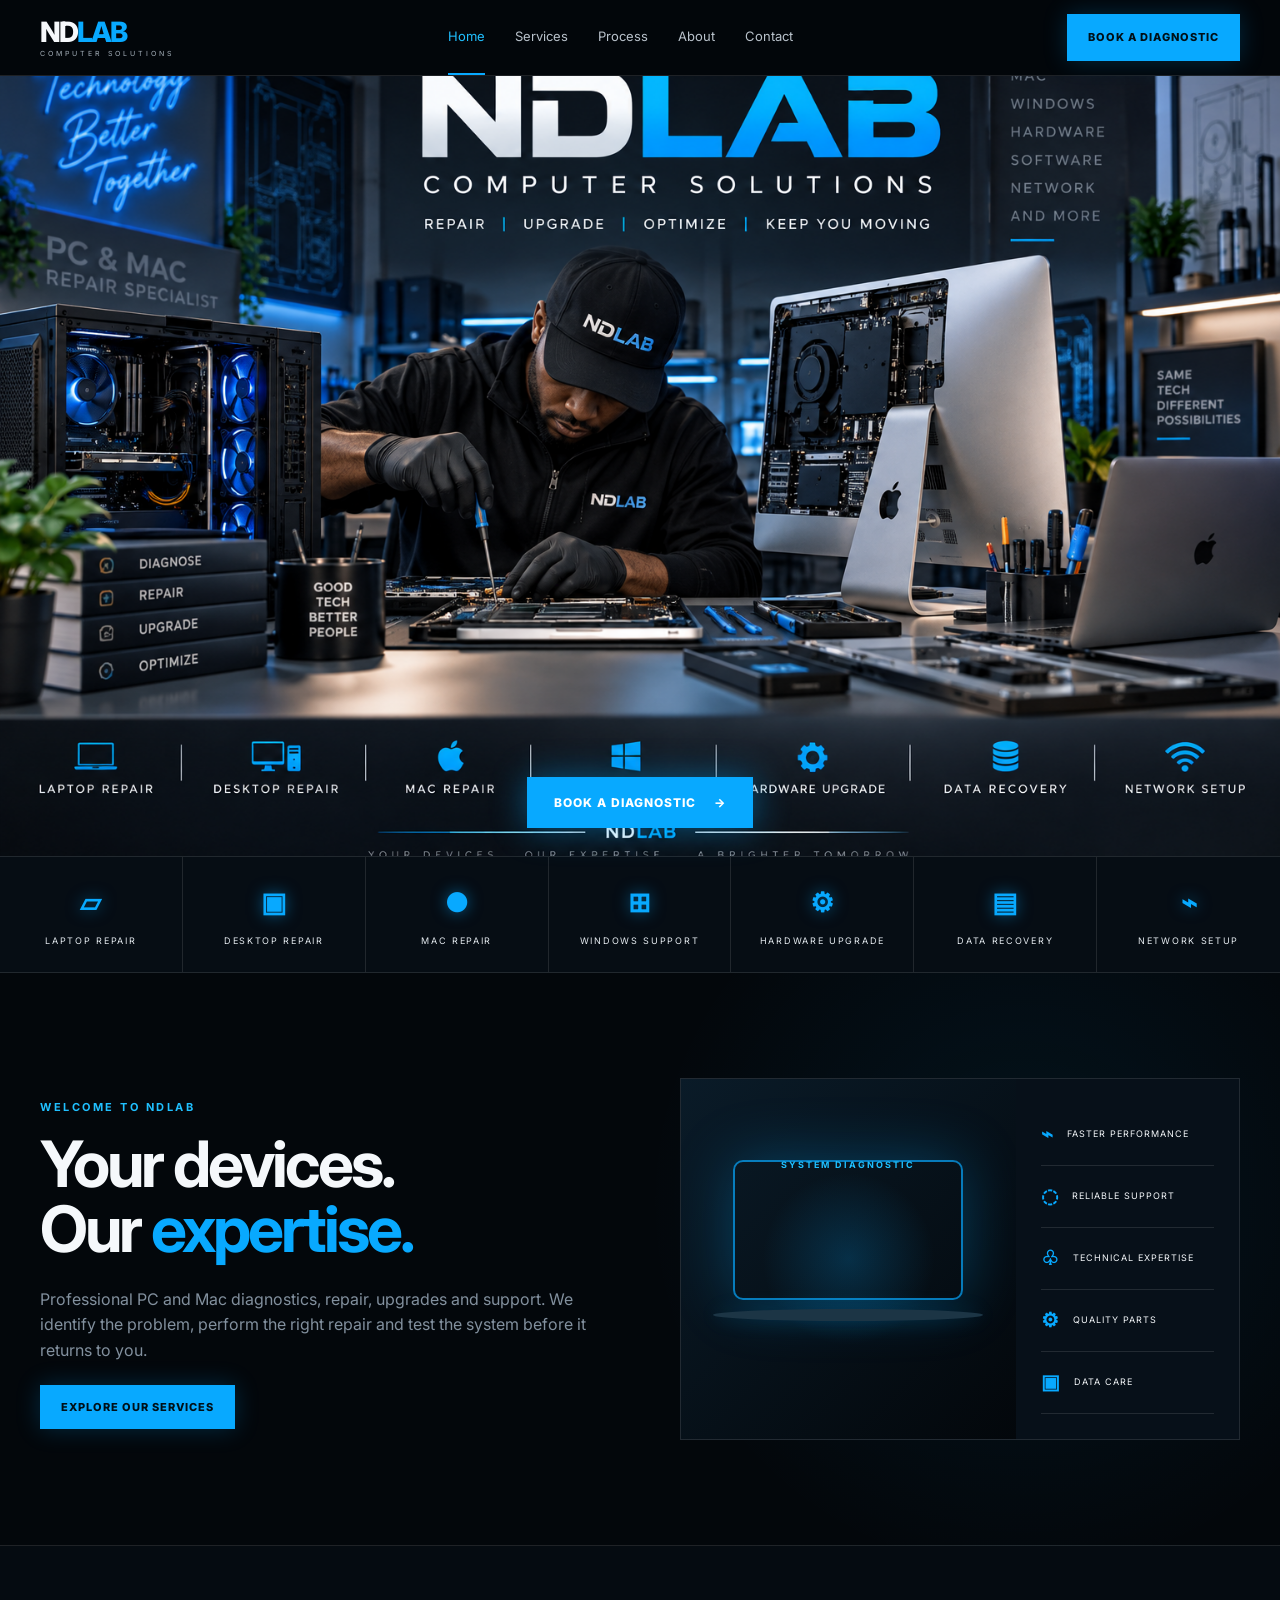
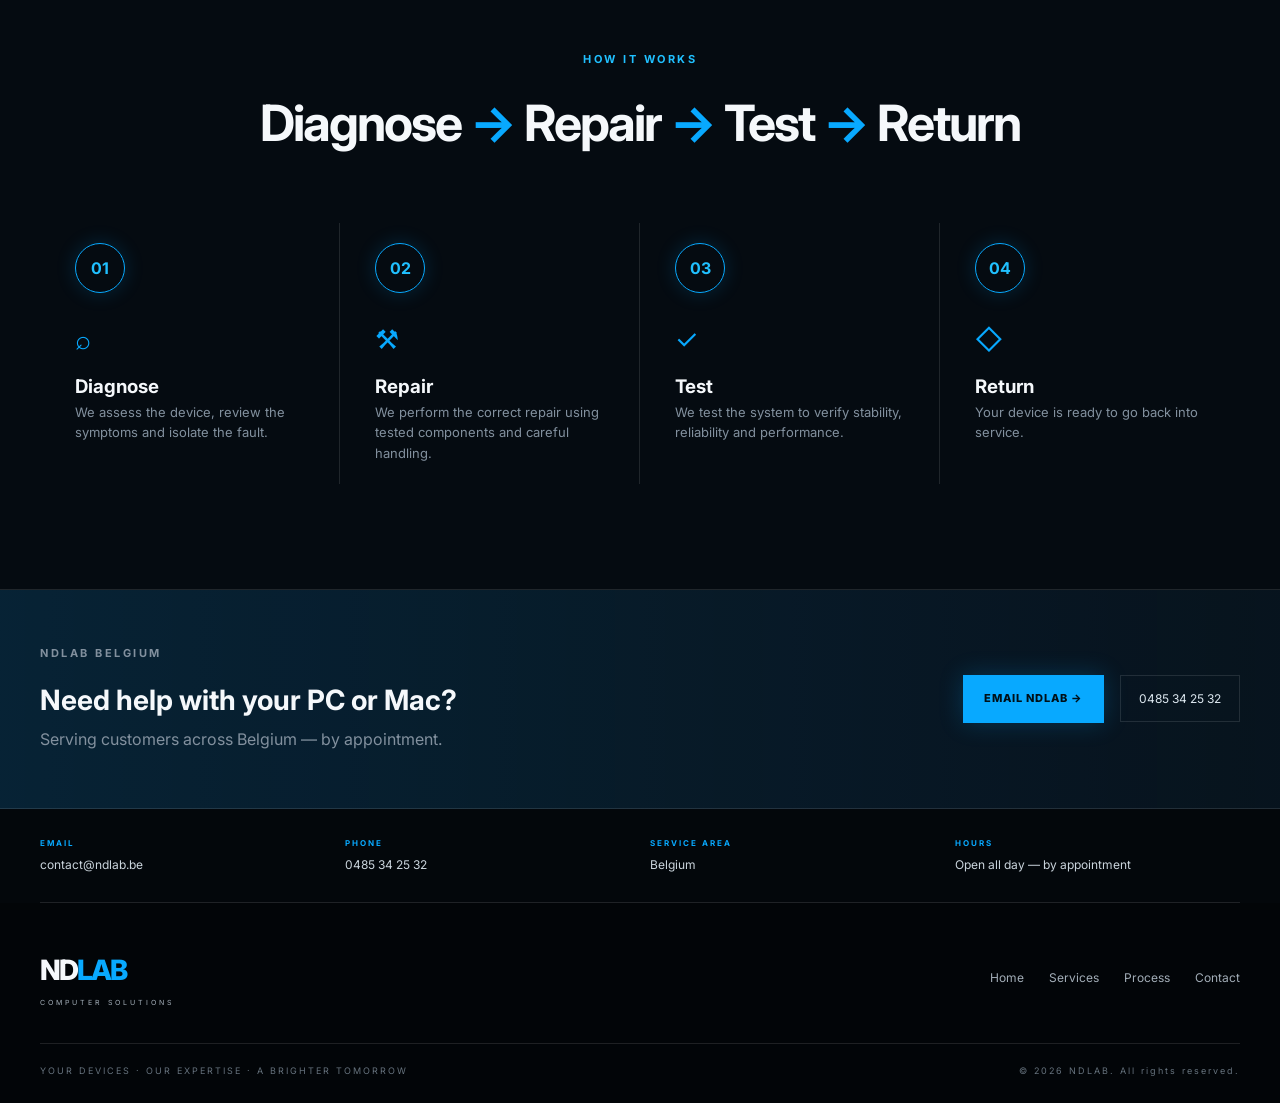
==== commit 9db97a10: "Add files via upload" ====
--- a/index.html
+++ b/index.html
@@ -1,435 +1,175 @@
 <!DOCTYPE html>
 <html lang="en">
-  <head>
-    <meta charset="UTF-8" />
-    <meta name="viewport" content="width=device-width, initial-scale=1.0" />
-    <meta
-      name="description"
-      content="NDLAB specializes in PC and Mac repair, upgrades, networking, and maintenance services for homes and businesses."
-    />
-    <title>NDLAB | PC & Mac Repair & Support</title>
-    <link rel="preconnect" href="https://fonts.googleapis.com" />
-    <link rel="preconnect" href="https://fonts.gstatic.com" crossorigin />
-    <link
-      href="https://fonts.googleapis.com/css2?family=Inter:wght@400;500;600;700;800&display=swap"
-      rel="stylesheet"
-    />
-    <link rel="stylesheet" href="styles.css" />
-  </head>
-  <body>
-    <header class="site-header">
-      <div class="container nav">
-        <div class="brand">
-          <span class="brand-mark">ND</span>
-          <div>
-            <strong>NDLAB</strong>
-            <small>PC & Mac Specialists</small>
-          </div>
+<head>
+  <meta charset="UTF-8">
+  <meta name="viewport" content="width=device-width, initial-scale=1.0">
+  <meta name="description" content="NDLAB Computer Solutions — PC and Mac diagnostics, repair, upgrades, optimization and data recovery across Belgium.">
+  <title>NDLAB | Computer Solutions</title>
+  <link rel="preconnect" href="https://fonts.googleapis.com">
+  <link rel="preconnect" href="https://fonts.gstatic.com" crossorigin>
+  <link href="https://fonts.googleapis.com/css2?family=Inter:wght@400;500;600;700;800&display=swap" rel="stylesheet">
+  <link rel="stylesheet" href="styles.css">
+</head>
+<body>
+
+<header class="site-header">
+  <div class="container nav">
+    <a class="brand" href="#">
+      <span class="brand-logo">ND<span>LAB</span></span>
+      <span class="brand-sub">COMPUTER SOLUTIONS</span>
+    </a>
+
+    <nav class="main-nav" aria-label="Main navigation">
+      <a class="active" href="#">Home</a>
+      <a href="#services">Services</a>
+      <a href="#process">Process</a>
+      <a href="#about">About</a>
+      <a href="#contact">Contact</a>
+    </nav>
+
+    <a class="nav-cta" href="#contact">BOOK A DIAGNOSTIC</a>
+  </div>
+</header>
+
+<main>
+
+  <section class="hero">
+    <img class="hero-image" src="ndlab-repair-lab.png" alt="NDLAB computer repair laboratory">
+    <div class="hero-cta">
+      <a href="#contact">BOOK A DIAGNOSTIC <span>→</span></a>
+    </div>
+  </section>
+
+  <section class="service-strip" id="services">
+    <div class="service-item"><b>▱</b><span>LAPTOP REPAIR</span></div>
+    <div class="service-item"><b>▣</b><span>DESKTOP REPAIR</span></div>
+    <div class="service-item"><b>●</b><span>MAC REPAIR</span></div>
+    <div class="service-item"><b>⊞</b><span>WINDOWS SUPPORT</span></div>
+    <div class="service-item"><b>⚙</b><span>HARDWARE UPGRADE</span></div>
+    <div class="service-item"><b>▤</b><span>DATA RECOVERY</span></div>
+    <div class="service-item"><b>⌁</b><span>NETWORK SETUP</span></div>
+  </section>
+
+  <section class="section about" id="about">
+    <div class="container about-grid">
+      <div>
+        <p class="eyebrow">WELCOME TO NDLAB</p>
+        <h1>Your devices.<br>Our <span>expertise.</span></h1>
+        <p class="lead">
+          Professional PC and Mac diagnostics, repair, upgrades and support.
+          We identify the problem, perform the right repair and test the system
+          before it returns to you.
+        </p>
+        <a class="button" href="#services">EXPLORE OUR SERVICES</a>
+      </div>
+
+      <div class="about-panel">
+        <div class="mini-screen">
+          <div class="screen-glow"></div>
+          <div class="laptop-shape"></div>
+          <div class="scan-label">SYSTEM DIAGNOSTIC</div>
         </div>
-
-        <nav class="main-nav" aria-label="Main navigation">
-          <a href="services.html">Services</a>
-          <a href="parts.html">Upgrades</a>
-          <a href="#about">About</a>
-          <a href="#process">Process</a>
-          <a href="#pricing">Plans</a>
-          <a href="#contact">Contact</a>
-        </nav>
-
-        <a class="btn btn-primary nav-cta" href="#contact">Book a Repair</a>
-        <button class="menu-toggle" aria-label="Toggle menu">☰</button>
-      </div>
-    </header>
-
-    <main>
-      <section class="hero-lab">
-        <div class="container lab-hero-grid">
-          <div class="lab-copy">
-            <span class="eyebrow">Digital repair laboratory</span>
-            <h1>NDLAB</h1>
-            <p class="hero-subtitle">PC &amp; Mac diagnostics, repairs, upgrades, and recovery for modern digital life.</p>
-            <div class="hero-actions">
-              <a class="btn btn-primary" href="#contact">Book a diagnostic</a>
-              <a class="btn btn-secondary" href="#diagnostic">Select issue</a>
-            </div>
-            <ul class="hero-pills">
-              <li>Diagnostics</li>
-              <li>Repair</li>
-              <li>Recovery</li>
-              <li>Performance</li>
-            </ul>
-          </div>
-
-          <div class="lab-console">
-            <div class="console-header">
-              <span class="dot red"></span>
-              <span class="dot amber"></span>
-              <span class="dot green"></span>
-              <strong>System Diagnostic</strong>
-            </div>
-
-            <div class="console-body">
-              <div class="console-row">
-                <span>Drive health</span>
-                <strong>96%</strong>
-              </div>
-              <div class="console-row">
-                <span>Thermal status</span>
-                <strong>Stable</strong>
-              </div>
-              <div class="console-row">
-                <span>Memory check</span>
-                <strong>Pass</strong>
-              </div>
-              <div class="console-row">
-                <span>Boot sequence</span>
-                <strong>Repair ready</strong>
-              </div>
-            </div>
-
-            <div class="console-visual">
-              <div class="visual-badges" aria-label="System status indicators">
-                <span class="visual-badge badge-live">Live diagnostics</span>
-                <span class="visual-badge badge-score">98% stable</span>
-              </div>
-
-              <img src="6c65e313-40c5-46fc-a94d-f9457166112c.png" alt="Technician working on computer hardware" />
-
-              <div class="visual-overlay">
-                <div class="overlay-card">
-                  <span>Repair time</span>
-                  <strong>4–6 hrs</strong>
-                </div>
-              </div>
-            </div>
-          </div>
-        </div>
-
-        <div class="container lab-strip">
-          <div><span>🖥️</span> PC Repair</div>
-          <div><span>🍏</span> Mac Repair</div>
-          <div><span>⚙️</span> Upgrades</div>
-          <div><span>💾</span> Data Recovery</div>
-          <div><span>📶</span> Networking</div>
-          <div><span>🛠️</span> Diagnostics</div>
-        </div>
-      </section>
-
-      <section class="stats-bar">
-        <div class="container stats-grid">
-          <div>
-            <strong>10+</strong>
-            <span>Years experience</span>
-          </div>
-          <div>
-            <strong>24/7</strong>
-            <span>Remote support</span>
-          </div>
-          <div>
-            <strong>Same-day</strong>
-            <span>On-site visits</span>
-          </div>
-          <div>
-            <strong>Local</strong>
-            <span>Trusted experts</span>
-          </div>
-        </div>
-      </section>
-
-      <section id="services" class="section services-lab">
-        <div class="container">
-          <div class="section-heading">
-            <span class="eyebrow">Core services</span>
-            <h2>Precision support for every layer of your digital setup</h2>
-          </div>
-
-          <div class="card-grid">
-            <article class="info-card premium-card">
-              <div class="icon">🖥️</div>
-              <h3>PC Repair</h3>
-              <p>Diagnostics, board-level fault finding, performance fixes, and full hardware repair for desktops and laptops.</p>
-            </article>
-            <article class="info-card premium-card">
-              <div class="icon">🍏</div>
-              <h3>Mac Repair</h3>
-              <p>Apple system troubleshooting, SSD swaps, screen repairs, and software issues tailored to Mac hardware.</p>
-            </article>
-            <article class="info-card premium-card">
-              <div class="icon">⚙️</div>
-              <h3>Upgrades</h3>
-              <p>RAM, SSD, cooling, and component upgrades designed to improve speed, stability, and lifespan.</p>
-            </article>
-            <article class="info-card premium-card">
-              <div class="icon">💾</div>
-              <h3>Data Recovery</h3>
-              <p>Secure recovery solutions for failed drives, deleted files, corruption, and damaged storage media.</p>
-            </article>
-            <article class="info-card premium-card">
-              <div class="icon">📶</div>
-              <h3>Networking</h3>
-              <p>Wi-Fi optimization, router configuration, business network support, and device-to-device connectivity.</p>
-            </article>
-            <article class="info-card premium-card">
-              <div class="icon">🧪</div>
-              <h3>System Diagnostics</h3>
-              <p>Detailed health checks to isolate faults before repairs begin, saving time and reducing unnecessary work.</p>
-            </article>
-          </div>
-        </div>
-      </section>
-
-      <section id="diagnostic" class="section diagnostic-section">
-        <div class="container">
-          <div class="section-heading">
-            <span class="eyebrow">Diagnostic intake</span>
-            <h2>Tell us what is going wrong, and we’ll route it to the right fix</h2>
-          </div>
-
-          <div class="intake-grid">
-            <button class="intake-card" type="button">
-              <span>01</span>
-              <strong>System won’t boot</strong>
-              <small>Startup failures and black screen issues</small>
-            </button>
-            <button class="intake-card" type="button">
-              <span>02</span>
-              <strong>Slow performance</strong>
-              <small>Lag, crashes, and bottleneck diagnosis</small>
-            </button>
-            <button class="intake-card" type="button">
-              <span>03</span>
-              <strong>Data recovery</strong>
-              <small>Lost files, failed drives, and backup issues</small>
-            </button>
-            <button class="intake-card" type="button">
-              <span>04</span>
-              <strong>Connectivity</strong>
-              <small>Wi‑Fi, printers, and network reliability</small>
-            </button>
-            <button class="intake-card" type="button">
-              <span>05</span>
-              <strong>Mac support</strong>
-              <small>Apple diagnostics and hardware repairs</small>
-            </button>
-            <button class="intake-card" type="button">
-              <span>06</span>
-              <strong>Upgrade path</strong>
-              <small>Performance planning and hardware recommendations</small>
-            </button>
-          </div>
-        </div>
-      </section>
-
-      <section id="about" class="section alt-section trust-section">
-        <div class="container split-layout">
-          <div class="panel">
-            <span class="eyebrow">Why NDLAB</span>
-            <h2>Professional repair standards with transparent results.</h2>
-            <p>
-              We approach every device like a technical lab case: clean diagnosis, documented findings,
-              honest recommendations, and repairs that prioritize stability and long-term performance.
-            </p>
-            <ul class="check-list">
-              <li>Clear pricing before any work begins</li>
-              <li>Tailored recommendations for your setup and budget</li>
-              <li>Support for personal, office, and business systems</li>
-            </ul>
-          </div>
-
-          <div class="feature-box">
-            <div class="feature-item trust-item">
-              <strong>Repair without the guesswork</strong>
-              <span>We identify the root cause before the fix so you get a reliable result instead of a temporary patch.</span>
-            </div>
-            <div class="feature-item trust-item">
-              <strong>Built for home and business</strong>
-              <span>Whether it is a personal laptop or an office network, we provide calm, practical technical support.</span>
-            </div>
-            <div class="feature-item trust-item">
-              <strong>Remote support when needed</strong>
-              <span>Secure remote guidance helps you resolve simpler issues quickly without a full in-person visit.</span>
-            </div>
-          </div>
-        </div>
-      </section>
-
-      <section id="process" class="section process-section">
-        <div class="container">
-          <div class="section-heading">
-            <span class="eyebrow">How it works</span>
-            <h2>Diagnose → repair → test → return</h2>
-          </div>
-
-          <div class="steps-grid">
-            <div class="step-item process-step">
-              <span>01</span>
-              <h3>Diagnose</h3>
-              <p>We assess the device, review symptoms, and isolate the fault before any repair begins.</p>
-            </div>
-            <div class="step-item process-step">
-              <span>02</span>
-              <h3>Repair</h3>
-              <p>We perform the correct fix using tested parts, careful handling, and proven repair methods.</p>
-            </div>
-            <div class="step-item process-step">
-              <span>03</span>
-              <h3>Test</h3>
-              <p>Every system is benchmarked and verified to ensure stability, performance, and reliability.</p>
-            </div>
-            <div class="step-item process-step">
-              <span>04</span>
-              <h3>Return</h3>
-              <p>You receive clear guidance, maintenance notes, and the confidence that your device is ready to use.</p>
-            </div>
-          </div>
-        </div>
-      </section>
-
-      <section id="pricing" class="section alt-section">
-        <div class="container">
-          <div class="section-heading">
-            <span class="eyebrow">Maintenance plans</span>
-            <h2>Flexible plans for every type of computer setup</h2>
-          </div>
-
-          <div class="pricing-grid">
-            <article class="price-card">
-              <h3>Basic</h3>
-              <div class="price">€19<span>/visit</span></div>
-              <ul>
-                <li>Basic diagnostics</li>
-                <li>System checks</li>
-                <li>Quick troubleshooting</li>
-              </ul>
-              <a href="#contact" class="btn btn-secondary">Choose plan</a>
-            </article>
-
-            <article class="price-card featured">
-              <div class="popular">Most Popular</div>
-              <h3>Standard</h3>
-              <div class="price">€49<span>/visit</span></div>
-              <ul>
-                <li>Everything in Basic</li>
-                <li>Performance tuning</li>
-                <li>Software support</li>
-              </ul>
-              <a href="#contact" class="btn btn-primary">Choose plan</a>
-            </article>
-
-            <article class="price-card">
-              <h3>Premium</h3>
-              <div class="price">€89<span>/visit</span></div>
-              <ul>
-                <li>Priority support</li>
-                <li>Advanced troubleshooting</li>
-                <li>On-site assistance</li>
-              </ul>
-              <a href="#contact" class="btn btn-secondary">Choose plan</a>
-            </article>
-          </div>
-        </div>
-      </section>
-
-      <section class="section testimonial-section">
-        <div class="container">
-          <div class="section-heading">
-            <span class="eyebrow">Testimonials</span>
-            <h2>Customers trust us to keep their systems running</h2>
-          </div>
-
-          <div class="testimonial-grid">
-            <blockquote>
-              “My computer was running extremely slow. NDLAB diagnosed the problem, upgraded the hardware, and now it runs like new. Very professional service.”
-              <footer>— Michael D., Small Business Owner</footer>
-            </blockquote>
-            <blockquote>
-              “I thought my MacBook was finished, but NDLAB found the problem and repaired it quickly. They explained everything clearly and kept me informed throughout the process.”
-              <footer>— Emma K., Professional</footer>
-            </blockquote>
-            <blockquote>
-              “I needed more storage and memory for my work computer. NDLAB recommended exactly what I needed without trying to sell me things I didn't need.”
-              <footer>— Thomas V., Freelancer</footer>
-            </blockquote>
-            <blockquote>
-              “Our Wi-Fi and network kept dropping at the office. NDLAB found the issue and got everything working properly. Fast, professional and easy to deal with.”
-              <footer>— Sophie L., Business Owner</footer>
-            </blockquote>
-            <blockquote>
-              “Excellent service from start to finish. They recovered important files from my old computer and helped me set up a reliable backup system.”
-              <footer>— James R., Home User</footer>
-            </blockquote>
-            <blockquote>
-              “Friendly, knowledgeable and straightforward. I finally found someone who can handle both PC and Mac problems without making things complicated.”
-              <footer>— Kevin M., Home Office</footer>
-            </blockquote>
-          </div>
-        </div>
-      </section>
-
-      <section id="contact" class="section cta-section">
-        <div class="container contact-grid">
-          <div class="contact-copy">
-            <span class="eyebrow">Book a consultation</span>
-            <h2>Let’s get your system back to full working order.</h2>
-            <p>Whether it’s a slow workstation, failing MacBook, damaged SSD, or network issue, we’ll guide you to the right fix.</p>
-            <div class="contact-points">
-              <p><strong>Phone:</strong> 0485342532</p>
-              <p><strong>Email:</strong> ferd.nda@gmail.com</p>
-              <p><strong>Hours:</strong> Mon–Sat, 8:00 AM – 6:00 PM</p>
-            </div>
-          </div>
-
-          <form class="contact-form" id="contactForm">
-            <label>
-              Full name
-              <input type="text" name="name" placeholder="Your name" required />
-            </label>
-            <label>
-              Email address
-              <input type="email" name="email" placeholder="you@example.com" required />
-            </label>
-            <label>
-              Device type
-              <select name="device">
-                <option>PC Desktop</option>
-                <option>Laptop</option>
-                <option>MacBook / Mac</option>
-                <option>Networking / Wi‑Fi</option>
-                <option>Other</option>
-              </select>
-            </label>
-            <label>
-              Service needed
-              <select name="service">
-                <option>PC Repair</option>
-                <option>Mac Repair</option>
-                <option>Upgrades</option>
-                <option>Data Recovery</option>
-                <option>Diagnostics</option>
-                <option>Maintenance Plan</option>
-              </select>
-            </label>
-            <label>
-              Message
-              <textarea name="message" rows="4" placeholder="Tell us about your issue"></textarea>
-            </label>
-            <button class="btn btn-primary" type="submit">Send Request</button>
-          </form>
-        </div>
-      </section>
-    </main>
-
-    <footer class="site-footer">
-      <div class="container footer-row">
-        <p>© <span id="year"></span> NDLAB</p>
-        <div class="footer-links">
-          <a href="services.html">Services</a>
-          <a href="#pricing">Plans</a>
-          <a href="#contact">Contact</a>
+        <div class="benefits">
+          <div><b>⌁</b> FASTER PERFORMANCE</div>
+          <div><b>◌</b> RELIABLE SUPPORT</div>
+          <div><b>♧</b> TECHNICAL EXPERTISE</div>
+          <div><b>⚙</b> QUALITY PARTS</div>
+          <div><b>▣</b> DATA CARE</div>
         </div>
       </div>
-    </footer>
+    </div>
+  </section>
 
-    <script src="script.js"></script>
-  </body>
+  <section class="section process" id="process">
+    <div class="container">
+      <div class="center-heading">
+        <p class="eyebrow">HOW IT WORKS</p>
+        <h2>Diagnose <span>→</span> Repair <span>→</span> Test <span>→</span> Return</h2>
+      </div>
+
+      <div class="steps">
+        <article>
+          <strong>01</strong>
+          <i>⌕</i>
+          <h3>Diagnose</h3>
+          <p>We assess the device, review the symptoms and isolate the fault.</p>
+        </article>
+        <article>
+          <strong>02</strong>
+          <i>⚒</i>
+          <h3>Repair</h3>
+          <p>We perform the correct repair using tested components and careful handling.</p>
+        </article>
+        <article>
+          <strong>03</strong>
+          <i>✓</i>
+          <h3>Test</h3>
+          <p>We test the system to verify stability, reliability and performance.</p>
+        </article>
+        <article>
+          <strong>04</strong>
+          <i>◇</i>
+          <h3>Return</h3>
+          <p>Your device is ready to go back into service.</p>
+        </article>
+      </div>
+    </div>
+  </section>
+
+  <section class="contact-banner" id="contact">
+    <div class="container contact-inner">
+      <div>
+        <p class="eyebrow">NDLAB BELGIUM</p>
+        <h2>Need help with your PC or Mac?</h2>
+        <p>Serving customers across Belgium — by appointment.</p>
+      </div>
+      <div class="contact-actions">
+        <a class="button" href="mailto:contact@ndlab.be">EMAIL NDLAB →</a>
+        <a class="phone-link" href="tel:+32485342532">0485 34 25 32</a>
+      </div>
+    </div>
+  </section>
+
+  <section class="contact-details" aria-label="Contact details">
+    <div>
+      <strong>EMAIL</strong>
+      <a href="mailto:contact@ndlab.be">contact@ndlab.be</a>
+    </div>
+    <div>
+      <strong>PHONE</strong>
+      <a href="tel:+32485342532">0485 34 25 32</a>
+    </div>
+    <div>
+      <strong>SERVICE AREA</strong>
+      <span>Belgium</span>
+    </div>
+    <div>
+      <strong>HOURS</strong>
+      <span>Open all day — by appointment</span>
+    </div>
+  </section>
+
+</main>
+
+<footer>
+  <div class="container footer-top">
+    <div>
+      <div class="brand-logo">ND<span>LAB</span></div>
+      <div class="brand-sub">COMPUTER SOLUTIONS</div>
+    </div>
+    <nav aria-label="Footer navigation">
+      <a href="#">Home</a>
+      <a href="#services">Services</a>
+      <a href="#process">Process</a>
+      <a href="#contact">Contact</a>
+    </nav>
+  </div>
+
+  <div class="container footer-bottom">
+    <span>YOUR DEVICES · OUR EXPERTISE · A BRIGHTER TOMORROW</span>
+    <span>© 2026 NDLAB. All rights reserved.</span>
+  </div>
+</footer>
+
+</body>
 </html>
--- a/styles.css
+++ b/styles.css
@@ -1,1127 +1,102 @@
-:root {
-  --bg: #f3f8ff;
-  --bg-soft: #eaf3ff;
-  --bg-card: rgba(255, 255, 255, 0.9);
-  --bg-strong: #0f172a;
-  --card: rgba(255, 255, 255, 0.95);
-  --card-2: #edf3ff;
-  --primary: #2563eb;
-  --primary-dark: #1d4ed8;
-  --accent: #38bdf8;
-  --text: #0f172a;
-  --muted: #475569;
-  --border: rgba(15, 23, 42, 0.08);
-  --shadow: 0 20px 45px rgba(15, 23, 42, 0.12);
-  --glow: 0 0 0 1px rgba(37, 99, 235, 0.08), 0 24px 40px rgba(37, 99, 235, 0.12);
+*{box-sizing:border-box;margin:0;padding:0}
+:root{--bg:#03070b;--blue:#08a9ff;--blue2:#20c0ff;--white:#f5f8fb;--muted:#82909e;--line:rgba(255,255,255,.11)}
+html{scroll-behavior:smooth}
+body{background:var(--bg);color:var(--white);font-family:Inter,Arial,sans-serif;line-height:1.6}
+a{color:inherit;text-decoration:none}
+.container{width:min(1200px,calc(100% - 40px));margin:auto}
+
+.site-header{position:sticky;top:0;z-index:100;background:rgba(3,7,11,.92);border-bottom:1px solid var(--line);backdrop-filter:blur(15px)}
+.nav{min-height:74px;display:flex;align-items:center;justify-content:space-between;gap:30px}
+.brand{display:flex;flex-direction:column;line-height:1}
+.brand-logo{font-size:28px;font-weight:800;letter-spacing:-2px}
+.brand-logo span{color:var(--blue)}
+.brand-sub{margin-top:4px;font-size:7px;letter-spacing:3px;color:#a5b0ba}
+.main-nav{display:flex;gap:30px}
+.main-nav a{color:#b9c2cb;font-size:13px;padding:26px 0;border-bottom:2px solid transparent}
+.main-nav a:hover,.main-nav a.active{color:var(--blue2);border-bottom-color:var(--blue)}
+.nav-cta,.button{background:var(--blue);color:#001018;font-size:11px;font-weight:800;letter-spacing:1px;padding:14px 20px;border:1px solid var(--blue);box-shadow:0 0 25px rgba(8,169,255,.22);transition:.25s}
+.nav-cta:hover,.button:hover{background:transparent;color:var(--blue2);box-shadow:0 0 35px rgba(8,169,255,.4)}
+
+.hero{position:relative;background:#020508}
+.hero-image{display:block;width:100%;height:auto;max-height:780px;object-fit:cover}
+.hero-cta{position:absolute;left:50%;bottom:28px;transform:translateX(-50%)}
+.hero-cta a{display:block;padding:16px 27px;background:var(--blue);color:white;font-size:12px;font-weight:800;letter-spacing:1px;box-shadow:0 0 35px rgba(8,169,255,.45);transition:.25s}
+.hero-cta a:hover{background:#007ec3;transform:translateY(-2px)}
+.hero-cta span{margin-left:14px}
+
+.service-strip{display:grid;grid-template-columns:repeat(7,1fr);border-top:1px solid var(--line);border-bottom:1px solid var(--line);background:#060d14}
+.service-item{min-height:115px;display:flex;flex-direction:column;align-items:center;justify-content:center;gap:10px;border-right:1px solid var(--line);text-align:center}
+.service-item:last-child{border-right:0}
+.service-item b{color:var(--blue);font-size:27px;text-shadow:0 0 15px rgba(8,169,255,.5)}
+.service-item span{font-size:9px;letter-spacing:1.7px;color:#e5ebf0}
+
+.section{padding:105px 0;border-bottom:1px solid var(--line)}
+.eyebrow{color:var(--blue2);font-size:11px;letter-spacing:2.5px;font-weight:700;margin-bottom:15px}
+
+.about{background:radial-gradient(circle at 80% 40%,rgba(8,169,255,.08),transparent 35%),var(--bg)}
+.about-grid{display:grid;grid-template-columns:1fr 1fr;gap:80px;align-items:center}
+.about h1{font-size:clamp(42px,5vw,70px);line-height:1.02;letter-spacing:-3px;margin-bottom:25px}
+.about h1 span{color:var(--blue)}
+.lead{color:var(--muted);max-width:570px;margin-bottom:30px}
+
+.about-panel{display:grid;grid-template-columns:1.2fr .8fr;border:1px solid var(--line);min-height:360px;background:#071019}
+.mini-screen{position:relative;min-height:360px;background:radial-gradient(circle at 50% 50%,rgba(8,169,255,.2),transparent 35%),linear-gradient(135deg,#0a1b28,#03070b);overflow:hidden}
+.screen-glow{position:absolute;width:230px;height:140px;left:50%;top:42%;transform:translate(-50%,-50%);border:2px solid rgba(8,169,255,.7);border-radius:10px;box-shadow:0 0 60px rgba(8,169,255,.3)}
+.laptop-shape{position:absolute;width:270px;height:12px;left:50%;top:64%;transform:translateX(-50%);border-radius:50%;background:#1c3545;box-shadow:0 0 20px rgba(8,169,255,.2)}
+.scan-label{position:absolute;left:50%;top:22%;transform:translateX(-50%);font-size:9px;letter-spacing:2px;color:var(--blue2);font-weight:700;white-space:nowrap}
+.benefits{padding:25px}
+.benefits div{min-height:62px;display:flex;align-items:center;gap:13px;border-bottom:1px solid var(--line);font-size:9px;letter-spacing:1px}
+.benefits b{color:var(--blue);font-size:20px}
+
+.process{background:#050b11}
+.center-heading{text-align:center;margin-bottom:60px}
+.center-heading h2{font-size:clamp(30px,4vw,50px);letter-spacing:-2px}
+.center-heading h2 span{color:var(--blue)}
+.steps{display:grid;grid-template-columns:repeat(4,1fr)}
+.steps article{padding:20px 35px;border-right:1px solid var(--line)}
+.steps article:last-child{border-right:0}
+.steps strong{display:grid;place-items:center;width:50px;height:50px;border:1px solid var(--blue);border-radius:50%;color:var(--blue2);box-shadow:0 0 20px rgba(8,169,255,.18)}
+.steps i{display:block;margin:25px 0 10px;color:var(--blue);font-size:27px;font-style:normal}
+.steps p{color:var(--muted);font-size:13px}
+
+.contact-banner{padding:55px 0;background:linear-gradient(90deg,rgba(8,169,255,.12),rgba(8,169,255,.02)),#071019;border-bottom:1px solid var(--line)}
+.contact-inner{display:flex;align-items:center;justify-content:space-between;gap:30px}
+.contact-inner h2{font-size:28px;margin-bottom:5px}
+.contact-inner p{color:var(--muted)}
+.contact-actions{display:flex;align-items:center;gap:16px;flex-wrap:wrap}
+.phone-link{padding:13px 18px;border:1px solid var(--line);font-size:12px;color:#dce7ef}
+.phone-link:hover{border-color:var(--blue);color:var(--blue2)}
+
+.contact-details{width:min(1200px,calc(100% - 40px));margin:0 auto;padding:28px 0;display:grid;grid-template-columns:repeat(4,1fr);gap:20px;border-bottom:1px solid var(--line)}
+.contact-details div{display:flex;flex-direction:column;gap:5px}
+.contact-details strong{font-size:8px;letter-spacing:2px;color:var(--blue)}
+.contact-details a,.contact-details span{font-size:12px;color:#cbd5dd}
+
+footer{padding:45px 0 25px;background:#020508}
+.footer-top{display:flex;justify-content:space-between;align-items:center;padding-bottom:35px;border-bottom:1px solid var(--line)}
+.footer-top nav{display:flex;gap:25px}
+.footer-top nav a{color:#a2adb7;font-size:12px}
+.footer-bottom{display:flex;justify-content:space-between;gap:20px;padding-top:20px;color:#66727d;font-size:9px;letter-spacing:2px}
+
+@media(max-width:950px){
+.main-nav{display:none}
+.service-strip{grid-template-columns:repeat(4,1fr)}
+.about-grid{grid-template-columns:1fr}
+.steps{grid-template-columns:repeat(2,1fr)}
+.steps article:nth-child(2){border-right:0}
 }
-
-* {
-  box-sizing: border-box;
+@media(max-width:650px){
+.container{width:min(100% - 24px,1200px)}
+.nav-cta{display:none}
+.hero-image{min-height:420px;object-fit:cover}
+.hero-cta{bottom:18px;width:max-content}
+.service-strip{grid-template-columns:repeat(2,1fr)}
+.service-item{border-bottom:1px solid var(--line)}
+.about-panel{grid-template-columns:1fr}
+.benefits{display:grid;grid-template-columns:1fr 1fr}
+.steps{grid-template-columns:1fr}
+.steps article{border-right:0;border-bottom:1px solid var(--line)}
+.contact-inner,.footer-top,.footer-bottom{flex-direction:column;align-items:flex-start}
+.contact-details{width:min(100% - 24px,1200px);grid-template-columns:1fr 1fr}
+.footer-top nav{flex-wrap:wrap}
 }
-
-html {
-  scroll-behavior: smooth;
-}
-
-body {
-  margin: 0;
-  font-family: "Inter", sans-serif;
-  background:
-    radial-gradient(circle at top left, rgba(37, 99, 235, 0.12), transparent 25%),
-    radial-gradient(circle at bottom right, rgba(56, 189, 248, 0.12), transparent 30%),
-    var(--bg);
-  color: var(--text);
-  line-height: 1.6;
-}
-
-a {
-  text-decoration: none;
-  color: inherit;
-}
-
-img {
-  max-width: 100%;
-  display: block;
-}
-
-button,
-input,
-select,
-textarea {
-  font: inherit;
-}
-
-.container {
-  width: min(1120px, calc(100% - 32px));
-  margin: 0 auto;
-}
-
-.section {
-  padding: 100px 0;
-}
-
-.alt-section {
-  background: #eef4ff;
-}
-
-.eyebrow {
-  display: inline-block;
-  margin-bottom: 16px;
-  border-radius: 999px;
-  padding: 8px 14px;
-  background: rgba(37, 99, 235, 0.12);
-  color: var(--primary-dark);
-  font-size: 0.78rem;
-  font-weight: 700;
-  letter-spacing: 0.08em;
-  text-transform: uppercase;
-}
-
-h1,
-h2,
-h3,
-p {
-  margin-top: 0;
-}
-
-h1 {
-  font-size: clamp(2.5rem, 5vw, 4.4rem);
-  line-height: 1.1;
-  letter-spacing: -0.05em;
-  margin-bottom: 20px;
-}
-
-h2 {
-  font-size: clamp(2rem, 3vw, 3rem);
-  line-height: 1.15;
-  letter-spacing: -0.04em;
-  margin-bottom: 18px;
-}
-
-p {
-  color: var(--muted);
-  font-size: 1.05rem;
-}
-
-.btn {
-  display: inline-flex;
-  align-items: center;
-  justify-content: center;
-  border: none;
-  border-radius: 12px;
-  padding: 14px 22px;
-  font-weight: 700;
-  transition: transform 0.2s ease, box-shadow 0.2s ease;
-  cursor: pointer;
-}
-
-.btn:hover {
-  transform: translateY(-1px);
-}
-
-.btn-primary {
-  background: linear-gradient(135deg, var(--primary), var(--accent));
-  color: #fff;
-  box-shadow: 0 16px 30px rgba(37, 99, 235, 0.22);
-}
-
-.btn-secondary {
-  background: #fff;
-  color: var(--text);
-  border: 1px solid var(--border);
-}
-
-.site-header {
-  position: sticky;
-  top: 0;
-  z-index: 100;
-  background: rgba(255, 255, 255, 0.82);
-  backdrop-filter: blur(14px);
-  border-bottom: 1px solid rgba(15, 23, 42, 0.04);
-}
-
-.nav {
-  display: flex;
-  align-items: center;
-  justify-content: space-between;
-  min-height: 80px;
-  gap: 24px;
-}
-
-.brand {
-  display: inline-flex;
-  align-items: center;
-  gap: 12px;
-}
-
-.brand-mark {
-  display: grid;
-  place-items: center;
-  width: 44px;
-  height: 44px;
-  border-radius: 12px;
-  background: linear-gradient(135deg, var(--primary), var(--accent));
-  color: #fff;
-  font-weight: 800;
-  letter-spacing: 0.06em;
-}
-
-.brand strong,
-.brand small {
-  display: block;
-}
-
-.brand strong {
-  color: var(--text);
-  font-size: 1.2rem;
-  letter-spacing: 0.12em;
-  text-transform: uppercase;
-}
-
-.brand small {
-  color: var(--muted);
-  letter-spacing: 0.08em;
-  text-transform: uppercase;
-  font-size: 0.7rem;
-}
-
-.main-nav {
-  display: flex;
-  align-items: center;
-  gap: 28px;
-  color: var(--muted);
-  font-weight: 600;
-}
-
-.main-nav a:hover {
-  color: var(--text);
-}
-
-.nav-cta {
-  white-space: nowrap;
-}
-
-.menu-toggle {
-  display: none;
-  background: transparent;
-  border: 1px solid var(--border);
-  width: 44px;
-  height: 44px;
-  border-radius: 10px;
-  font-size: 1.4rem;
-}
-
-.hero-lab {
-  position: relative;
-  overflow: hidden;
-  padding: 48px 0 12px;
-  background:
-    radial-gradient(circle at top, rgba(59, 130, 246, 0.24), transparent 28%),
-    linear-gradient(180deg, #030b16 0%, #071c2d 38%, #08111c 100%);
-}
-
-.hero-lab::before {
-  content: "";
-  position: absolute;
-  inset: 0;
-  background-image: linear-gradient(rgba(148, 163, 184, 0.08) 1px, transparent 1px), linear-gradient(90deg, rgba(148, 163, 184, 0.06) 1px, transparent 1px);
-  background-size: 32px 32px;
-  mask-image: radial-gradient(circle at center, black 35%, transparent 100%);
-  pointer-events: none;
-}
-
-.lab-hero-grid {
-  position: relative;
-  z-index: 1;
-  display: grid;
-  grid-template-columns: 0.9fr 1.1fr;
-  gap: 28px;
-  align-items: center;
-}
-
-.lab-copy,
-.lab-console {
-  position: relative;
-  z-index: 1;
-}
-
-.lab-copy {
-  padding: 18px 0;
-}
-
-.lab-copy h1 {
-  margin-bottom: 8px;
-  font-size: clamp(3.8rem, 7vw, 7rem);
-  letter-spacing: -0.08em;
-  line-height: 0.9;
-  color: #f4fbff;
-  text-transform: uppercase;
-  text-shadow: 0 0 24px rgba(59, 130, 246, 0.35);
-}
-
-.hero-subtitle {
-  max-width: 620px;
-  color: rgba(214, 233, 255, 0.85);
-  font-size: clamp(1rem, 1.6vw, 1.45rem);
-  line-height: 1.5;
-}
-
-.hero-actions {
-  margin: 26px 0 24px;
-}
-
-.hero-pills {
-  list-style: none;
-  margin: 0;
-  padding: 0;
-  display: flex;
-  flex-wrap: wrap;
-  gap: 10px;
-}
-
-.hero-pills li {
-  border: 1px solid rgba(96, 165, 250, 0.35);
-  background: rgba(15, 23, 42, 0.42);
-  color: #dff5ff;
-  border-radius: 999px;
-  padding: 8px 12px;
-  font-size: 0.7rem;
-  letter-spacing: 0.12em;
-  text-transform: uppercase;
-}
-
-.lab-console {
-  position: relative;
-  border: 1px solid rgba(96, 165, 250, 0.35);
-  border-radius: 34px;
-  background: linear-gradient(180deg, rgba(13, 24, 37, 0.9), rgba(10, 17, 27, 0.85));
-  box-shadow: 0 28px 80px rgba(15, 118, 110, 0.18), 0 0 0 1px rgba(59, 130, 246, 0.14);
-  overflow: hidden;
-}
-
-.console-header {
-  display: flex;
-  align-items: center;
-  gap: 10px;
-  padding: 14px 18px;
-  border-bottom: 1px solid rgba(96, 165, 250, 0.2);
-  background: rgba(8, 16, 24, 0.9);
-  color: #dfeefe;
-  border-radius: 34px 34px 0 0;
-}
-
-.dot {
-  display: inline-block;
-  width: 10px;
-  height: 10px;
-  border-radius: 50%;
-}
-
-.dot.red { background: #f87171; }
-.dot.amber { background: #fbbf24; }
-.dot.green { background: #34d399; }
-
-.console-header strong {
-  margin-left: 8px;
-  letter-spacing: 0.06em;
-  text-transform: uppercase;
-  font-size: 0.78rem;
-}
-
-.console-body {
-  padding: 18px 20px 8px;
-  display: grid;
-  gap: 12px;
-}
-
-.console-row {
-  display: flex;
-  align-items: center;
-  justify-content: space-between;
-  gap: 18px;
-  border: 1px solid rgba(96, 165, 250, 0.15);
-  border-radius: 12px;
-  background: rgba(15, 23, 42, 0.56);
-  padding: 12px 14px;
-  color: rgba(224, 236, 252, 0.9);
-}
-
-.console-row strong {
-  color: #70d9ff;
-  font-weight: 700;
-}
-
-.console-visual {
-  position: relative;
-  padding: 20px 20px 26px;
-  background: radial-gradient(circle at top, rgba(59, 130, 246, 0.24), rgba(8, 16, 24, 0.16) 35%, rgba(8, 16, 24, 0) 75%), linear-gradient(180deg, rgba(8, 16, 24, 0.18), rgba(8, 16, 24, 0.04));
-  border-radius: 0 0 34px 34px;
-  display: flex;
-  justify-content: center;
-  align-items: center;
-}
-
-.visual-badges {
-  position: absolute;
-  top: 16px;
-  left: 28px;
-  right: 28px;
-  z-index: 2;
-  display: flex;
-  justify-content: space-between;
-  gap: 12px;
-  pointer-events: none;
-}
-
-.visual-badge {
-  display: inline-flex;
-  align-items: center;
-  gap: 8px;
-  padding: 8px 12px;
-  border: 1px solid rgba(147, 197, 253, 0.28);
-  border-radius: 999px;
-  background: rgba(8, 15, 26, 0.72);
-  color: #e0f2fe;
-  font-size: 0.68rem;
-  font-weight: 700;
-  letter-spacing: 0.1em;
-  text-transform: uppercase;
-  backdrop-filter: blur(10px);
-}
-
-.visual-badge::before {
-  content: "";
-  width: 8px;
-  height: 8px;
-  border-radius: 50%;
-  background: #22c55e;
-  box-shadow: 0 0 0 4px rgba(34, 197, 94, 0.18);
-}
-
-.badge-score {
-  border-color: rgba(96, 165, 250, 0.3);
-}
-
-.console-visual img {
-  position: relative;
-  z-index: 1;
-  display: block;
-  width: min(100%, 600px);
-  height: 360px;
-  margin: 58px auto 0;
-  object-fit: cover;
-  object-position: center 38%;
-  border-radius: 26px;
-  border: 1px solid rgba(96, 165, 250, 0.2);
-  filter: saturate(0.88) contrast(1.08) brightness(1.02);
-  box-shadow: 0 18px 35px rgba(10, 20, 31, 0.28);
-  transform: scale(1.02);
-}
-
-.visual-overlay {
-  position: absolute;
-  right: calc(50% - 230px);
-  bottom: 26px;
-  z-index: 2;
-  transform: translateX(50%);
-}
-
-.overlay-card {
-  display: grid;
-  gap: 2px;
-  padding: 12px 14px;
-  border: 1px solid rgba(147, 197, 253, 0.28);
-  border-radius: 16px;
-  background: rgba(8, 15, 26, 0.8);
-  color: #e0f2fe;
-  backdrop-filter: blur(10px);
-  box-shadow: 0 18px 32px rgba(15, 23, 42, 0.2);
-}
-
-.overlay-card span {
-  font-size: 0.68rem;
-  letter-spacing: 0.1em;
-  text-transform: uppercase;
-  color: rgba(191, 219, 254, 0.72);
-}
-
-.overlay-card strong {
-  font-size: 1.25rem;
-  letter-spacing: -0.05em;
-  color: #f8fbff;
-}
-
-.lab-strip {
-  position: relative;
-  z-index: 1;
-  margin-top: 24px;
-  display: grid;
-  grid-template-columns: repeat(6, minmax(0, 1fr));
-  gap: 12px;
-}
-
-.lab-strip div {
-  display: flex;
-  align-items: center;
-  justify-content: center;
-  gap: 10px;
-  min-height: 86px;
-  background: rgba(10, 20, 31, 0.7);
-  border: 1px solid rgba(96, 165, 250, 0.18);
-  border-radius: 14px;
-  color: #dff6ff;
-  font-weight: 700;
-  letter-spacing: 0.06em;
-  text-transform: uppercase;
-  font-size: 0.75rem;
-}
-
-.lab-strip span {
-  font-size: 1.3rem;
-}
-
-.services-lab {
-  position: relative;
-}
-
-.premium-card {
-  background: linear-gradient(180deg, rgba(255,255,255,0.98), rgba(240,247,255,0.9));
-  border: 1px solid rgba(59, 130, 246, 0.12);
-  box-shadow: 0 18px 30px rgba(15, 23, 42, 0.04);
-}
-
-.diagnostic-section {
-  background: linear-gradient(180deg, rgba(15,23,42,0.02), rgba(37,99,235,0.04));
-}
-
-.intake-grid {
-  display: grid;
-  grid-template-columns: repeat(3, minmax(0, 1fr));
-  gap: 18px;
-}
-
-.intake-card {
-  border: 1px solid rgba(59, 130, 246, 0.12);
-  background: linear-gradient(180deg, #ffffff, #edf6ff);
-  border-radius: 20px;
-  padding: 22px 18px;
-  text-align: left;
-  display: grid;
-  gap: 12px;
-  cursor: pointer;
-  transition: transform 0.2s ease, box-shadow 0.2s ease;
-}
-
-.intake-card:hover {
-  transform: translateY(-4px);
-  box-shadow: 0 18px 30px rgba(15, 23, 42, 0.08);
-}
-
-.intake-card span {
-  display: inline-flex;
-  width: 36px;
-  height: 36px;
-  align-items: center;
-  justify-content: center;
-  border-radius: 50%;
-  background: rgba(37, 99, 235, 0.08);
-  color: var(--primary-dark);
-  font-weight: 800;
-}
-
-.intake-card strong {
-  font-size: 1.25rem;
-}
-
-.intake-card small {
-  color: var(--muted);
-  font-size: 0.9rem;
-}
-
-.trust-section {
-  background: linear-gradient(180deg, rgba(238,244,255,0.9), rgba(222,234,255,0.8));
-}
-
-.trust-item {
-  border-left: 4px solid var(--primary);
-}
-
-.process-step {
-  background: linear-gradient(180deg, #ffffff, #f4f9ff);
-}
-
-@media (max-width: 900px) {
-  .lab-hero-grid,
-  .contact-grid,
-  .split-layout,
-  .card-grid,
-  .steps-grid,
-  .pricing-grid,
-  .testimonial-grid,
-  .intake-grid {
-    grid-template-columns: 1fr 1fr;
-  }
-
-  .lab-hero-grid,
-  .split-layout,
-  .contact-grid {
-    grid-template-columns: 1fr;
-  }
-
-  .lab-strip {
-    grid-template-columns: repeat(3, minmax(0, 1fr));
-  }
-
-  .main-nav {
-    position: absolute;
-    top: 86px;
-    left: 16px;
-    right: 16px;
-    display: none;
-    flex-direction: column;
-    align-items: flex-start;
-    background: rgba(255, 255, 255, 0.96);
-    border: 1px solid var(--border);
-    border-radius: 16px;
-    box-shadow: var(--shadow);
-    padding: 20px;
-  }
-
-  .main-nav.open {
-    display: flex;
-  }
-
-  .menu-toggle {
-    display: inline-flex;
-    align-items: center;
-    justify-content: center;
-  }
-
-  .nav-cta {
-    display: none;
-  }
-}
-
-@media (max-width: 640px) {
-  .section {
-    padding: 78px 0;
-  }
-
-  .card-grid,
-  .steps-grid,
-  .pricing-grid,
-  .testimonial-grid,
-  .stats-grid,
-  .intake-grid,
-  .lab-strip {
-    grid-template-columns: 1fr;
-  }
-
-  .hero-lab {
-    padding-top: 28px;
-  }
-
-  .lab-copy h1 {
-    font-size: 3.1rem;
-  }
-
-  .hero-subtitle {
-    font-size: 1rem;
-  }
-
-  .console-visual img {
-    height: 230px;
-  }
-
-  .visual-badges {
-    left: 18px;
-    right: 18px;
-    top: 12px;
-    flex-direction: column;
-    align-items: flex-start;
-  }
-
-  .visual-overlay {
-    right: 18px;
-    bottom: 18px;
-  }
-
-  .site-header {
-    position: sticky;
-  }
-}
-
-.stats-bar {
-  padding: 18px 0 0;
-}
-
-.stats-grid {
-  background: linear-gradient(135deg, #0f172a, #1e293b);
-  border-radius: 22px;
-  display: grid;
-  grid-template-columns: repeat(4, minmax(0, 1fr));
-  gap: 18px;
-  padding: 32px 36px;
-  box-shadow: var(--shadow);
-}
-
-.stats-grid div {
-  text-align: center;
-  color: #fff;
-}
-
-.stats-grid strong {
-  display: block;
-  font-size: clamp(1.5rem, 3vw, 2.2rem);
-  margin-bottom: 6px;
-}
-
-.stats-grid span {
-  color: rgba(255, 255, 255, 0.75);
-}
-
-.section-heading {
-  max-width: 700px;
-  margin-bottom: 42px;
-}
-
-.card-grid,
-.steps-grid,
-.pricing-grid,
-.testimonial-grid,
-.service-list {
-  display: grid;
-  gap: 24px;
-}
-
-.card-grid {
-  grid-template-columns: repeat(3, minmax(0, 1fr));
-}
-
-.info-card,
-.step-item,
-.price-card,
-.testimonial-grid blockquote {
-  background: var(--card);
-  border: 1px solid var(--border);
-  border-radius: 22px;
-  padding: 28px 22px;
-  box-shadow: 0 12px 30px rgba(15, 23, 42, 0.04);
-}
-
-.icon {
-  display: inline-grid;
-  place-items: center;
-  width: 58px;
-  height: 58px;
-  border-radius: 16px;
-  background: rgba(37, 99, 235, 0.08);
-  font-size: 1.8rem;
-  margin-bottom: 18px;
-}
-
-.info-card h3 {
-  font-size: 1.4rem;
-  margin-bottom: 10px;
-}
-
-.split-layout {
-  display: grid;
-  grid-template-columns: 1.05fr 0.95fr;
-  gap: 28px;
-  align-items: center;
-}
-
-.check-list {
-  list-style: none;
-  padding: 0;
-  margin: 24px 0 0;
-  display: grid;
-  gap: 16px;
-  color: var(--text);
-  font-weight: 600;
-}
-
-.check-list li {
-  position: relative;
-  padding-left: 28px;
-}
-
-.check-list li::before {
-  content: "✓";
-  position: absolute;
-  left: 0;
-  color: var(--primary);
-  font-weight: 800;
-}
-
-.feature-box {
-  display: grid;
-  gap: 18px;
-}
-
-.feature-item {
-  background: var(--card);
-  border: 1px solid var(--border);
-  border-radius: 18px;
-  padding: 24px;
-  box-shadow: 0 10px 22px rgba(15, 23, 42, 0.03);
-}
-
-.feature-item strong {
-  display: block;
-  font-size: 1.15rem;
-  margin-bottom: 8px;
-}
-
-.feature-item span {
-  color: var(--muted);
-}
-
-.steps-grid {
-  grid-template-columns: repeat(4, minmax(0, 1fr));
-}
-
-.step-item span {
-  display: inline-flex;
-  align-items: center;
-  justify-content: center;
-  width: 54px;
-  height: 54px;
-  border-radius: 50%;
-  background: rgba(37, 99, 235, 0.08);
-  font-weight: 800;
-  color: var(--primary-dark);
-  margin-bottom: 18px;
-}
-
-.step-item h3 {
-  font-size: 1.3rem;
-  margin-bottom: 8px;
-}
-
-.pricing-grid {
-  grid-template-columns: repeat(3, minmax(0, 1fr));
-}
-
-.price-card {
-  position: relative;
-  padding: 30px 24px;
-}
-
-.price-card.featured {
-  background: linear-gradient(180deg, #ffffff, #eff6ff);
-  border-color: rgba(37, 99, 235, 0.18);
-  transform: translateY(-8px);
-}
-
-.popular {
-  position: absolute;
-  top: 18px;
-  right: 18px;
-  background: var(--primary);
-  color: #fff;
-  border-radius: 999px;
-  padding: 6px 10px;
-  font-size: 0.75rem;
-  font-weight: 700;
-}
-
-.price-card h3 {
-  margin-bottom: 20px;
-  font-size: 1.5rem;
-}
-
-.price {
-  display: flex;
-  align-items: baseline;
-  gap: 6px;
-  font-size: 2.5rem;
-  font-weight: 800;
-  letter-spacing: -0.05em;
-  margin-bottom: 30px;
-}
-
-.price span {
-  font-size: 1rem;
-  color: var(--muted);
-  font-weight: 600;
-}
-
-.price-card ul {
-  list-style: none;
-  padding: 0;
-  margin: 0 0 24px;
-  display: grid;
-  gap: 12px;
-  color: var(--muted);
-}
-
-.price-card li::before {
-  content: "•";
-  color: var(--primary);
-  margin-right: 10px;
-}
-
-.testimonial-grid {
-  grid-template-columns: repeat(3, minmax(0, 1fr));
-}
-
-.service-list {
-  grid-template-columns: repeat(2, minmax(0, 1fr));
-}
-
-.parts-grid {
-  display: grid;
-  grid-template-columns: repeat(3, minmax(0, 1fr));
-  gap: 24px;
-}
-
-.service-page-card,
-.part-card {
-  display: grid;
-  gap: 18px;
-  align-items: start;
-  background: var(--card);
-  border: 1px solid var(--border);
-  border-radius: 22px;
-  padding: 28px 24px;
-  box-shadow: 0 12px 30px rgba(15, 23, 42, 0.04);
-}
-
-.service-page-card {
-  grid-template-columns: 74px 1fr;
-}
-
-.part-card {
-  min-height: 100%;
-  transition: transform 0.2s ease, box-shadow 0.2s ease;
-}
-
-.part-card:hover {
-  transform: translateY(-4px);
-  box-shadow: 0 18px 36px rgba(15, 23, 42, 0.06);
-}
-
-.featured-part {
-  background: linear-gradient(180deg, #ffffff, #edf6ff);
-  border-color: rgba(37, 99, 235, 0.18);
-}
-
-.service-icon,
-.part-icon {
-  display: grid;
-  place-items: center;
-  width: 58px;
-  height: 58px;
-  border-radius: 16px;
-  background: rgba(37, 99, 235, 0.08);
-  font-size: 1.8rem;
-}
-
-.service-page-card h2,
-.part-card h3 {
-  font-size: 1.5rem;
-  margin-bottom: 10px;
-}
-
-.premium-heading {
-  max-width: 760px;
-}
-
-.premium-split {
-  align-items: start;
-}
-
-.premium-feature-item {
-  border-left: 4px solid var(--primary);
-  background: rgba(255, 255, 255, 0.9);
-}
-
-.premium-step {
-  background: linear-gradient(180deg, #ffffff, #f8fbff);
-}
-
-.premium-cta-wrap {
-  padding-top: 0;
-}
-
-.premium-cta {
-  background: linear-gradient(135deg, rgba(37, 99, 235, 0.08), rgba(56, 189, 248, 0.08));
-  border: 1px solid rgba(37, 99, 235, 0.12);
-  border-radius: 24px;
-  padding: 30px 28px;
-}
-
-.page-hero {
-  padding: 100px 0 60px;
-}
-
-.page-hero-inner {
-  max-width: 760px;
-}
-
-.page-hero h1 {
-  margin-bottom: 16px;
-}
-
-.service-cta {
-  display: flex;
-  align-items: center;
-  justify-content: space-between;
-  gap: 20px;
-}
-
-blockquote {
-  margin: 0;
-  color: var(--text);
-  font-size: 1.02rem;
-}
-
-blockquote footer {
-  margin-top: 18px;
-  color: var(--muted);
-  font-weight: 600;
-}
-
-.contact-grid {
-  display: grid;
-  grid-template-columns: 0.9fr 1.1fr;
-  gap: 32px;
-  align-items: center;
-}
-
-.contact-points {
-  margin-top: 24px;
-  display: grid;
-  gap: 12px;
-}
-
-.contact-form {
-  background: #fff;
-  border: 1px solid var(--border);
-  border-radius: 22px;
-  box-shadow: var(--shadow);
-  padding: 28px;
-  display: grid;
-  gap: 18px;
-}
-
-.contact-form label {
-  display: grid;
-  gap: 8px;
-  color: var(--text);
-  font-weight: 600;
-}
-
-.contact-form input,
-.contact-form select,
-.contact-form textarea {
-  width: 100%;
-  border: 1px solid rgba(148, 163, 184, 0.5);
-  border-radius: 12px;
-  background: #f8fafc;
-  padding: 12px 14px;
-  color: var(--text);
-}
-
-.contact-form textarea {
-  resize: vertical;
-}
-
-.site-footer {
-  background: var(--bg-strong);
-  color: rgba(255, 255, 255, 0.8);
-  padding: 24px 0;
-}
-
-.footer-row {
-  display: flex;
-  align-items: center;
-  justify-content: space-between;
-  gap: 18px;
-}
-
-.footer-links {
-  display: flex;
-  gap: 20px;
-}
-
-@media (max-width: 900px) {
-  .hero-grid,
-  .split-layout,
-  .contact-grid,
-  .card-grid,
-  .steps-grid,
-  .pricing-grid,
-  .testimonial-grid {
-    grid-template-columns: 1fr 1fr;
-  }
-
-  .hero-grid,
-  .split-layout,
-  .contact-grid {
-    grid-template-columns: 1fr;
-  }
-
-  .main-nav {
-    position: absolute;
-    top: 86px;
-    left: 16px;
-    right: 16px;
-    display: none;
-    flex-direction: column;
-    align-items: flex-start;
-    background: rgba(255, 255, 255, 0.96);
-    border: 1px solid var(--border);
-    border-radius: 16px;
-    box-shadow: var(--shadow);
-    padding: 20px;
-  }
-
-  .main-nav.open {
-    display: flex;
-  }
-
-  .menu-toggle {
-    display: inline-flex;
-    align-items: center;
-    justify-content: center;
-  }
-
-  .nav-cta {
-    display: none;
-  }
-}
-
-@media (max-width: 640px) {
-  .section {
-    padding: 78px 0;
-  }
-
-  .card-grid,
-  .steps-grid,
-  .pricing-grid,
-  .testimonial-grid,
-  .stats-grid {
-    grid-template-columns: 1fr;
-  }
-
-  .hero {
-    padding-top: 56px;
-  }
-
-  .hero-trust {
-    flex-direction: column;
-    align-items: flex-start;
-  }
-
-  .brand strong {
-    font-size: 1rem;
-  }
-
-  .footer-row {
-    flex-direction: column;
-    text-align: center;
-  }
-}
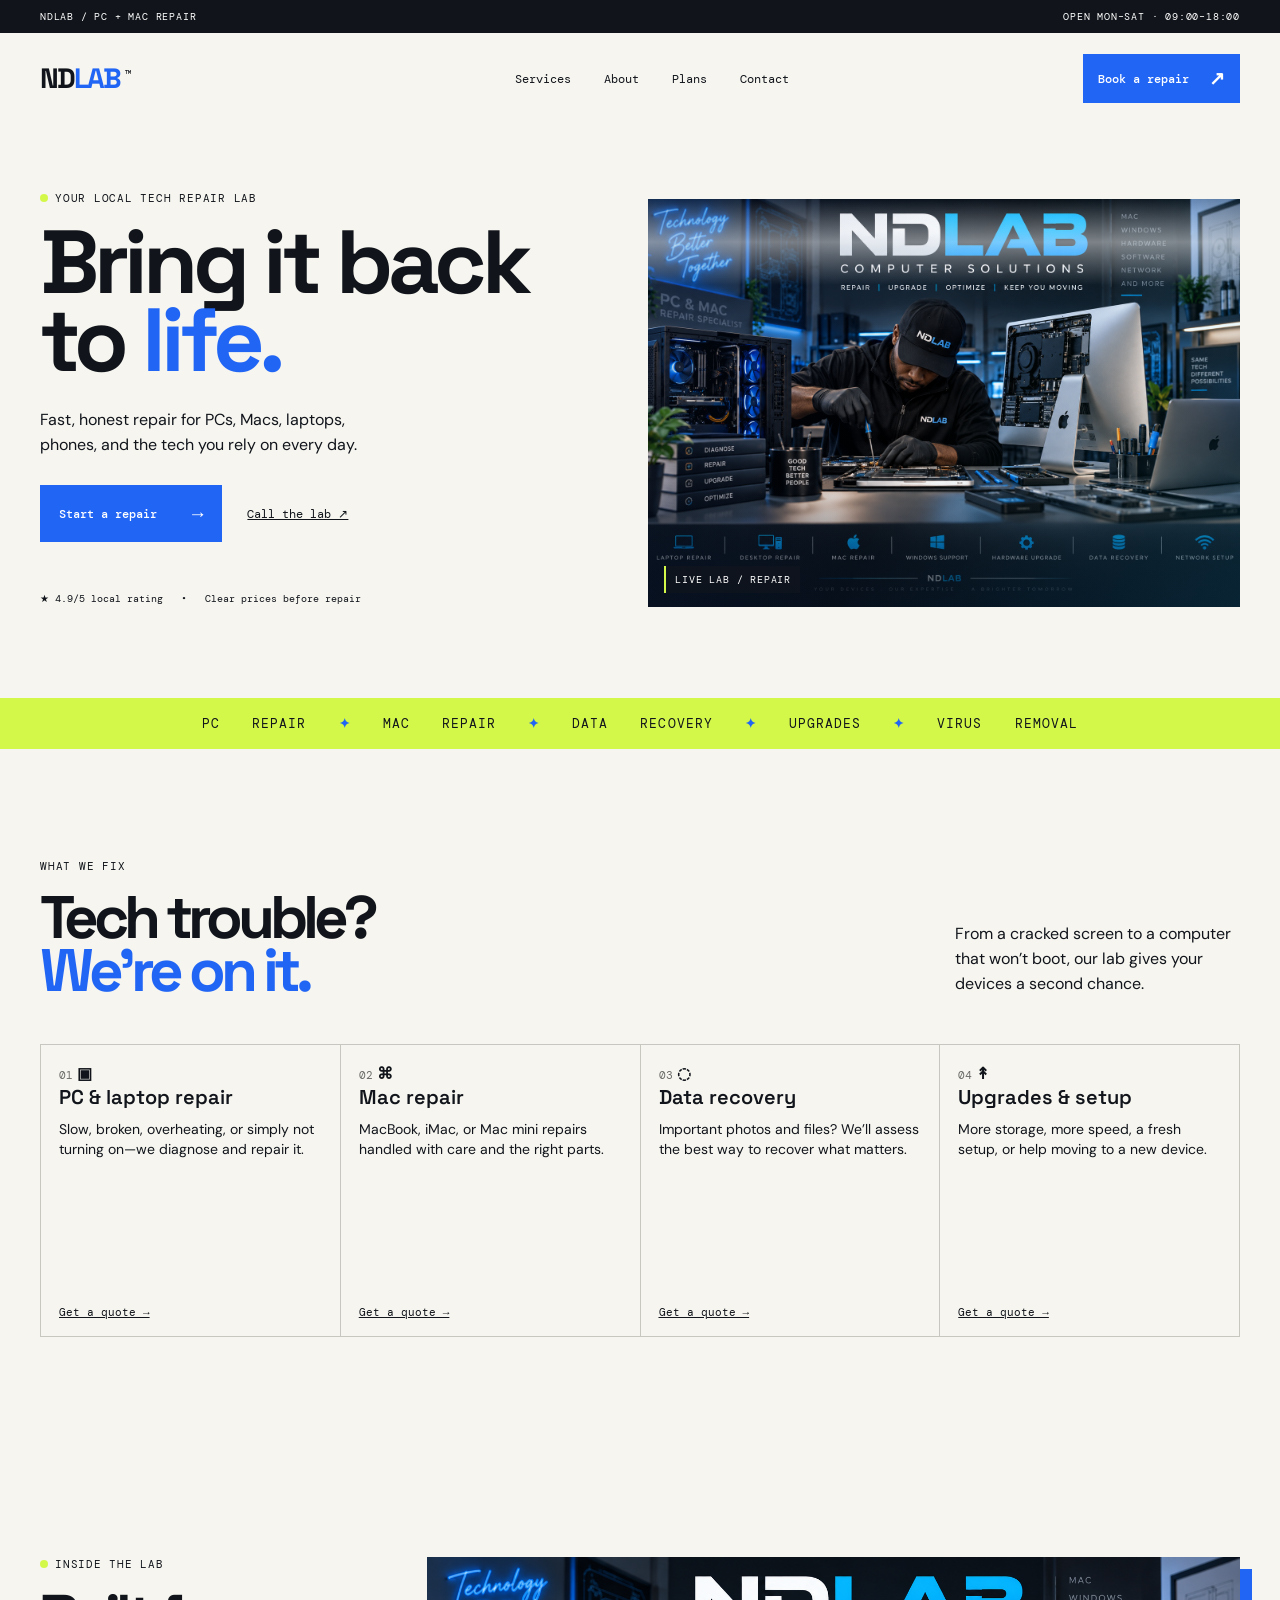
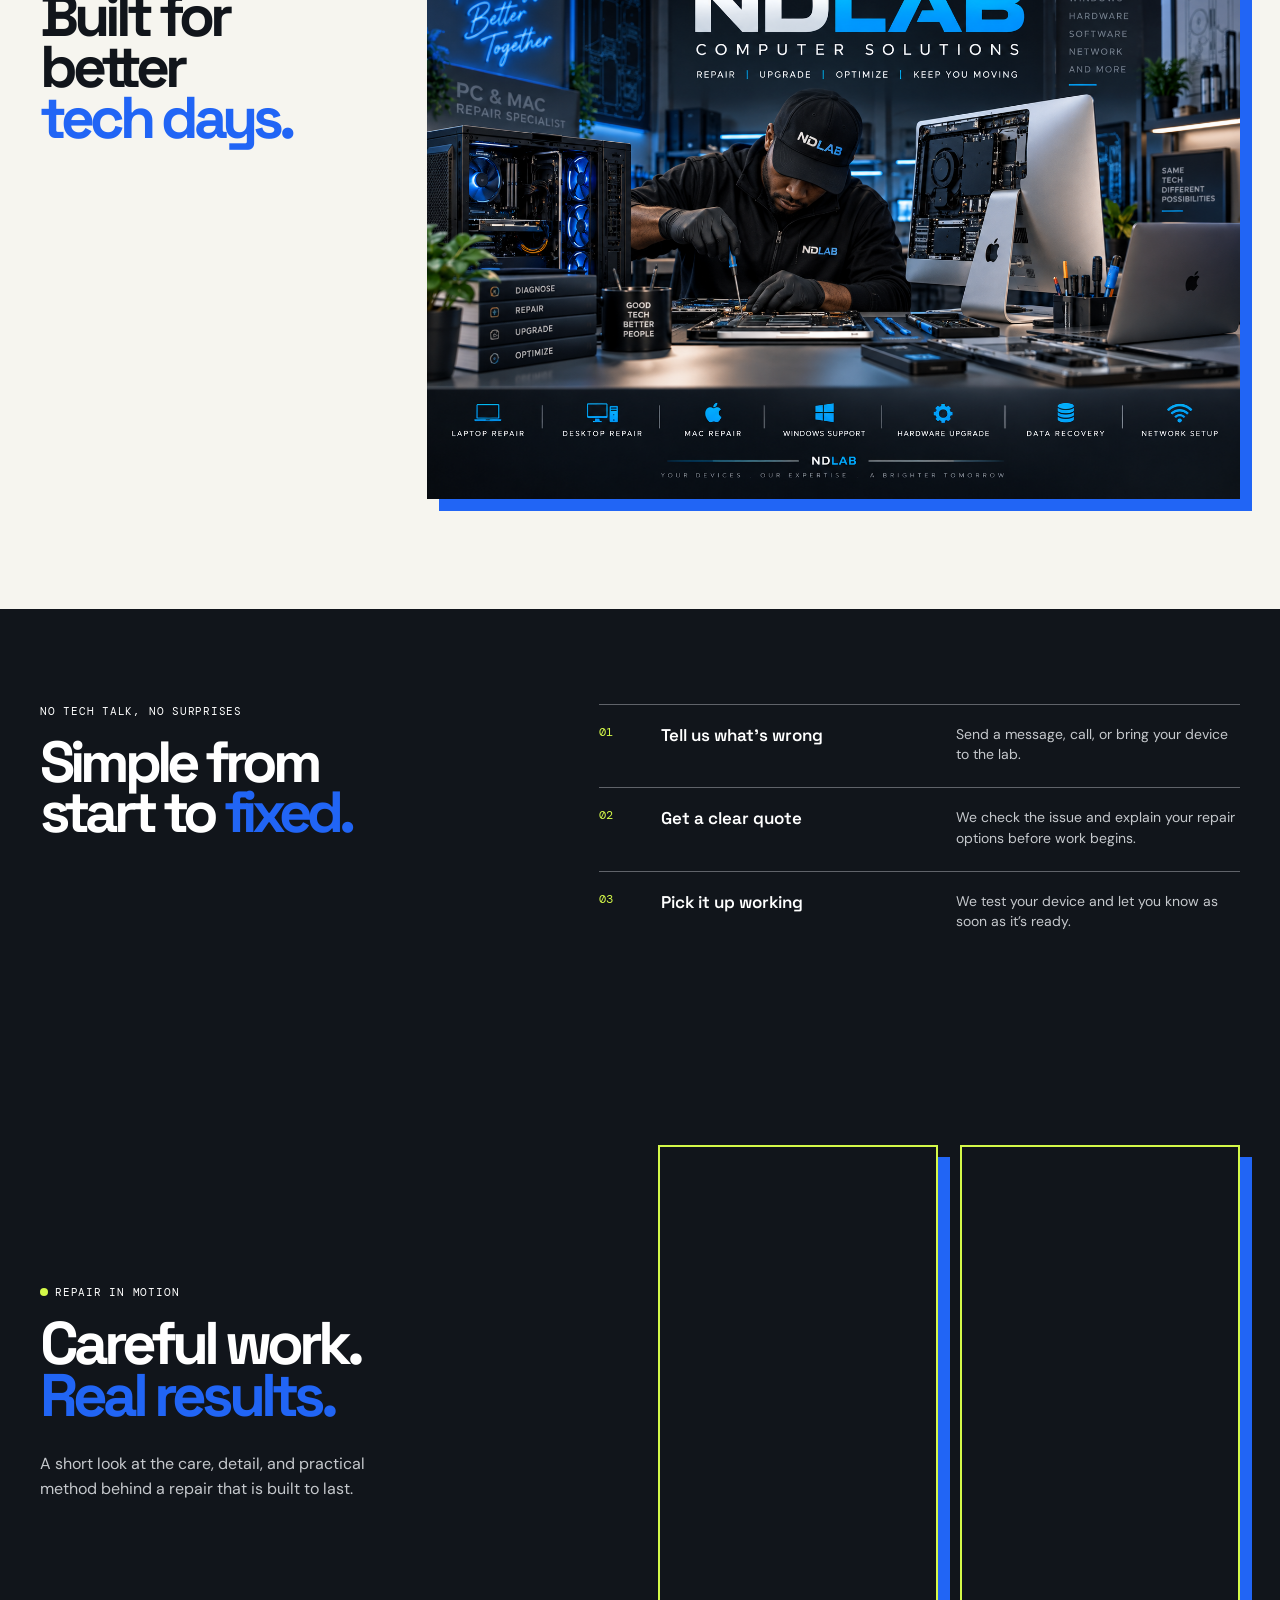
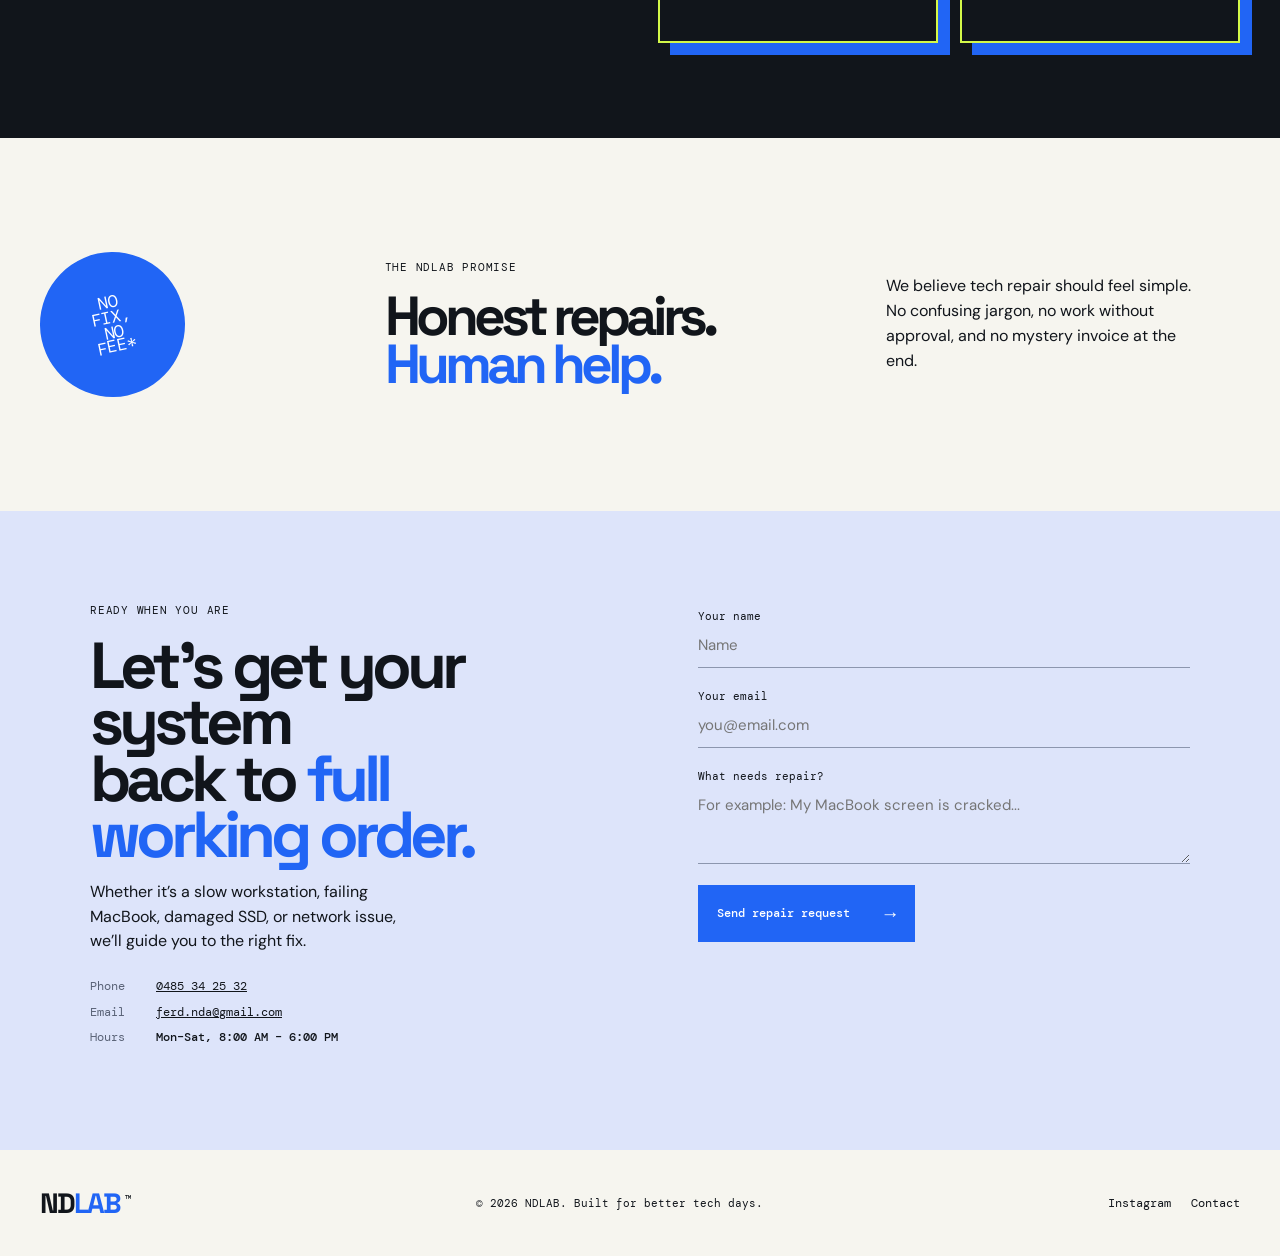
==== commit adf73260: "Add files via upload" ====
--- a/index.html
+++ b/index.html
@@ -1,175 +1,165 @@
-<!DOCTYPE html>
+<!doctype html>
 <html lang="en">
 <head>
-  <meta charset="UTF-8">
-  <meta name="viewport" content="width=device-width, initial-scale=1.0">
-  <meta name="description" content="NDLAB Computer Solutions — PC and Mac diagnostics, repair, upgrades, optimization and data recovery across Belgium.">
-  <title>NDLAB | Computer Solutions</title>
-  <link rel="preconnect" href="https://fonts.googleapis.com">
-  <link rel="preconnect" href="https://fonts.gstatic.com" crossorigin>
-  <link href="https://fonts.googleapis.com/css2?family=Inter:wght@400;500;600;700;800&display=swap" rel="stylesheet">
-  <link rel="stylesheet" href="styles.css">
+<meta charset="UTF-8">
+<meta name="viewport" content="width=device-width,initial-scale=1.0">
+<title>NDLAB — PC & Mac Repair</title>
+<link rel="preconnect" href="https://fonts.googleapis.com">
+<link rel="preconnect" href="https://fonts.gstatic.com" crossorigin>
+<link href="https://fonts.googleapis.com/css2?family=DM+Mono:wght@400;500&family=DM+Sans:wght@400;500;600;700&family=Space+Grotesk:wght@500;600;700&display=swap" rel="stylesheet">
+<link rel="stylesheet" href="styles.css">
 </head>
 <body>
-
-<header class="site-header">
-  <div class="container nav">
-    <a class="brand" href="#">
-      <span class="brand-logo">ND<span>LAB</span></span>
-      <span class="brand-sub">COMPUTER SOLUTIONS</span>
-    </a>
-
-    <nav class="main-nav" aria-label="Main navigation">
-      <a class="active" href="#">Home</a>
-      <a href="#services">Services</a>
-      <a href="#process">Process</a>
-      <a href="#about">About</a>
-      <a href="#contact">Contact</a>
-    </nav>
-
-    <a class="nav-cta" href="#contact">BOOK A DIAGNOSTIC</a>
-  </div>
+<div class="top">
+<span>NDLAB / PC + MAC REPAIR</span>
+<span>OPEN MON–SAT · 09:00–18:00</span>
+</div>
+<header>
+<a class="brand" href="#home">ND<span>LAB</span>
+<i>™</i>
+</a>
+<nav>
+<a href="#services">Services</a>
+<a href="about.html">About</a>
+<a href="plans.html">Plans</a>
+<a href="#contact">Contact</a>
+</nav>
+<a class="button small" href="#contact">Book a repair <b>↗</b>
+</a>
 </header>
-
-<main>
-
-  <section class="hero">
-    <img class="hero-image" src="ndlab-repair-lab.png" alt="NDLAB computer repair laboratory">
-    <div class="hero-cta">
-      <a href="#contact">BOOK A DIAGNOSTIC <span>→</span></a>
-    </div>
-  </section>
-
-  <section class="service-strip" id="services">
-    <div class="service-item"><b>▱</b><span>LAPTOP REPAIR</span></div>
-    <div class="service-item"><b>▣</b><span>DESKTOP REPAIR</span></div>
-    <div class="service-item"><b>●</b><span>MAC REPAIR</span></div>
-    <div class="service-item"><b>⊞</b><span>WINDOWS SUPPORT</span></div>
-    <div class="service-item"><b>⚙</b><span>HARDWARE UPGRADE</span></div>
-    <div class="service-item"><b>▤</b><span>DATA RECOVERY</span></div>
-    <div class="service-item"><b>⌁</b><span>NETWORK SETUP</span></div>
-  </section>
-
-  <section class="section about" id="about">
-    <div class="container about-grid">
-      <div>
-        <p class="eyebrow">WELCOME TO NDLAB</p>
-        <h1>Your devices.<br>Our <span>expertise.</span></h1>
-        <p class="lead">
-          Professional PC and Mac diagnostics, repair, upgrades and support.
-          We identify the problem, perform the right repair and test the system
-          before it returns to you.
-        </p>
-        <a class="button" href="#services">EXPLORE OUR SERVICES</a>
-      </div>
-
-      <div class="about-panel">
-        <div class="mini-screen">
-          <div class="screen-glow"></div>
-          <div class="laptop-shape"></div>
-          <div class="scan-label">SYSTEM DIAGNOSTIC</div>
-        </div>
-        <div class="benefits">
-          <div><b>⌁</b> FASTER PERFORMANCE</div>
-          <div><b>◌</b> RELIABLE SUPPORT</div>
-          <div><b>♧</b> TECHNICAL EXPERTISE</div>
-          <div><b>⚙</b> QUALITY PARTS</div>
-          <div><b>▣</b> DATA CARE</div>
-        </div>
-      </div>
-    </div>
-  </section>
-
-  <section class="section process" id="process">
-    <div class="container">
-      <div class="center-heading">
-        <p class="eyebrow">HOW IT WORKS</p>
-        <h2>Diagnose <span>→</span> Repair <span>→</span> Test <span>→</span> Return</h2>
-      </div>
-
-      <div class="steps">
-        <article>
-          <strong>01</strong>
-          <i>⌕</i>
-          <h3>Diagnose</h3>
-          <p>We assess the device, review the symptoms and isolate the fault.</p>
-        </article>
-        <article>
-          <strong>02</strong>
-          <i>⚒</i>
-          <h3>Repair</h3>
-          <p>We perform the correct repair using tested components and careful handling.</p>
-        </article>
-        <article>
-          <strong>03</strong>
-          <i>✓</i>
-          <h3>Test</h3>
-          <p>We test the system to verify stability, reliability and performance.</p>
-        </article>
-        <article>
-          <strong>04</strong>
-          <i>◇</i>
-          <h3>Return</h3>
-          <p>Your device is ready to go back into service.</p>
-        </article>
-      </div>
-    </div>
-  </section>
-
-  <section class="contact-banner" id="contact">
-    <div class="container contact-inner">
-      <div>
-        <p class="eyebrow">NDLAB BELGIUM</p>
-        <h2>Need help with your PC or Mac?</h2>
-        <p>Serving customers across Belgium — by appointment.</p>
-      </div>
-      <div class="contact-actions">
-        <a class="button" href="mailto:contact@ndlab.be">EMAIL NDLAB →</a>
-        <a class="phone-link" href="tel:+32485342532">0485 34 25 32</a>
-      </div>
-    </div>
-  </section>
-
-  <section class="contact-details" aria-label="Contact details">
-    <div>
-      <strong>EMAIL</strong>
-      <a href="mailto:contact@ndlab.be">contact@ndlab.be</a>
-    </div>
-    <div>
-      <strong>PHONE</strong>
-      <a href="tel:+32485342532">0485 34 25 32</a>
-    </div>
-    <div>
-      <strong>SERVICE AREA</strong>
-      <span>Belgium</span>
-    </div>
-    <div>
-      <strong>HOURS</strong>
-      <span>Open all day — by appointment</span>
-    </div>
-  </section>
-
+<main id="home">
+<section class="hero">
+<div>
+<p class="kicker">
+<i>
+</i>Your local tech repair lab</p>
+<h1>Bring it back<br>to <em>life.</em>
+</h1>
+<p class="lead">Fast, honest repair for PCs, Macs, laptops, phones, and the tech you rely on every day.</p>
+<div class="actions">
+<a class="button" href="#contact">Start a repair <b>→</b>
+</a>
+<a href="tel:+32000000000">Call the lab ↗</a>
+</div>
+<p class="trust">★ 4.9/5 local rating &nbsp; • &nbsp; Clear prices before repair</p>
+</div>
+<div class="visual visual-photo">
+<video class="hero-video" autoplay muted loop playsinline poster="assets/ndlab-repair-lab.png" aria-label="CPU repair animation"><source src="assets/ndlab-cpu-repair.mp4" type="video/mp4">Your browser does not support embedded video.</video>
+<span class="visual-status">LIVE LAB / REPAIR</span>
+</div>
+</section>
+<div class="strip">PC REPAIR <b>✦</b> MAC REPAIR <b>✦</b> DATA RECOVERY <b>✦</b> UPGRADES <b>✦</b> VIRUS REMOVAL</div>
+<section class="services" id="services">
+<div class="head">
+<div>
+<p class="kicker">What we fix</p>
+<h2>Tech trouble?<br>
+<em>We’re on it.</em>
+</h2>
+</div>
+<p>From a cracked screen to a computer that won’t boot, our lab gives your devices a second chance.</p>
+</div>
+<div class="cards">
+<article>
+<small>01</small>
+<b>▣</b>
+<h3>PC & laptop repair</h3>
+<p>Slow, broken, overheating, or simply not turning on—we diagnose and repair it.</p>
+<a href="#contact">Get a quote →</a>
+</article>
+<article>
+<small>02</small>
+<b>⌘</b>
+<h3>Mac repair</h3>
+<p>MacBook, iMac, or Mac mini repairs handled with care and the right parts.</p>
+<a href="#contact">Get a quote →</a>
+</article>
+<article>
+<small>03</small>
+<b>◌</b>
+<h3>Data recovery</h3>
+<p>Important photos and files? We’ll assess the best way to recover what matters.</p>
+<a href="#contact">Get a quote →</a>
+</article>
+<article>
+<small>04</small>
+<b>↟</b>
+<h3>Upgrades & setup</h3>
+<p>More storage, more speed, a fresh setup, or help moving to a new device.</p>
+<a href="#contact">Get a quote →</a>
+</article>
+</div>
+</section>
+<section class="lab-showcase"><div><p class="kicker"><i></i>Inside the lab</p><h2>Built for better<br><em>tech days.</em></h2></div><img src="assets/ndlab-repair-lab.png" alt="NDLAB technician repairing computers and Macs in the repair lab"></section>
+<section class="process" id="why">
+<div>
+<p class="kicker">No tech talk, no surprises</p>
+<h2>Simple from<br>start to <em>fixed.</em>
+</h2>
+</div>
+<div class="steps">
+<article>
+<b>01</b>
+<h3>Tell us what’s wrong</h3>
+<p>Send a message, call, or bring your device to the lab.</p>
+</article>
+<article>
+<b>02</b>
+<h3>Get a clear quote</h3>
+<p>We check the issue and explain your repair options before work begins.</p>
+</article>
+<article>
+<b>03</b>
+<h3>Pick it up working</h3>
+<p>We test your device and let you know as soon as it’s ready.</p>
+</article>
+</div>
+</section>
+<section class="repair-motion"><div><p class="kicker"><i></i>Repair in motion</p><h2>Careful work.<br><em>Real results.</em></h2><p>A short look at the care, detail, and practical method behind a repair that is built to last.</p></div><div class="repair-video-pair"><video autoplay muted loop playsinline preload="metadata" aria-label="Computer repair highlight"><source src="assets/ndlab-repair-highlight-original.mp4" type="video/mp4">Your browser does not support embedded video.</video><video autoplay muted loop playsinline preload="metadata" aria-label="Computer repair highlight"><source src="assets/ndlab-repair-highlight.mp4" type="video/mp4">Your browser does not support embedded video.</video></div></section>
+<section class="promise">
+<div class="badge">NO<br>FIX,<br>NO<br>FEE*</div>
+<div>
+<p class="kicker">The NDLAB promise</p>
+<h2>Honest repairs.<br>
+<em>Human help.</em>
+</h2>
+</div>
+<p>We believe tech repair should feel simple. No confusing jargon, no work without approval, and no mystery invoice at the end.</p>
+</section>
+<section class="contact" id="contact">
+<div>
+<p class="kicker">Ready when you are</p>
+<h2>Let’s get your system<br>back to <em>full working order.</em>
+</h2>
+<p>Whether it’s a slow workstation, failing MacBook, damaged SSD, or network issue, we’ll guide you to the right fix.</p>
+<p class="contact-details"><span>Phone</span><a href="tel:+32485342532">0485 34 25 32</a><span>Email</span><a href="mailto:ferd.nda@gmail.com">ferd.nda@gmail.com</a><span>Hours</span><b>Mon–Sat, 8:00 AM – 6:00 PM</b></p>
+</div>
+<form id="repairForm">
+<label>Your name<input required placeholder="Name">
+</label>
+<label>Your email<input type="email" required placeholder="you@email.com">
+</label>
+<label>What needs repair?<textarea required placeholder="For example: My MacBook screen is cracked...">
+</textarea>
+</label>
+<button class="button">Send repair request <b>→</b>
+</button>
+<p id="message">
+</p>
+</form>
+</section>
 </main>
-
 <footer>
-  <div class="container footer-top">
-    <div>
-      <div class="brand-logo">ND<span>LAB</span></div>
-      <div class="brand-sub">COMPUTER SOLUTIONS</div>
-    </div>
-    <nav aria-label="Footer navigation">
-      <a href="#">Home</a>
-      <a href="#services">Services</a>
-      <a href="#process">Process</a>
-      <a href="#contact">Contact</a>
-    </nav>
-  </div>
-
-  <div class="container footer-bottom">
-    <span>YOUR DEVICES · OUR EXPERTISE · A BRIGHTER TOMORROW</span>
-    <span>© 2026 NDLAB. All rights reserved.</span>
-  </div>
+<a class="brand" href="#home">ND<span>LAB</span>
+<i>™</i>
+</a>
+<p>© 2026 NDLAB. Built for better tech days.</p>
+<div>
+<a href="#home">Instagram</a>
+<a href="#contact">Contact</a>
+</div>
 </footer>
-
+<script src="script.js">
+</script>
 </body>
 </html>
--- a/styles.css
+++ b/styles.css
@@ -1,102 +1,407 @@
-*{box-sizing:border-box;margin:0;padding:0}
-:root{--bg:#03070b;--blue:#08a9ff;--blue2:#20c0ff;--white:#f5f8fb;--muted:#82909e;--line:rgba(255,255,255,.11)}
-html{scroll-behavior:smooth}
-body{background:var(--bg);color:var(--white);font-family:Inter,Arial,sans-serif;line-height:1.6}
-a{color:inherit;text-decoration:none}
-.container{width:min(1200px,calc(100% - 40px));margin:auto}
-
-.site-header{position:sticky;top:0;z-index:100;background:rgba(3,7,11,.92);border-bottom:1px solid var(--line);backdrop-filter:blur(15px)}
-.nav{min-height:74px;display:flex;align-items:center;justify-content:space-between;gap:30px}
-.brand{display:flex;flex-direction:column;line-height:1}
-.brand-logo{font-size:28px;font-weight:800;letter-spacing:-2px}
-.brand-logo span{color:var(--blue)}
-.brand-sub{margin-top:4px;font-size:7px;letter-spacing:3px;color:#a5b0ba}
-.main-nav{display:flex;gap:30px}
-.main-nav a{color:#b9c2cb;font-size:13px;padding:26px 0;border-bottom:2px solid transparent}
-.main-nav a:hover,.main-nav a.active{color:var(--blue2);border-bottom-color:var(--blue)}
-.nav-cta,.button{background:var(--blue);color:#001018;font-size:11px;font-weight:800;letter-spacing:1px;padding:14px 20px;border:1px solid var(--blue);box-shadow:0 0 25px rgba(8,169,255,.22);transition:.25s}
-.nav-cta:hover,.button:hover{background:transparent;color:var(--blue2);box-shadow:0 0 35px rgba(8,169,255,.4)}
-
-.hero{position:relative;background:#020508}
-.hero-image{display:block;width:100%;height:auto;max-height:780px;object-fit:cover}
-.hero-cta{position:absolute;left:50%;bottom:28px;transform:translateX(-50%)}
-.hero-cta a{display:block;padding:16px 27px;background:var(--blue);color:white;font-size:12px;font-weight:800;letter-spacing:1px;box-shadow:0 0 35px rgba(8,169,255,.45);transition:.25s}
-.hero-cta a:hover{background:#007ec3;transform:translateY(-2px)}
-.hero-cta span{margin-left:14px}
-
-.service-strip{display:grid;grid-template-columns:repeat(7,1fr);border-top:1px solid var(--line);border-bottom:1px solid var(--line);background:#060d14}
-.service-item{min-height:115px;display:flex;flex-direction:column;align-items:center;justify-content:center;gap:10px;border-right:1px solid var(--line);text-align:center}
-.service-item:last-child{border-right:0}
-.service-item b{color:var(--blue);font-size:27px;text-shadow:0 0 15px rgba(8,169,255,.5)}
-.service-item span{font-size:9px;letter-spacing:1.7px;color:#e5ebf0}
-
-.section{padding:105px 0;border-bottom:1px solid var(--line)}
-.eyebrow{color:var(--blue2);font-size:11px;letter-spacing:2.5px;font-weight:700;margin-bottom:15px}
-
-.about{background:radial-gradient(circle at 80% 40%,rgba(8,169,255,.08),transparent 35%),var(--bg)}
-.about-grid{display:grid;grid-template-columns:1fr 1fr;gap:80px;align-items:center}
-.about h1{font-size:clamp(42px,5vw,70px);line-height:1.02;letter-spacing:-3px;margin-bottom:25px}
-.about h1 span{color:var(--blue)}
-.lead{color:var(--muted);max-width:570px;margin-bottom:30px}
-
-.about-panel{display:grid;grid-template-columns:1.2fr .8fr;border:1px solid var(--line);min-height:360px;background:#071019}
-.mini-screen{position:relative;min-height:360px;background:radial-gradient(circle at 50% 50%,rgba(8,169,255,.2),transparent 35%),linear-gradient(135deg,#0a1b28,#03070b);overflow:hidden}
-.screen-glow{position:absolute;width:230px;height:140px;left:50%;top:42%;transform:translate(-50%,-50%);border:2px solid rgba(8,169,255,.7);border-radius:10px;box-shadow:0 0 60px rgba(8,169,255,.3)}
-.laptop-shape{position:absolute;width:270px;height:12px;left:50%;top:64%;transform:translateX(-50%);border-radius:50%;background:#1c3545;box-shadow:0 0 20px rgba(8,169,255,.2)}
-.scan-label{position:absolute;left:50%;top:22%;transform:translateX(-50%);font-size:9px;letter-spacing:2px;color:var(--blue2);font-weight:700;white-space:nowrap}
-.benefits{padding:25px}
-.benefits div{min-height:62px;display:flex;align-items:center;gap:13px;border-bottom:1px solid var(--line);font-size:9px;letter-spacing:1px}
-.benefits b{color:var(--blue);font-size:20px}
-
-.process{background:#050b11}
-.center-heading{text-align:center;margin-bottom:60px}
-.center-heading h2{font-size:clamp(30px,4vw,50px);letter-spacing:-2px}
-.center-heading h2 span{color:var(--blue)}
-.steps{display:grid;grid-template-columns:repeat(4,1fr)}
-.steps article{padding:20px 35px;border-right:1px solid var(--line)}
-.steps article:last-child{border-right:0}
-.steps strong{display:grid;place-items:center;width:50px;height:50px;border:1px solid var(--blue);border-radius:50%;color:var(--blue2);box-shadow:0 0 20px rgba(8,169,255,.18)}
-.steps i{display:block;margin:25px 0 10px;color:var(--blue);font-size:27px;font-style:normal}
-.steps p{color:var(--muted);font-size:13px}
-
-.contact-banner{padding:55px 0;background:linear-gradient(90deg,rgba(8,169,255,.12),rgba(8,169,255,.02)),#071019;border-bottom:1px solid var(--line)}
-.contact-inner{display:flex;align-items:center;justify-content:space-between;gap:30px}
-.contact-inner h2{font-size:28px;margin-bottom:5px}
-.contact-inner p{color:var(--muted)}
-.contact-actions{display:flex;align-items:center;gap:16px;flex-wrap:wrap}
-.phone-link{padding:13px 18px;border:1px solid var(--line);font-size:12px;color:#dce7ef}
-.phone-link:hover{border-color:var(--blue);color:var(--blue2)}
-
-.contact-details{width:min(1200px,calc(100% - 40px));margin:0 auto;padding:28px 0;display:grid;grid-template-columns:repeat(4,1fr);gap:20px;border-bottom:1px solid var(--line)}
-.contact-details div{display:flex;flex-direction:column;gap:5px}
-.contact-details strong{font-size:8px;letter-spacing:2px;color:var(--blue)}
-.contact-details a,.contact-details span{font-size:12px;color:#cbd5dd}
-
-footer{padding:45px 0 25px;background:#020508}
-.footer-top{display:flex;justify-content:space-between;align-items:center;padding-bottom:35px;border-bottom:1px solid var(--line)}
-.footer-top nav{display:flex;gap:25px}
-.footer-top nav a{color:#a2adb7;font-size:12px}
-.footer-bottom{display:flex;justify-content:space-between;gap:20px;padding-top:20px;color:#66727d;font-size:9px;letter-spacing:2px}
-
-@media(max-width:950px){
-.main-nav{display:none}
-.service-strip{grid-template-columns:repeat(4,1fr)}
-.about-grid{grid-template-columns:1fr}
-.steps{grid-template-columns:repeat(2,1fr)}
-.steps article:nth-child(2){border-right:0}
+:root{--ink:#11151b;--blue:#2165f5;--lime:#d4f849;--paper:#f6f5ef;--mono:'DM Mono',monospace;--sans:'DM Sans',sans-serif;--display:'Space Grotesk',sans-serif}
+
+
+*{box-sizing:border-box}
+
+
+body{margin:0;background:var(--paper);color:var(--ink);font-family:var(--sans)}
+
+
+a{color:inherit}
+
+
+.top{background:var(--ink);color:#fff;padding:10px max(20px,calc((100vw - 1200px)/2));display:flex;justify-content:space-between;font:10px var(--mono);letter-spacing:.08em}
+
+
+header{height:91px;max-width:1280px;margin:auto;padding:0 40px;display:flex;justify-content:space-between;align-items:center}
+
+
+.brand{font:700 28px/.8 var(--display);letter-spacing:-2px;text-decoration:none}
+
+
+.brand span,h1 em,h2 em{color:var(--blue)}
+
+
+.brand i{font:10px var(--mono);vertical-align:top;font-style:normal;letter-spacing:0}
+
+
+nav{display:flex;gap:33px;margin-left:90px}
+
+
+nav a,footer a{font:12px var(--mono);text-decoration:none}
+
+
+.button{display:inline-flex;gap:35px;justify-content:space-between;align-items:center;background:var(--blue);color:#fff;border:0;padding:16px 19px;font:500 12px var(--mono);text-decoration:none;cursor:pointer}
+
+
+.button b{font-size:19px}
+
+
+.small{padding:12px 15px;gap:20px}
+
+
+.hero{max-width:1280px;margin:auto;padding:67px 40px 83px;display:grid;grid-template-columns:1fr 1.05fr;gap:45px;align-items:center}
+
+
+.kicker{font:11px var(--mono);text-transform:uppercase;letter-spacing:.07em;margin:0 0 19px}
+
+
+.kicker i{width:8px;height:8px;background:var(--lime);border-radius:50%;display:inline-block;margin-right:7px}
+
+
+h1,h2{font:700 clamp(56px,7vw,92px)/.87 var(--display);letter-spacing:-5px;margin:0}
+
+
+h1 em,h2 em{font-style:normal}
+
+
+.lead{max-width:365px;line-height:1.55;margin:28px 0}
+
+
+.actions{display:flex;gap:25px;align-items:center}
+
+
+.actions>a:not(.button){font:12px var(--mono)}
+
+
+.trust{font:10px var(--mono);margin-top:50px}
+
+
+.visual{height:408px;background:#ccd9ff;position:relative;overflow:hidden;isolation:isolate}
+
+
+.grid{position:absolute;inset:0;background-image:linear-gradient(#fff6 1px,transparent 1px),linear-gradient(90deg,#fff6 1px,transparent 1px);background-size:37px 37px}
+
+
+.orb{position:absolute;border-radius:50%;z-index:-1}
+
+
+.blue{height:230px;width:230px;background:var(--blue);left:-65px;bottom:-75px}
+
+
+.lime{height:270px;width:270px;background:var(--lime);right:-43px;top:-55px}
+
+
+.laptop{position:absolute;width:330px;left:50%;bottom:43px;transform:translateX(-50%) rotate(-4deg);filter:drop-shadow(10px 15px 0 #11151b33)}
+
+
+.screen{height:209px;background:#141923;border:9px solid #303744;border-radius:12px 12px 4px 4px;padding:10px;color:var(--lime)}
+
+
+.screen small{color:#ff755e}
+
+
+.screen p{font:16px/1.5 var(--mono);padding:22px 11px}
+
+
+.screen strong{color:white}
+
+
+.base{height:25px;background:#bac4d5;clip-path:polygon(0 0,100% 0,95% 100%,5% 100%)}
+
+
+.sticker{position:absolute;background:var(--paper);padding:9px 11px;font:11px var(--mono)}
+
+
+.one{top:70px;left:24px;transform:rotate(-7deg)}
+
+
+.two{right:27px;bottom:100px;transform:rotate(6deg)}
+
+
+.strip{background:var(--lime);padding:17px;white-space:nowrap;overflow:hidden;text-align:center;word-spacing:23px;font:13px var(--mono);letter-spacing:.08em}
+
+
+.strip b{color:var(--blue)}
+
+
+.services{max-width:1280px;margin:auto;padding:110px 40px}
+
+
+.head{display:flex;justify-content:space-between;align-items:end;margin-bottom:47px}
+
+
+.head h2{font-size:60px}
+
+
+.head>p{max-width:285px;line-height:1.55;margin:0}
+
+
+.cards{display:grid;grid-template-columns:repeat(4,1fr);border-top:1px solid #c7c7c0;border-left:1px solid #c7c7c0}
+
+
+.cards article{min-height:292px;border-right:1px solid #c7c7c0;border-bottom:1px solid #c7c7c0;padding:18px;position:relative}
+
+
+.cards small{font:11px var(--mono);color:#6a6b69}
+
+
+.cards>b{display:block;color:var(--blue);font:40px var(--display);margin:43px 0 31px}
+
+
+.cards h3{font:600 20px var(--display);margin:0 0 9px}
+
+
+.cards p{font-size:14px;line-height:1.45;margin:0}
+
+
+.cards a{position:absolute;bottom:17px;font:11px var(--mono)}
+
+
+.process{background:var(--ink);color:#fff;padding:95px max(40px,calc((100vw - 1200px)/2));display:grid;grid-template-columns:.85fr 1.15fr;gap:85px}
+
+
+.process h2{font-size:58px}
+
+
+.steps article{border-top:1px solid #60636a;padding:19px 0 23px;display:grid;grid-template-columns:50px 1fr 1fr;gap:12px}
+
+
+.steps b{font:12px var(--mono);color:var(--lime)}
+
+
+.steps h3{font:600 17px var(--display);margin:0}
+
+
+.steps p{font-size:14px;line-height:1.45;margin:0;color:#c5c8cc}
+
+
+.promise{max-width:1280px;margin:auto;padding:114px 40px;display:grid;grid-template-columns:.75fr 1.15fr .9fr;gap:50px;align-items:center}
+
+
+.badge{width:145px;height:145px;border-radius:50%;background:var(--blue);color:#fff;display:grid;place-items:center;text-align:center;font:17px/.88 var(--mono);transform:rotate(-12deg)}
+
+
+.promise h2{font-size:55px}
+
+
+.promise>p,.contact>div>p{line-height:1.55;max-width:310px}
+
+
+.contact{background:#dde4fa;padding:91px max(40px,calc((100vw - 1100px)/2));display:grid;grid-template-columns:1fr 1fr;gap:115px}
+
+
+.contact h2{font-size:65px}
+
+
+.contact>div>a{font:13px var(--mono);display:block;margin:9px 0}
+
+
+form{padding-top:7px}
+
+
+label{display:block;font:11px var(--mono);margin-bottom:21px}
+
+
+input,textarea{display:block;width:100%;border:0;border-bottom:1px solid #8c96ae;padding:12px 0;background:transparent;font:15px var(--sans);outline:0}
+
+
+textarea{height:81px;resize:vertical}
+
+
+#message{font:12px var(--mono);min-height:17px}
+
+
+footer{max-width:1280px;padding:35px 40px;margin:auto;display:flex;justify-content:space-between;align-items:center}
+
+
+footer p{font:11px var(--mono)}
+
+
+footer div{display:flex;gap:20px}
+
+
+@media(max-width:760px){.top span:last-child,nav{display:none}
+
+
+header{height:75px;padding:0 20px}
+
+
+.hero{padding:51px 20px 65px;display:block}
+
+
+.visual{margin-top:48px;height:340px}
+
+
+.laptop{width:280px}
+
+
+h1{font-size:61px;letter-spacing:-4px}
+
+
+.services,.promise{padding:75px 20px}
+
+
+.head{display:block}
+
+
+.head>p{margin-top:24px}
+
+
+.cards{grid-template-columns:1fr 1fr}
+
+
+.cards article{min-height:270px}
+
+
+.process{padding:70px 20px;display:block}
+
+
+.steps{margin-top:45px}
+
+
+.steps article{grid-template-columns:32px 1fr}
+
+
+.steps p{grid-column:2}
+
+
+.promise{grid-template-columns:1fr;gap:26px}
+
+
+.badge{width:115px;height:115px}
+
+
+.contact{padding:70px 20px;display:block}
+
+
+.contact form{margin-top:47px}
+
+
+footer{padding:30px 20px;flex-wrap:wrap;gap:16px}
+
+
+.strip{text-align:left}
+
+
+.small{font-size:10px;padding:11px}
+
+
+.trust{margin-top:35px}
+
+
 }
-@media(max-width:650px){
-.container{width:min(100% - 24px,1200px)}
-.nav-cta{display:none}
-.hero-image{min-height:420px;object-fit:cover}
-.hero-cta{bottom:18px;width:max-content}
-.service-strip{grid-template-columns:repeat(2,1fr)}
-.service-item{border-bottom:1px solid var(--line)}
-.about-panel{grid-template-columns:1fr}
-.benefits{display:grid;grid-template-columns:1fr 1fr}
-.steps{grid-template-columns:1fr}
-.steps article{border-right:0;border-bottom:1px solid var(--line)}
-.contact-inner,.footer-top,.footer-bottom{flex-direction:column;align-items:flex-start}
-.contact-details{width:min(100% - 24px,1200px);grid-template-columns:1fr 1fr}
-.footer-top nav{flex-wrap:wrap}
+
+
+.visual-photo{background:#09111d;overflow:hidden}
+
+
+.visual-photo .hero-video{position:absolute;inset:0;width:100%;height:100%;display:block;object-fit:cover;object-position:center;background:#09111d}
+
+
+.visual-photo:before{content:'';position:absolute;inset:0;z-index:2;pointer-events:none;background:linear-gradient(115deg,#08245b33,transparent 48%,#0bbcf01c),linear-gradient(transparent 68%,#07101dcc)}
+
+
+.visual-status{position:absolute;z-index:5;left:16px;bottom:14px;padding:7px 9px;background:#10151dcc;color:#fff;font:10px var(--mono);letter-spacing:.08em;border-left:2px solid var(--lime)}
+.lab-showcase{max-width:1280px;margin:auto;padding:110px 40px;display:grid;grid-template-columns:.58fr 1.42fr;gap:55px;align-items:start}.lab-showcase h2{font-size:clamp(42px,4.6vw,62px);margin:0}.lab-showcase img{display:block;width:100%;height:auto;box-shadow:12px 12px 0 var(--blue)}@media(max-width:760px){.lab-showcase{padding:75px 20px;display:block}.lab-showcase img{margin-top:32px;box-shadow:7px 7px 0 var(--blue)}}
+.repair-motion{background:var(--ink);color:#fff;padding:95px max(40px,calc((100vw - 1200px)/2));display:grid;grid-template-columns:1fr 582px;gap:70px;align-items:center}.repair-motion h2{font-size:clamp(43px,4.7vw,64px);margin:0}.repair-motion>div>p:last-child{max-width:360px;line-height:1.6;color:#c5c8cc;margin:28px 0 0}.repair-video-pair{display:flex;gap:22px;align-items:center}.repair-motion video{display:block;width:280px;height:498px;object-fit:cover;border:2px solid var(--lime);box-shadow:12px 12px 0 #2165f5}@media(max-width:760px){.repair-motion{padding:70px 20px;display:block}.repair-video-pair{gap:12px;justify-content:center;margin-top:38px}.repair-motion video{width:calc((100% - 12px)/2);height:auto;aspect-ratio:9/16;margin:0;box-shadow:6px 6px 0 #2165f5}}
+
+
+@keyframes ndlabPhoto{to{transform:translateX(-4px) scale(1.06)}
+
+
 }
+
+
+.about-hero{max-width:1280px;margin:auto;padding:90px 40px 105px;display:grid;grid-template-columns:1fr .75fr;gap:80px;align-items:end;border-bottom:1px solid #c7c7c0}
+
+.about-hero h1{font-size:clamp(64px,8vw,108px)}
+
+.about-hero>p{font-size:18px;line-height:1.55;max-width:410px;margin:0 0 5px}
+
+.about-statement{max-width:1280px;margin:auto;padding:110px 40px;display:grid;grid-template-columns:.55fr 1.25fr .9fr;gap:55px;align-items:center}
+
+.about-mark{width:150px;height:150px;border-radius:50%;background:var(--lime);display:grid;place-items:center;text-align:center;font:18px/.95 var(--mono);transform:rotate(-10deg)}
+
+.about-mark span{font-size:12px;letter-spacing:.06em}
+
+.about-statement h2,.support-grid h2,.about-cta h2{font-size:clamp(38px,4.4vw,60px)}
+
+.about-statement>p,.support-grid article>p:last-child{line-height:1.6;margin:0}
+
+.standards{background:var(--ink);color:#fff;padding:96px max(40px,calc((100vw - 1200px)/2))}
+
+.standards>.kicker{color:var(--lime)}
+
+.standard-list{border-top:1px solid #60636a}
+
+.standard-list article{display:grid;grid-template-columns:80px 1fr .85fr;gap:30px;align-items:center;padding:28px 0;border-bottom:1px solid #60636a}
+
+.standard-list b{font:12px var(--mono);color:var(--lime)}
+
+.standard-list h3{font:600 22px/1.15 var(--display);margin:0}
+
+.standard-list p{font-size:14px;line-height:1.5;color:#c5c8cc;margin:0}
+
+.support-grid{max-width:1280px;margin:auto;padding:110px 40px;display:grid;grid-template-columns:repeat(3,1fr);gap:0}
+
+.support-grid article{min-height:370px;padding:23px 25px;border:1px solid #c7c7c0;border-left:0;display:flex;flex-direction:column}
+
+.support-grid article:first-child{border-left:1px solid #c7c7c0}
+
+.support-grid h2{margin:54px 0 0}
+
+.support-grid article>p:last-child{margin-top:auto}
+
+.about-cta{background:#dde4fa;padding:82px max(40px,calc((100vw - 1100px)/2));display:flex;align-items:end;justify-content:space-between;gap:35px}
+
+.about-cta .button{min-width:190px}
+
+@media(max-width:760px){.about-hero{padding:55px 20px 70px;display:block}
+
+.about-hero>p{margin-top:30px}
+
+.about-statement{padding:75px 20px;display:block}
+
+.about-mark{width:118px;height:118px;margin-bottom:38px}
+
+.about-statement>p{margin-top:26px}
+
+.standards{padding:70px 20px}
+
+.standard-list article{grid-template-columns:36px 1fr;gap:16px}
+
+.standard-list p{grid-column:2}
+
+.support-grid{padding:75px 20px;display:block}
+
+.support-grid article{min-height:310px;border-left:1px solid #c7c7c0;border-bottom:0}
+
+.support-grid article:last-child{border-bottom:1px solid #c7c7c0}
+
+.about-cta{padding:65px 20px;display:block}
+
+.about-cta .button{margin-top:30px}
+
+}
+
+.plans-hero{max-width:1280px;margin:auto;padding:88px 40px 80px;display:grid;grid-template-columns:1.15fr .7fr;gap:80px;align-items:end}
+.plans-hero h1{font-size:clamp(64px,8vw,106px)}
+.plans-hero>p:last-child{font-size:18px;line-height:1.55;max-width:400px;margin:0 0 5px}
+.plan-cards{max-width:1200px;margin:auto;padding:0 0 110px;display:grid;grid-template-columns:repeat(3,1fr);gap:12px}
+.plan-cards article{position:relative;min-height:500px;padding:29px;background:#e8e8e2;border:1px solid #c7c7c0;display:flex;flex-direction:column}
+.plan-cards article.featured{background:var(--ink);color:#fff;border-color:var(--ink);transform:translateY(-16px)}
+.featured>span{position:absolute;top:0;right:0;background:var(--lime);color:var(--ink);padding:9px 12px;font:10px var(--mono);text-transform:uppercase;letter-spacing:.06em}
+.plan-label{font:11px var(--mono);text-transform:uppercase;letter-spacing:.06em;margin:0;color:#6a6b69}
+.featured .plan-label{color:var(--lime)}
+.plan-cards h2{font:600 43px var(--display);letter-spacing:-2px;margin:42px 0 6px}
+.plan-price{font:13px var(--mono);margin:0}
+.plan-price strong{font:600 43px/.95 var(--display);letter-spacing:-2px}
+.plan-cards ul{list-style:none;padding:0;margin:45px 0 auto;border-top:1px solid #b5b5ae}
+.plan-cards li{padding:13px 0;border-bottom:1px solid #b5b5ae;font-size:14px}
+.featured li{border-color:#4d5159}
+.plan-cards .button{margin-top:25px}
+.plan-note{background:#dde4fa;padding:85px max(40px,calc((100vw - 1100px)/2));display:grid;grid-template-columns:1fr 1fr;gap:30px;align-items:end}
+.plan-note h2{font-size:clamp(38px,4.4vw,60px);margin:0}
+.plan-note>p{line-height:1.55;margin:0}
+.plan-note>a{font:12px var(--mono);text-decoration:none;grid-column:2}
+@media(max-width:760px){.plans-hero{padding:55px 20px 65px;display:block}
+.plans-hero>p:last-child{margin-top:30px}
+.plan-cards{padding:0 20px 75px;display:block}
+.plan-cards article{min-height:450px;margin-bottom:16px}
+.plan-cards article.featured{transform:none}
+.plan-note{padding:65px 20px;display:block}
+.plan-note>p{margin:28px 0}
+.plan-note>a{display:block}
+}
+.contact-details{display:grid;grid-template-columns:54px 1fr;gap:7px 12px;margin-top:23px!important;font:12px var(--mono);line-height:1.35}.contact-details span{color:#596276}.contact-details a{display:inline;margin:0!important;font:inherit}.contact-details b{font:inherit;font-weight:500}
